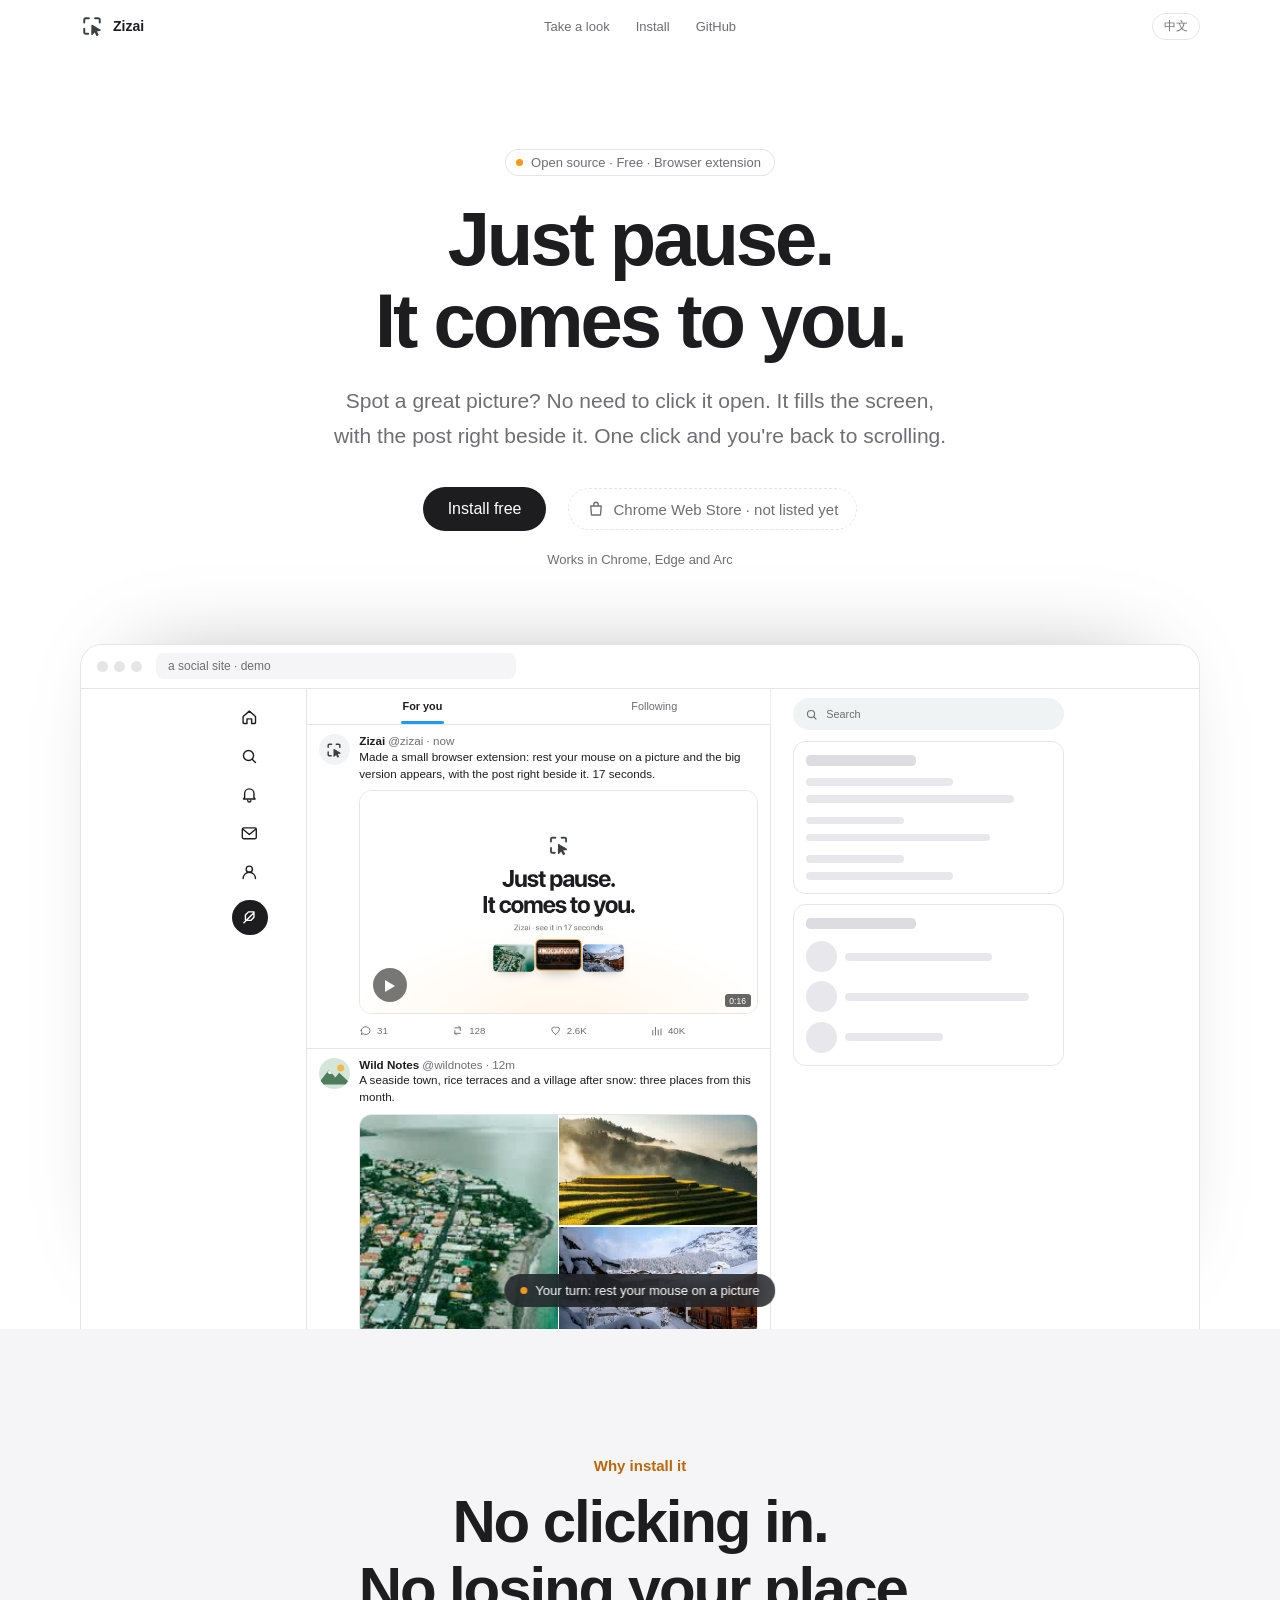
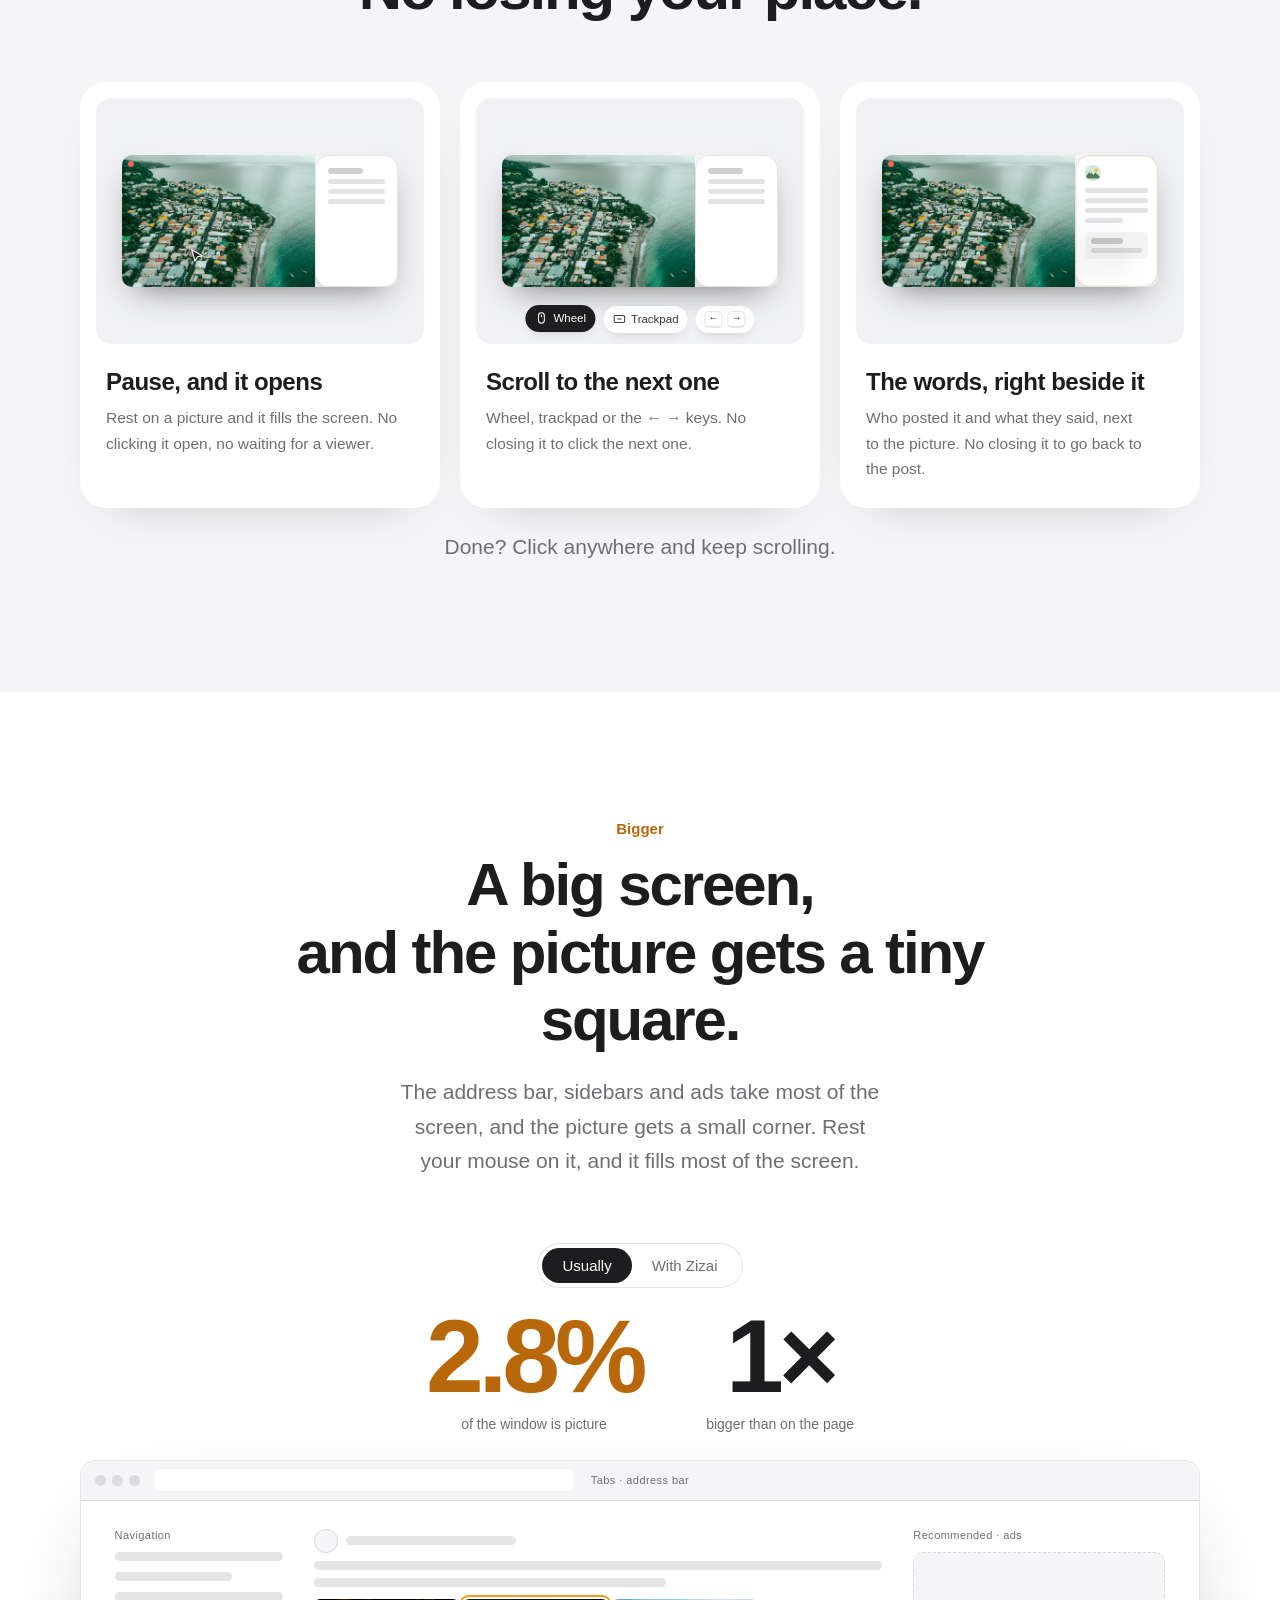
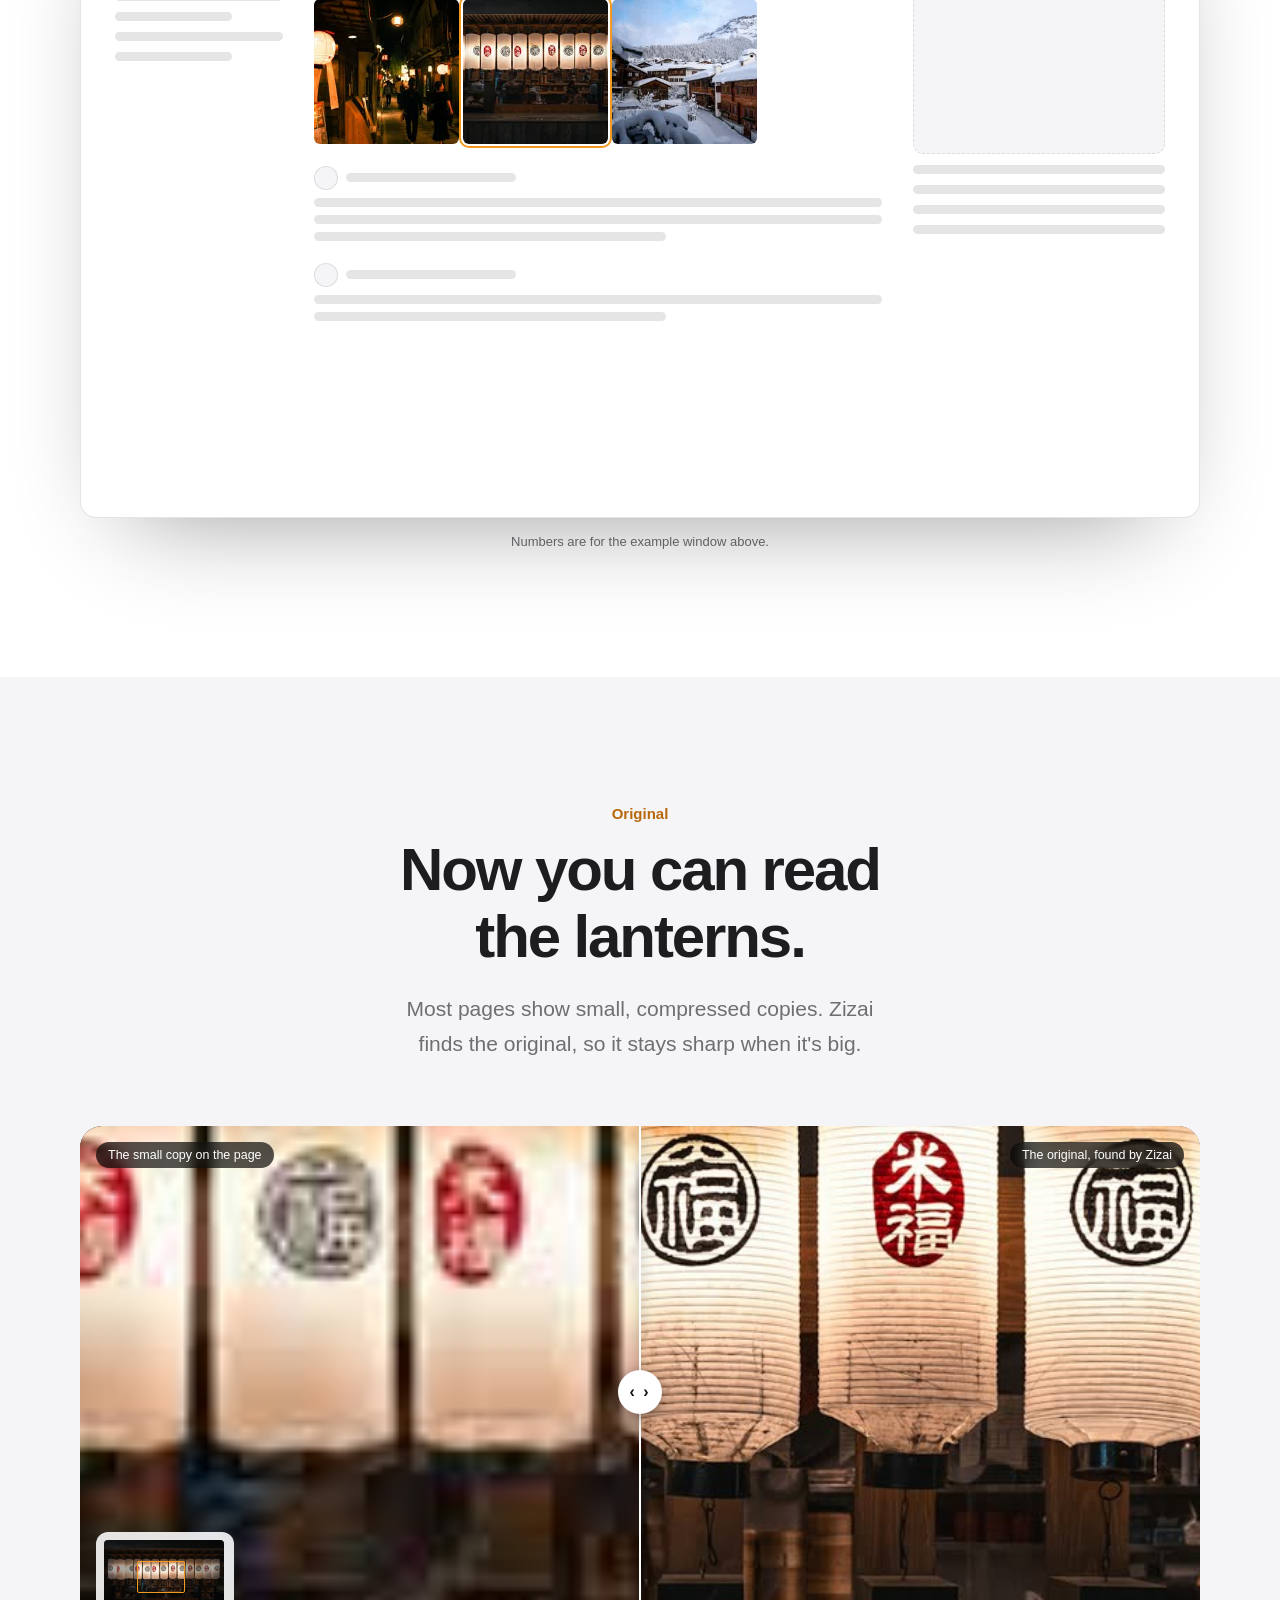
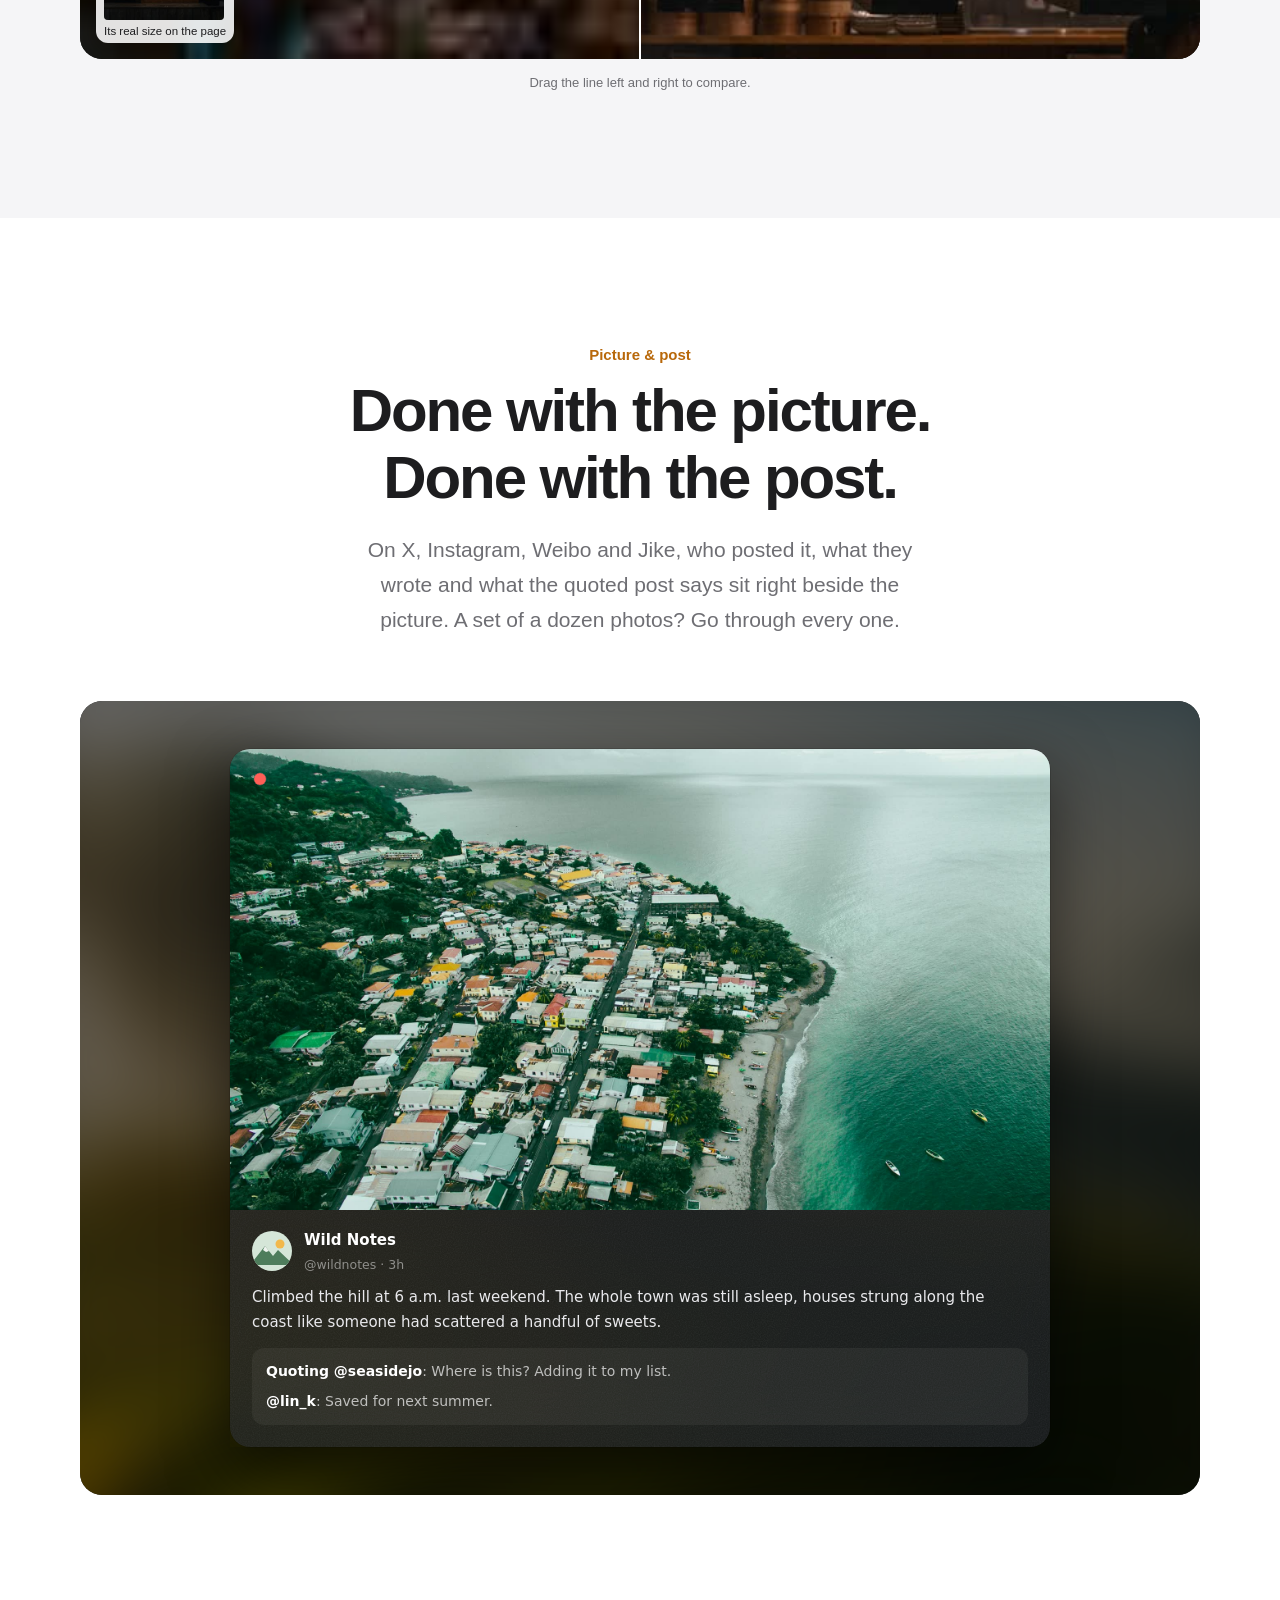
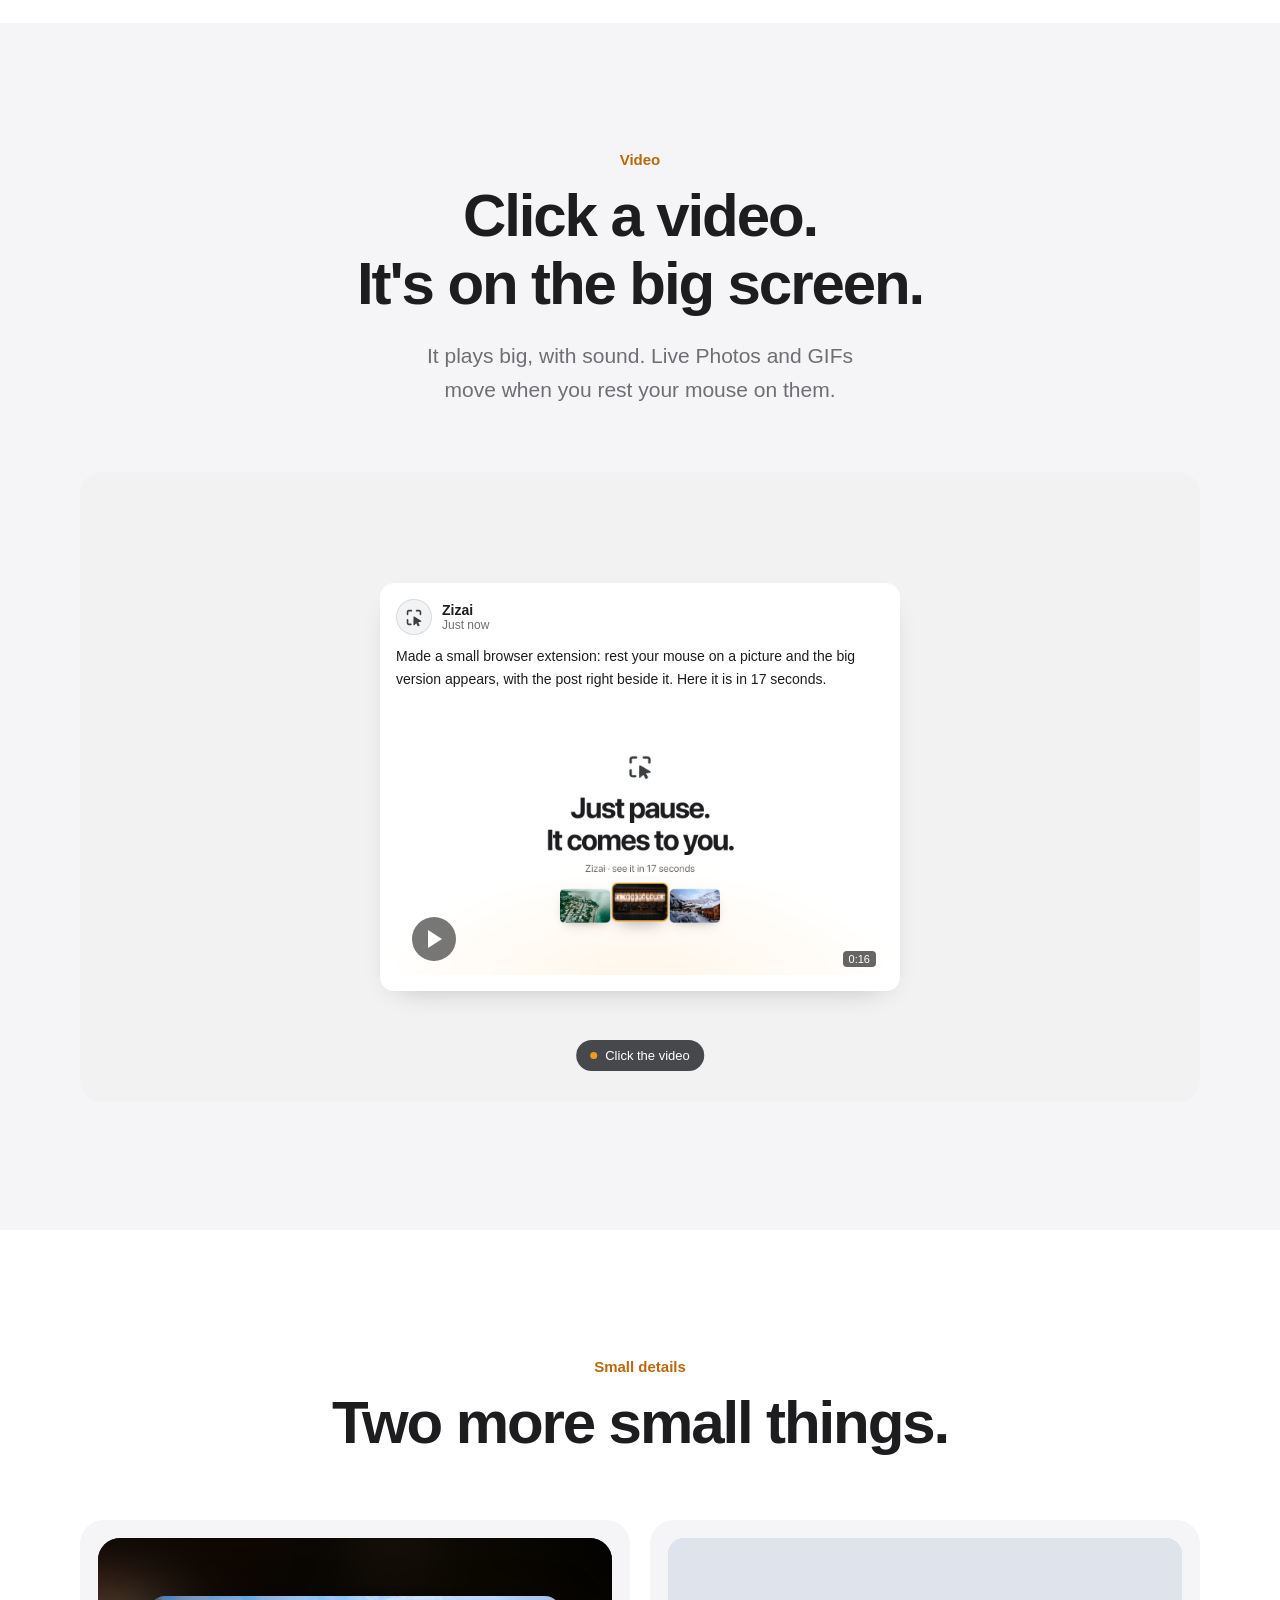
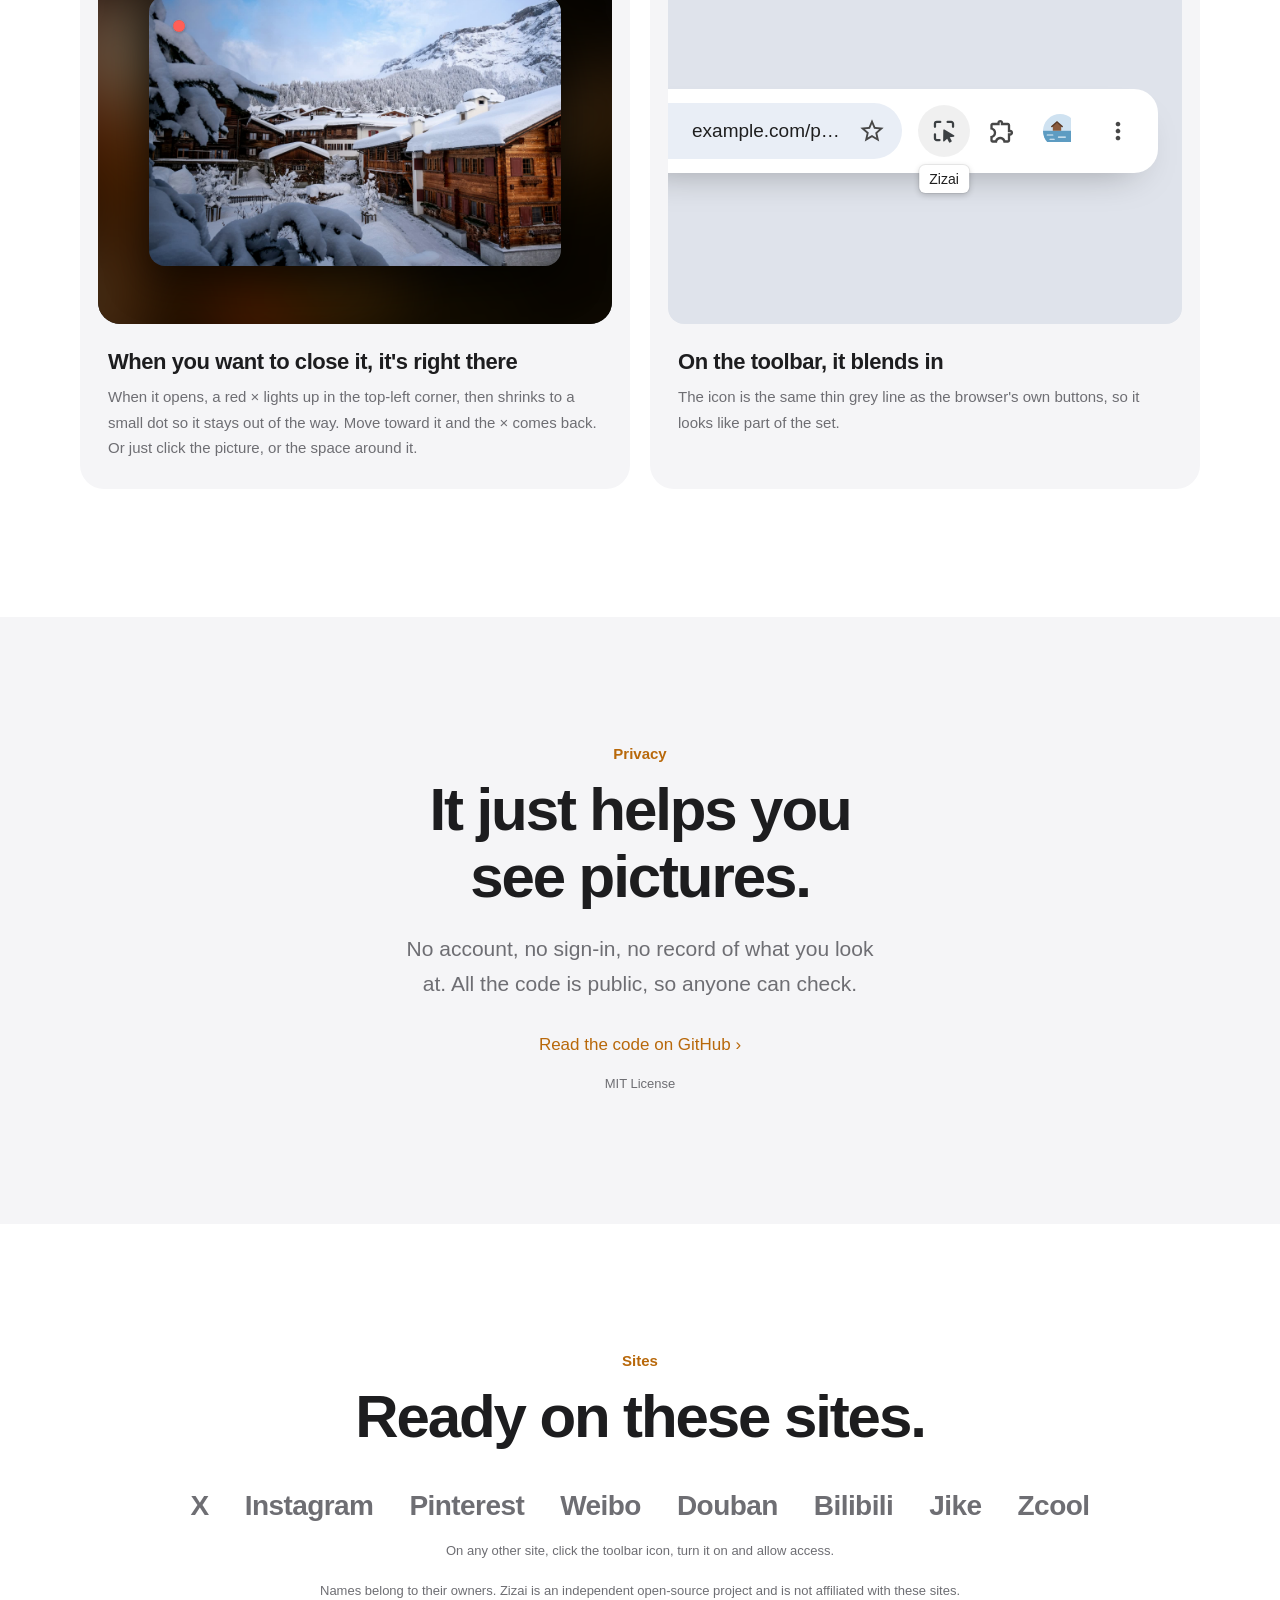
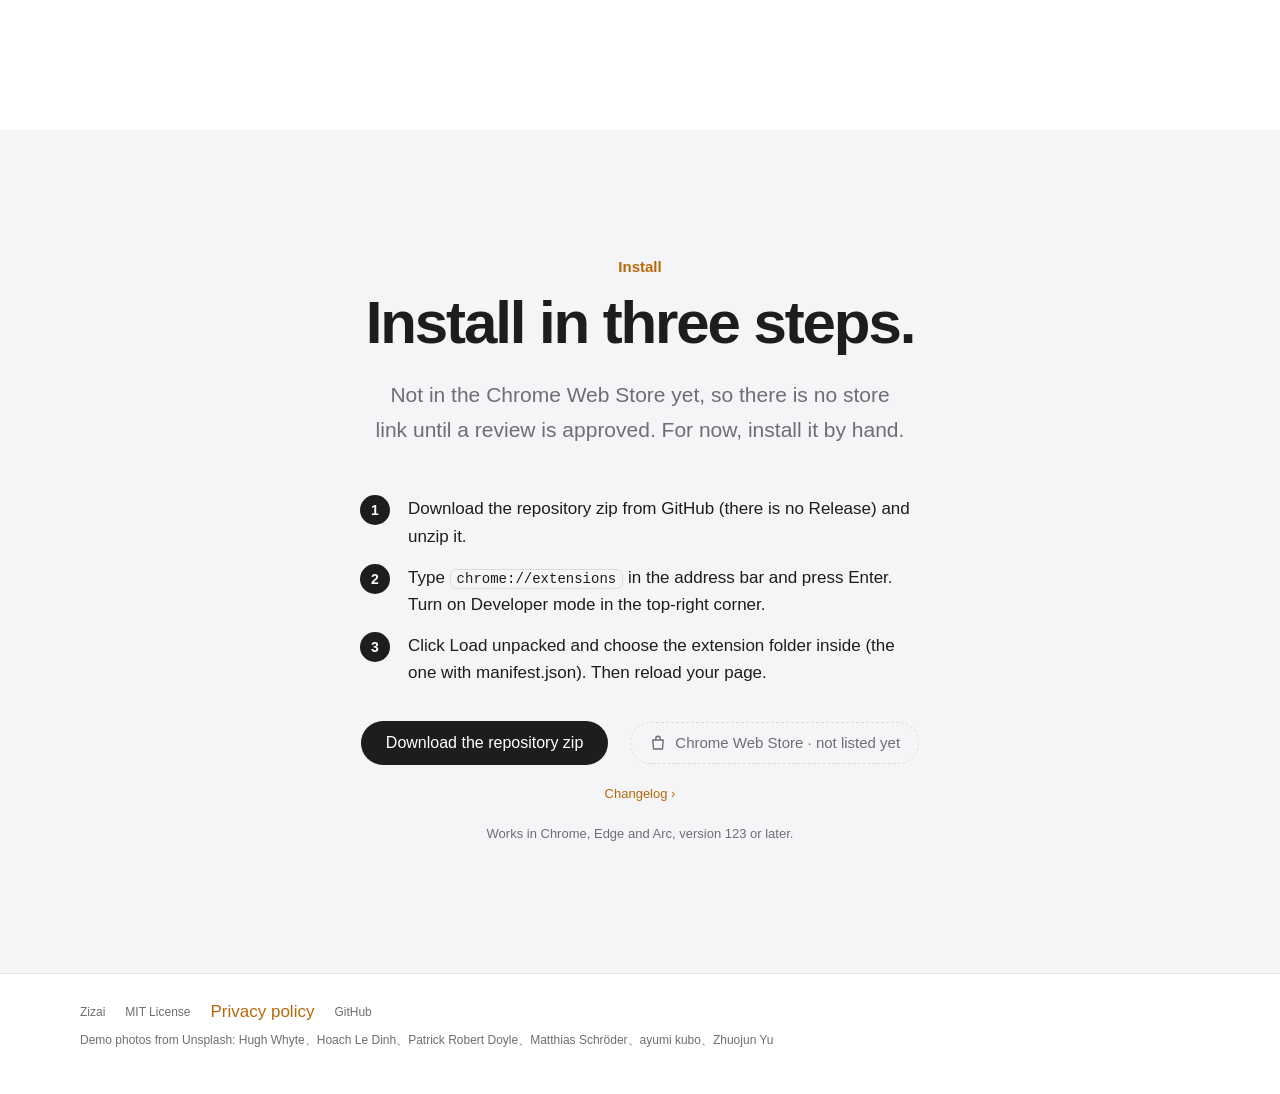
==== docs/index.html @ f808c151 "Import Zizai 1.1.0 and align the public privacy wording. Bring in the reviewed archive, point the si" ====
<!doctype html>
<html lang="zh-CN">
<head>
<meta charset="utf-8">
<meta name="viewport" content="width=device-width, initial-scale=1">
<title>自在浏览 · Zizai</title>
<meta name="description" content="开源、免费的浏览器看图插件。鼠标停在网页图片上，就能看到放大的原图，旁边还有作者和正文。">
<meta property="og:title" content="自在浏览 · Zizai">
<meta property="og:description" content="鼠标一停，精彩就来。开源、免费的浏览器看图插件。">
<meta property="og:image" content="assets/icon-128.png">
<link rel="icon" href="assets/icon-32.png" sizes="32x32">
<link rel="icon" href="assets/mark.svg" type="image/svg+xml" sizes="any">
<link rel="preload" as="image" href="assets/photos/coast.jpg">
<style>
:root {
  color-scheme: light dark;
  --bg: light-dark(#fff, #000);
  --soft: light-dark(#f5f5f7, #101012);
  --ink: light-dark(#1d1d1f, #f5f5f7);
  --muted: light-dark(#6e6e73, #a1a1a6);
  --line: light-dark(#0000001a, #ffffff1f);
  --card: light-dark(#fff, #1c1c1e);
  --amber: #f29a1f;
  --amber-ink: light-dark(#b8680a, #f7b45a);
  --primary: light-dark(#1d1d1f, #f5f5f7);
  --primary-ink: light-dark(#fff, #000);
  /* A faint grain for frosted cards, as in the extension: it keeps dark
     gradients under a blur from breaking into bands. */
  --grain: url("data:image/svg+xml;utf8,<svg xmlns='http://www.w3.org/2000/svg' width='140' height='140'><filter id='g'><feTurbulence type='fractalNoise' baseFrequency='.85' numOctaves='2' stitchTiles='stitch'/><feColorMatrix values='0 0 0 0 1 0 0 0 0 1 0 0 0 0 1 0 0 0 .07 0'/></filter><rect width='100%' height='100%' filter='url(%23g)'/></svg>");
  font-family: -apple-system, BlinkMacSystemFont, "SF Pro Display", "PingFang SC", "Hiragino Sans GB", "Segoe UI", "Microsoft YaHei", sans-serif;
}
* { box-sizing: border-box; }
html { scroll-behavior: smooth; }
body { margin: 0; background: var(--bg); color: var(--ink); -webkit-font-smoothing: antialiased; }
a { color: inherit; }
button { font: inherit; color: inherit; cursor: pointer; }
:focus-visible { outline: 3px solid var(--amber); outline-offset: 3px; border-radius: 8px; }
.wrap { width: min(1120px, calc(100% - 32px)); margin: 0 auto; }

/* Top bar */
.top { position: sticky; top: 0; z-index: 20; background: color-mix(in srgb, var(--bg) 80%, transparent); backdrop-filter: saturate(1.8) blur(20px); border-bottom: 1px solid transparent; transition: border-color .2s; }
.top.scrolled { border-color: var(--line); }
.top .wrap { position: relative; height: 52px; display: flex; align-items: center; gap: 22px; font-size: 13px; }
.brand { display: flex; align-items: center; gap: 9px; font-weight: 600; font-size: 14px; text-decoration: none; margin-right: auto; }
.brand img { display: block; width: 24px; height: 24px; }
.top nav { position: absolute; left: 50%; transform: translateX(-50%); display: flex; gap: 26px; white-space: nowrap; }
.top nav a { text-decoration: none; color: var(--muted); }
.top nav a:hover { color: var(--ink); }
.lang { white-space: nowrap; border: 1px solid var(--line); background: none; border-radius: 100px; padding: 4px 11px; font-size: 12px; color: var(--muted); }
.lang:hover { color: var(--ink); }

/* Sections: one idea each, centred, light, alternating white and grey */
.sec { padding: 128px 0; text-align: center; }
.sec.soft { background: var(--soft); }
.sec.soft .detail { background: var(--bg); }
h1, h2, h3 { margin: 0 auto; font-weight: 700; white-space: pre-line; text-wrap: balance; }
h1 { font-size: clamp(40px, 6.2vw, 76px); line-height: 1.08; letter-spacing: -.04em; }
h2 { font-size: clamp(32px, 4.8vw, 60px); line-height: 1.12; letter-spacing: -.035em; max-width: 15em; }
h3 { font-size: 22px; line-height: 1.3; letter-spacing: -.02em; }
.hang { margin-right: -.5em; }
.eyebrow { margin: 0 0 14px; font-size: 15px; font-weight: 600; color: var(--amber-ink); }
.kicker { display: inline-flex; align-items: center; gap: 8px; margin: 0 0 22px; padding: 5px 13px 5px 10px; border: 1px solid var(--line); border-radius: 100px; font-size: 13px; color: var(--muted); background: var(--bg); }
.kicker::before { content: ""; width: 7px; height: 7px; border-radius: 50%; background: var(--amber); }
.body { font-size: clamp(17px, 1.7vw, 21px); line-height: 1.65; color: var(--muted); max-width: 640px; margin: 22px auto 0; text-wrap: balance; }
.small { font-size: 13px; line-height: 1.7; color: var(--muted); margin: 18px auto 0; max-width: 640px; text-wrap: pretty; }
.visual { margin-top: 64px; text-align: left; }
.sec.hero { padding: 96px 0 0; }
.hint { text-align: center; font-size: 13px; color: var(--muted); margin: 16px 0 0; }

/* Buttons */
.cta { display: flex; flex-wrap: wrap; gap: 14px 22px; justify-content: center; align-items: center; margin-top: 34px; }
.btn { display: inline-flex; align-items: center; gap: 8px; text-decoration: none; border-radius: 100px; padding: 12px 24px; font-size: 16px; font-weight: 500; border: 1px solid var(--line); }
.btn.primary { background: var(--primary); color: var(--primary-ink); border-color: transparent; }
.link { color: var(--amber-ink); text-decoration: none; font-size: 17px; }
.link:hover { text-decoration: underline; }
/* Chrome Web Store: "not listed yet" until STORE_URL is a real listing. */
.store { display: inline-flex; align-items: center; gap: 8px; border-radius: 100px; padding: 11px 18px; font-size: 15px; border: 1px dashed var(--line); color: var(--muted); text-decoration: none; }
.store svg { width: 18px; height: 18px; fill: none; stroke: currentColor; stroke-width: 1.8; stroke-linecap: round; stroke-linejoin: round; }
a.store { border-style: solid; color: var(--ink); }
a.store:hover { background: var(--soft); }

/* ---------- Hero demo: a feed laid out like the reader's usual site ---------- */
.demo { margin-top: 72px; border: 1px solid var(--line); border-radius: 22px 22px 0 0; border-bottom: 0; background: var(--card); box-shadow: 0 -30px 90px -60px #0006; overflow: hidden; text-align: left; }
.bar { height: 44px; display: flex; align-items: center; gap: 14px; padding: 0 16px; border-bottom: 1px solid var(--line); font-size: 12px; color: var(--muted); background: var(--card); }
.dots { display: flex; gap: 6px; }
.dots i { width: 11px; height: 11px; border-radius: 50%; background: var(--line); }
.address { flex: 1; max-width: 360px; height: 26px; border-radius: 8px; background: var(--soft); display: flex; align-items: center; padding: 0 12px; }
.howto { margin-left: auto; display: flex; gap: 14px; align-items: center; white-space: nowrap; }
.howto button { border: 1px solid var(--line); background: var(--soft); border-radius: 100px; padding: 3px 10px; font-size: 11.5px; }
kbd { font: 600 11px/1 ui-monospace, SFMono-Regular, Menlo, monospace; border: 1px solid var(--line); border-bottom-width: 2px; border-radius: 5px; padding: 3px 6px; background: var(--card); color: var(--ink); }
.page { position: relative; height: 640px; overflow: hidden; font-size: 14px; }
/* The feed is laid out at a real desktop width (1440px) and zoomed down
   to fit, so it reads like an actual page rather than a blown-up one. */
.cols { position: absolute; inset: 0; display: grid; justify-content: center; overflow: hidden; zoom: var(--z, 1); }
.ph { display: block; height: 10px; border-radius: 6px; background: light-dark(#e8e8ec, #2a2a2e); }
.ph.h { height: 14px; width: 45%; margin-bottom: 4px; background: light-dark(#dcdce1, #333337); }
.ph.w60 { width: 60%; } .ph.w75 { width: 75%; } .ph.w40 { width: 40%; } .ph.w85 { width: 85%; }
.phbox { display: grid; gap: 12px; }
.ava { flex: none; display: block; border-radius: 50%; overflow: hidden; }
.ava svg { display: block; width: 100%; height: 100%; }
.ownmark { display: grid; place-items: center; width: 100%; height: 100%; background: light-dark(#f1f3f4, #2a2b2e); }
.ownmark img { width: 58%; height: 58%; }
.thumb { position: relative; border: 0; padding: 0; overflow: hidden; display: block; background: var(--soft); cursor: zoom-in; }
.thumb img { width: 100%; height: 100%; object-fit: cover; display: block; }
.thumb.cover::before { content: ""; position: absolute; left: 50%; top: 50%; width: 52px; height: 52px; margin: -26px 0 0 -26px; border-radius: 50%; background: #0008; backdrop-filter: blur(6px); box-shadow: 0 0 0 2px #fff6; }
.thumb.cover::after { content: ""; position: absolute; left: 50%; top: 50%; margin: -9px 0 0 -5px; border-style: solid; border-width: 9px 0 9px 15px; border-color: transparent transparent transparent #fff; }
.thumb.film::before { left: 16px; top: auto; bottom: 14px; margin: 0; width: 44px; height: 44px; }
.thumb.film::after { left: 32px; top: auto; bottom: 27px; margin: 0; border-width: 9px 0 9px 14px; }
.thumb .dur { position: absolute; right: 8px; bottom: 8px; font-size: 11px; color: #fff; background: #0009; border-radius: 4px; padding: 2px 6px; font-variant-numeric: tabular-nums; }
.acts { display: flex; color: var(--muted); font-size: 12.5px; }
.acts span { display: inline-flex; align-items: center; gap: 6px; }
.acts svg { width: 17px; height: 17px; fill: none; stroke: currentColor; stroke-width: 1.7; stroke-linecap: round; stroke-linejoin: round; }

/* Weibo-like (Chinese): grey page, white cards, three columns */
.page.wb { background: light-dark(#f2f2f2, #121214); }
.wb .top-band { position: absolute; top: 0; left: 0; right: 0; height: 52px; z-index: 1; background: var(--card); border-bottom: 1px solid var(--line); display: flex; align-items: center; justify-content: center; gap: 18px; }
.wb .search { width: 300px; height: 32px; border-radius: 100px; background: light-dark(#f2f2f2, #26262a); display: flex; align-items: center; padding: 0 14px; color: var(--muted); font-size: 13px; gap: 8px; }
.wb .search svg, .wb .band-icons svg { width: 16px; height: 16px; fill: none; stroke: currentColor; stroke-width: 1.8; stroke-linecap: round; }
.wb .band-icons { display: flex; gap: 22px; color: var(--muted); }
.wb .band-icons svg { width: 20px; height: 20px; }
.wb .cols { top: 52px; grid-template-columns: 180px 600px 280px; gap: 16px; padding: 16px; align-content: start; }
.wb .card { background: var(--card); border-radius: 10px; }
.wb .nav-list { padding: 8px; align-self: start; position: sticky; top: 0; }
.wb .nav-list a { display: flex; align-items: center; gap: 10px; padding: 9px 10px; border-radius: 8px; text-decoration: none; color: var(--ink); font-size: 14px; }
.wb .nav-list a.on { background: light-dark(#fff3e6, #2c2218); color: #e8710a; font-weight: 600; }
.wb .nav-list svg { width: 18px; height: 18px; fill: none; stroke: currentColor; stroke-width: 1.8; stroke-linecap: round; stroke-linejoin: round; }
.wb .feed { display: grid; gap: 10px; align-content: start; }
.wb .post { padding: 16px 18px 0; }
.wb .who { display: flex; gap: 12px; align-items: center; }
.wb .who .ava { width: 44px; height: 44px; }
.wb .who b { font-size: 14.5px; font-weight: 600; }
.wb .who small { display: block; color: var(--muted); font-size: 12px; margin-top: 3px; }
.wb .text { margin: 10px 0 10px 56px; line-height: 1.7; font-size: 14.5px; }
.wb .grid { margin-left: 56px; display: grid; grid-template-columns: repeat(3, 1fr); gap: 4px; max-width: 360px; }
.wb .grid .thumb { aspect-ratio: 1; border-radius: 4px; }
.wb .grid .thumb.cover { grid-column: 1 / -1; aspect-ratio: 16 / 9; border-radius: 6px; max-width: 480px; }
.wb .grid:has(.cover) { max-width: 480px; }
.wb .acts { margin: 12px -18px 0; border-top: 1px solid var(--line); }
.wb .acts span { flex: 1; justify-content: center; padding: 10px 0; }
.wb .side { padding: 16px; }
.wb .side-col { align-self: start; position: sticky; top: 0; gap: 12px; }
.wb .side h4 { margin: 0 0 10px; font-size: 14px; }
.wb .side ol { margin: 0; padding: 0; list-style: none; display: grid; gap: 11px; font-size: 13px; counter-reset: h; }
.wb .side li { display: flex; gap: 10px; counter-increment: h; }
.wb .side li::before { content: counter(h); width: 16px; color: #e8710a; font-weight: 700; text-align: center; }
.wb .side li:nth-child(n+4)::before { color: var(--muted); }
.wb .side li span { color: var(--muted); margin-left: auto; font-size: 12px; }

/* X-like (English): white page, icon rail, one bordered timeline column */
.page.xx { background: var(--bg); }
.xx .cols { grid-template-columns: 88px 600px 350px; gap: 0 28px; }
.xx .rail { display: grid; gap: 4px; align-content: start; justify-items: center; padding: 14px 0; position: sticky; top: 0; }
.xx .rail span { width: 46px; height: 46px; border-radius: 50%; display: grid; place-items: center; color: var(--ink); }
.xx .rail svg { width: 24px; height: 24px; fill: none; stroke: currentColor; stroke-width: 1.8; stroke-linecap: round; stroke-linejoin: round; }
.xx .rail .post-btn { width: 46px; height: 46px; border-radius: 50%; background: var(--primary); color: var(--primary-ink); margin-top: 8px; }
.xx .timeline { border-left: 1px solid var(--line); border-right: 1px solid var(--line); min-height: 100%; }
.xx .tabs { display: flex; border-bottom: 1px solid var(--line); position: sticky; top: 0; z-index: 1; background: color-mix(in srgb, var(--bg) 85%, transparent); backdrop-filter: blur(12px); }
.xx .tabs span { flex: 1; text-align: center; padding: 15px 0; color: var(--muted); font-weight: 500; }
.xx .tabs span.on { color: var(--ink); font-weight: 700; position: relative; }
.xx .tabs span.on::after { content: ""; position: absolute; left: 50%; bottom: 0; width: 56px; margin-left: -28px; height: 4px; border-radius: 4px; background: #1d9bf0; }
.xx .post { display: grid; grid-template-columns: 40px 1fr; gap: 12px; padding: 12px 16px; border-bottom: 1px solid var(--line); }
.xx .post .ava { width: 40px; height: 40px; }
.xx .line { font-size: 15px; display: flex; gap: 4px; white-space: nowrap; overflow: hidden; }
.xx .line b { font-weight: 700; }
.xx .line span { color: var(--muted); }
.xx .text { margin: 2px 0 10px; font-size: 15px; line-height: 1.45; }
.xx .grid { display: grid; gap: 2px; border-radius: 16px; overflow: hidden; border: 1px solid var(--line); aspect-ratio: 16 / 9; }
.xx .side .card2 { border: 1px solid var(--line); border-radius: 16px; padding: 16px; }
.xx .grid.n2 { grid-template-columns: 1fr 1fr; }
.xx .grid.n3 { grid-template-columns: 1fr 1fr; grid-template-rows: 1fr 1fr; }
.xx .grid.n3 .thumb:first-child { grid-row: 1 / 3; }
.xx .grid .thumb { width: 100%; height: 100%; }
.xx .grid.n1 { display: block; }
.xx .grid.n1 .thumb { height: 100%; }
.xx .acts { justify-content: space-between; max-width: 420px; margin: 12px 0 2px; }
.xx .side { display: grid; gap: 14px; align-content: start; padding: 12px 0; position: sticky; top: 0; }
.xx .xsearch { height: 42px; border-radius: 100px; background: light-dark(#eff3f4, #202327); display: flex; align-items: center; padding: 0 16px; gap: 10px; color: var(--muted); }
.xx .xsearch svg { width: 17px; height: 17px; fill: none; stroke: currentColor; stroke-width: 2; stroke-linecap: round; }
.xx .trend { border: 1px solid var(--line); border-radius: 16px; padding: 12px 16px; }
.xx .trend h4 { margin: 0 0 10px; font-size: 19px; font-weight: 800; }
.xx .trend p { margin: 0 0 12px; font-size: 13px; color: var(--muted); }
.xx .trend p b { display: block; color: var(--ink); font-size: 15px; margin: 2px 0; }

/* The tip, floating over the feed until the first picture opens */
.tip { position: absolute; left: 50%; bottom: 22px; transform: translateX(-50%); z-index: 2; margin: 0; padding: 9px 16px; border-radius: 100px; background: rgba(28,30,36,.8); backdrop-filter: blur(12px); color: #fff; font-size: 13px; display: flex; gap: 8px; align-items: center; transition: opacity .3s; pointer-events: none; white-space: nowrap; }
.tip::before { content: ""; width: 7px; height: 7px; border-radius: 50%; background: var(--amber); animation: pulse 1.6s infinite; }
@keyframes pulse { 50% { opacity: .25; } }

/* ---------- The viewer, matched to the extension ---------- */
.zz { font: 14px/1.45 system-ui, -apple-system, "PingFang SC", sans-serif; color: #fff; }
.zpic { position: relative; display: grid; place-items: center; overflow: hidden; background: #1b1d22; }
.zpic > .backdrop { position: absolute; inset: -48px; width: calc(100% + 96px); height: calc(100% + 96px); object-fit: cover; filter: blur(40px) brightness(.5) saturate(1.15); pointer-events: none; }
.zpic > .main { position: relative; display: block; max-width: 100%; max-height: 100%; }
.zicon { display: grid; width: 16px; height: 16px; }
.zicon svg, .vmute svg { width: 100%; height: 100%; fill: none; stroke: currentColor; stroke-width: 1.8; stroke-linecap: round; stroke-linejoin: round; }
.zicon .cone, .vmute .cone { fill: currentColor; }
.cross { display: none; } .muted .cross { display: inline; } .muted .wave { display: none; }
.vstate { position: absolute; left: 50%; top: 50%; z-index: 1; width: 64px; height: 64px; margin: -32px 0 0 -32px; border-radius: 50%; background: #000000a0; display: grid; place-items: center; pointer-events: none; opacity: 0; transform: scale(.85); transition: opacity .2s, transform .2s; }
.vstate.on { opacity: 1; transform: none; }
.vstate::before { content: ""; border-style: solid; border-width: 13px 0 13px 22px; border-color: transparent transparent transparent #fff; margin-left: 5px; }
.zcap { display: flex; flex-direction: column; overflow: hidden; border-radius: 0 14px 14px 0; background: var(--grain), rgba(30,32,38,.66); backdrop-filter: blur(36px) saturate(1.2); -webkit-backdrop-filter: blur(36px) saturate(1.2); box-shadow: 0 0 0 .5px #00000040; }
.zcap .head { display: flex; gap: 12px; align-items: center; padding: 22px 22px 14px; }
.zcap .ava { width: 38px; height: 38px; }
.zcap .name { font-weight: 650; font-size: 15px; color: #fff; }
.zcap .meta { margin: 0; font-size: 12.5px; line-height: 1.3; color: #ffffff7a; }
.zcap .post-body { margin: 0; padding: 0 22px 20px; font-size: 15px; line-height: 1.72; color: #e9e9ec; user-select: text; }
.full { position: absolute; inset: 0; z-index: 4; background: rgba(10,12,16,.7); backdrop-filter: blur(20px) saturate(1.3); -webkit-backdrop-filter: blur(20px) saturate(1.3); display: none; }
.full.on { display: block; animation: fade .18s; }
@keyframes fade { from { opacity: 0; } }
.zpanel { position: absolute; display: flex; box-shadow: 0 12px 40px #0009; border-radius: 12px; }
.full .zpic { border-radius: 12px 0 0 12px; cursor: zoom-out; }
.full .zpic.video { cursor: pointer; }
.full .zcap { width: 270px; }
.zpager { position: absolute; left: 50%; bottom: 12px; transform: translateX(-50%); display: flex; gap: 6px; padding: 6px; border-radius: 12px; background: rgba(18,20,24,.62); backdrop-filter: blur(12px); border: 1px solid #ffffff14; transition: opacity .3s; z-index: 2; }
.zpager button { position: relative; width: 46px; height: 46px; padding: 0; border: 0; border-radius: 8px; overflow: hidden; opacity: .55; background: none; outline: 2px solid transparent; outline-offset: -2px; }
.zpager button[aria-current=true] { opacity: 1; outline-color: #fff; }
.zpager img { width: 100%; height: 100%; object-fit: cover; display: block; }
.vbar { position: absolute; left: 14px; right: 14px; bottom: 8px; z-index: 2; display: flex; align-items: center; gap: 10px; padding: 8px 0; transition: opacity .3s; }
.vplay, .vmute { flex: none; width: 28px; height: 28px; border: 0; padding: 4px; background: none; color: #fff; display: grid; place-items: center; filter: drop-shadow(0 1px 2px #0009); }
.vplay::before { content: ""; border-style: solid; border-width: 7px 0 7px 12px; border-color: transparent transparent transparent #fff; margin-left: 3px; }
.vplay.playing::before { width: 4px; height: 14px; border: 0; margin: 0 6px 0 0; background: #fff; box-shadow: 7px 0 0 #fff; }
.vtrack { flex: 1; height: 4px; border-radius: 4px; background: #ffffff45; overflow: hidden; cursor: pointer; }
.vbar:hover .vtrack { height: 6px; }
.vfill { height: 100%; width: 0; background: #fff; }
.vtime { flex: none; font-size: 12px; font-variant-numeric: tabular-nums; text-shadow: 0 1px 3px #000a; }
.full.idle .zpager { opacity: 0; }
.hmute { width: auto !important; gap: 6px; display: inline-flex !important; align-items: center; padding: 4px 8px !important; border-radius: 100px !important; font-size: 12.5px; white-space: nowrap; }
.hmute svg { width: 18px; height: 18px; flex: none; }
.hmute.muted { background: #ffffff26 !important; }
.hbar { left: 12px; right: 12px; bottom: 12px; padding: 6px 10px 6px 6px; border-radius: 14px; background: rgba(28,30,36,.58); backdrop-filter: blur(14px); }
.zhelp { position: absolute; top: 16px; right: 16px; display: grid; grid-template-columns: auto 1fr; gap: 8px 14px; align-items: center; padding: 14px 16px; border-radius: 12px; background: #191c23; border: 1px solid #ffffff1a; font-size: 12.5px; z-index: 3; }
.zhelp[hidden] { display: none; }
.zhelp kbd { justify-self: end; background: #ffffff14; color: #fff; border-color: #ffffff26; }

/* The red close dot, exactly as in the extension */
.cdot { position: absolute; left: 12px; top: 12px; z-index: 3; width: 36px; height: 36px; padding: 0; border: 0; background: none; display: grid; place-items: center; }
.cdot .dot { width: 36px; height: 36px; border-radius: 50%; display: grid; place-items: center; background: #ff5f57; color: #fff; box-shadow: inset 0 0 0 .5px #0000002e, 0 0 0 1.5px #ffffff38, 0 3px 10px #00000059; transform: scale(.3333); transition: transform .38s cubic-bezier(.32,.72,0,1); }
.cdot svg { width: 18px; height: 18px; fill: none; stroke: currentColor; stroke-width: 1.9; stroke-linecap: round; opacity: 0; transition: opacity .18s; }
.cdot:is(:hover, :focus-visible) .dot, .cdot.peek .dot { transform: none; }
.cdot:is(:hover, :focus-visible) svg, .cdot.peek svg { opacity: 1; transition-delay: .06s; }
.cdot:active .dot { transform: scale(.92); }
.cdot:focus-visible { outline: none; }

/* ---------- Why install: three tiles, one idea each ---------- */
.tiles { display: grid; grid-template-columns: repeat(3, minmax(0, 1fr)); gap: 20px; margin: 60px auto 16px; text-align: left; }
.tile { margin: 0; background: var(--bg); border-radius: 26px; padding: 16px 16px 26px; box-shadow: 0 20px 50px -36px #0005; }
.tile figcaption { padding: 0 10px; }
.tile h3 { margin: 22px 0 8px; text-align: left; font-size: 24px; white-space: normal; }
.tile p { margin: 0; color: var(--muted); font-size: 15.5px; line-height: 1.65; text-wrap: pretty; }
.tstage { position: relative; aspect-ratio: 4 / 3; border-radius: 16px; overflow: hidden; background: light-dark(#eef0f3, #18181b); display: grid; place-items: center; }
.mpost { width: 72%; padding: 12px; border-radius: 12px; background: var(--card); box-shadow: 0 10px 24px -16px #0005; display: grid; gap: 7px; }
.mwho { display: flex; gap: 8px; align-items: center; }
.mava, .tava { width: 20px; height: 20px; border-radius: 50%; overflow: hidden; flex: none; display: block; }
.mava svg, .tava svg { width: 100%; height: 100%; display: block; }
.mthumbs { display: grid; grid-template-columns: repeat(3, 1fr); gap: 4px; margin-top: 2px; }
.mthumbs img { width: 100%; aspect-ratio: 1; object-fit: cover; border-radius: 5px; display: block; }
/* The viewer inside a tile: the page blurred behind, picture and post */
.tview { position: absolute; inset: 0; display: grid; place-items: center; background: rgba(242,242,245,.66); backdrop-filter: blur(8px); -webkit-backdrop-filter: blur(8px); opacity: 0; pointer-events: none; }
.tview.on { opacity: 1; }
.tpanel { position: relative; display: flex; width: 84%; border-radius: 10px; overflow: hidden; box-shadow: 0 14px 30px -12px #0007; }
.tpanel > img, .tslides { position: relative; width: 70%; aspect-ratio: 16 / 11; overflow: hidden; display: block; flex: none; }
.tpanel > img { object-fit: cover; }
.tslides img { position: absolute; inset: 0; width: 100%; height: 100%; object-fit: cover; }
/* The picture alone sets the panel's height; the card never pushes it. */
.tcard { flex: 1; display: grid; align-content: start; gap: 5px; padding: 10px 8px; background: rgba(255,255,255,.8); contain: size; overflow: hidden; }
.tcard i { display: block; height: 5px; border-radius: 3px; background: #0000001c; }
.tcard i:first-child { width: 62%; height: 6px; background: #00000030; }
.tcard.rich { gap: 5px; padding: 9px 9px; }
.tcard.rich .tava { width: 16px; height: 16px; margin-bottom: 2px; }
.tcard .short { width: 60%; }
.tquote { display: grid; gap: 4px; margin-top: 4px; padding: 6px; border-radius: 5px; background: #0000000a; }
.tdot { position: absolute; left: 6px; top: 6px; width: 6px; height: 6px; border-radius: 50%; background: #ff5f57; }
.tcount { position: absolute; left: 35%; bottom: 6px; transform: translateX(-50%); padding: 2px 7px; border-radius: 100px; background: #000a; color: #fff; font-size: 10px; font-variant-numeric: tabular-nums; }
/* Extras sit on their own layer so the panel stays put in every tile. */
.tkeys { position: absolute; left: 50%; bottom: 4.5%; transform: translateX(-50%); display: flex; gap: 8px; justify-content: center; white-space: nowrap; }
.tk { display: inline-flex; align-items: center; gap: 5px; padding: 5px 9px; border-radius: 100px; background: #ffffffd9; color: #3a3a3c; font-size: 11.5px; box-shadow: 0 4px 12px -6px #0004; transition: background .2s, color .2s, transform .2s; }
.tk b { font-weight: 500; }
.tk svg { width: 14px; height: 14px; fill: none; stroke: currentColor; stroke-width: 1.8; stroke-linecap: round; }
.tk kbd { font-size: 10px; padding: 2px 5px; background: #fff; color: #1d1d1f; }
.tk.on { background: #1d1d1f; color: #fff; transform: translateY(-1px); }
.tk.on kbd { background: #3a3a3c; color: #fff; border-color: #ffffff30; }
.tcard.glow { box-shadow: inset 0 0 0 2px #f29a1f; }
.mring { position: absolute; border-radius: 6px; box-shadow: 0 0 0 2.5px var(--amber); opacity: 0; pointer-events: none; }
.mcur { position: absolute; z-index: 3; width: 18px; height: 18px; left: 0; top: 0; pointer-events: none; }
.mtap { position: absolute; z-index: 2; width: 24px; height: 24px; margin: -12px 0 0 -12px; border-radius: 50%; border: 2px solid #f29a1f; opacity: 0; pointer-events: none; }

/* ---------- Screen share ---------- */
.area-top { display: flex; flex-direction: column; align-items: center; gap: 16px; margin-bottom: 28px; }
.seg { display: inline-flex; padding: 4px; border-radius: 100px; background: var(--bg); border: 1px solid var(--line); }
.seg button { border: 0; background: none; border-radius: 100px; padding: 9px 20px; font-size: 15px; color: var(--muted); }
.seg button[aria-pressed=true] { background: var(--primary); color: var(--primary-ink); }
.meters { display: flex; align-items: flex-end; justify-content: center; gap: clamp(20px, 5vw, 64px); flex-wrap: wrap; }
.meter { text-align: center; }
.meter b { display: block; font-size: clamp(56px, 8.5vw, 104px); font-weight: 700; letter-spacing: -.05em; line-height: 1; color: var(--amber-ink); font-variant-numeric: tabular-nums; }
.meter span { display: block; margin-top: 8px; font-size: 14px; color: var(--muted); }
.meter.times b { color: var(--ink); }
.browser { position: relative; border: 1px solid var(--line); border-radius: 16px; overflow: hidden; background: var(--card); aspect-ratio: 16 / 9.4; box-shadow: 0 40px 100px -50px #0007; }
.bchrome { position: relative; height: 40px; display: flex; align-items: center; gap: 14px; padding: 0 14px; background: var(--soft); border-bottom: 1px solid var(--line); }
.baddr { flex: 1; max-width: 420px; height: 22px; border-radius: 7px; background: var(--card); }
.btag { font-size: 11px; color: var(--muted); letter-spacing: .04em; }
.bchrome .btag { position: absolute; left: 50%; transform: translateX(-50%); }
.bbody { position: absolute; inset: 41px 0 0; display: grid; grid-template-columns: 16% 1fr 24%; gap: 3%; padding: 2.4% 3% 0; }
.bnav, .bside { display: grid; gap: 11px; align-content: start; }
.bnav i, .bside i, .bpost i { display: block; height: 9px; border-radius: 5px; background: var(--line); }
.bnav i:nth-child(odd) { width: 70%; }
.bad { aspect-ratio: 1.25; border-radius: 10px; background: var(--soft); border: 1px dashed var(--line); }
.bfeed { display: grid; gap: 22px; align-content: start; overflow: hidden; }
.bpost { display: grid; gap: 8px; }
.bwho { display: flex; gap: 8px; align-items: center; }
.bwho::before { content: ""; width: 22px; height: 22px; border-radius: 50%; background: var(--soft); border: 1px solid var(--line); flex: none; }
.bwho i { width: 30%; }
.bpost i.short { width: 62%; }
.bthumbs { display: grid; grid-template-columns: repeat(3, 1fr); gap: 4px; margin-top: 4px; width: 78%; }
.bthumbs img { width: 100%; aspect-ratio: 1; object-fit: cover; border-radius: 6px; display: block; }
.bthumbs img.target { outline: 2px solid var(--amber); outline-offset: 2px; cursor: zoom-in; }
.bzz { position: absolute; inset: 41px 0 0; background: rgba(10,12,16,.7); backdrop-filter: blur(16px) saturate(1.3); -webkit-backdrop-filter: blur(16px) saturate(1.3); opacity: 0; pointer-events: none; transition: opacity .25s; cursor: zoom-out; }
.browser.zz-on .bzz { opacity: 1; pointer-events: auto; }
.bpanel { position: absolute; display: flex; border-radius: 12px; overflow: hidden; box-shadow: 0 12px 40px #0009; transform: scale(.96); transition: transform .25s; }
.browser.zz-on .bpanel { transform: none; }
.bpanel img { display: block; object-fit: cover; }
.bcard { background: var(--grain), rgba(30,32,38,.66); backdrop-filter: blur(30px) saturate(1.2); -webkit-backdrop-filter: blur(30px) saturate(1.2); padding: 16px; display: grid; gap: 9px; align-content: start; }
.bcard[hidden] { display: none; }
.bcard i { display: block; height: 8px; border-radius: 4px; background: #ffffff1c; }
.bcard i:first-child { width: 46%; height: 10px; background: #ffffff38; margin-bottom: 4px; }
.bcard i:nth-child(4) { width: 70%; }

/* ---------- Original: before / after, plus the thumbnail's real size ---------- */
.compare { position: relative; border-radius: 22px; overflow: hidden; aspect-ratio: 2.1; background: #111; touch-action: pan-y; user-select: none; }
.compare .layer { position: absolute; inset: 0; background-size: 250% auto; background-position: 46% 44%; background-repeat: no-repeat; }
.compare .small-l { background-image: url("assets/photos/lanterns-s.jpg"); }
.compare .large { background-image: url("assets/photos/lanterns.jpg"); clip-path: inset(0 0 0 var(--cut, 50%)); }
.compare .handle { position: absolute; top: 0; bottom: 0; left: var(--cut, 50%); width: 2px; margin-left: -1px; background: #fff; box-shadow: 0 0 12px #0008; pointer-events: none; }
.compare .handle::after { content: "‹ ›"; position: absolute; top: 50%; left: 50%; width: 44px; height: 44px; margin: -22px 0 0 -22px; border-radius: 50%; background: #fff; color: #111; display: grid; place-items: center; font-size: 16px; font-weight: 700; letter-spacing: 2px; box-shadow: 0 4px 16px #0006; }
.compare .tag { position: absolute; top: 16px; max-width: calc(50% - 24px); overflow: hidden; text-overflow: ellipsis; white-space: nowrap; padding: 6px 12px; border-radius: 100px; background: #000a; color: #fff; font-size: 12.5px; backdrop-filter: blur(8px); pointer-events: none; }
.compare .tag.l { left: 16px; } .compare .tag.r { right: 16px; }
.compare input { position: absolute; inset: 0; width: 100%; height: 100%; margin: 0; opacity: 0; cursor: ew-resize; }
/* The thumbnail at the size the page shows it, with the enlarged part marked. */
.actual { position: absolute; left: 16px; bottom: 16px; margin: 0; padding: 8px 8px 6px; border-radius: 12px; background: rgba(255,255,255,.88); backdrop-filter: blur(10px); box-shadow: 0 8px 24px #0006; pointer-events: none; }
.actual-img { position: relative; display: block; width: 120px; height: 80px; border-radius: 4px; overflow: hidden; }
.actual-img img { width: 100%; height: 100%; object-fit: cover; display: block; }
/* 250% zoom at 46% / 44%: the visible part is 40% of the picture's width. */
.actual .mark { position: absolute; left: 27.6%; top: 26.4%; width: 40%; height: 40%; border: 1.5px solid #f29a1f; border-radius: 2px; box-shadow: 0 0 0 999px #0005; }
.actual figcaption { margin-top: 5px; font-size: 11.5px; color: #1d1d1f; text-align: center; }
.pair { display: grid; grid-template-columns: auto auto 1fr; gap: clamp(16px, 3vw, 36px); align-items: center; }
.pair figure { margin: 0; }
.pair figcaption { margin-top: 12px; font-size: 13px; color: var(--muted); line-height: 1.5; }
.pair figcaption b { display: block; color: var(--ink); font-weight: 600; font-size: 14px; }
.tcard { width: 230px; padding: 12px; border-radius: 14px; background: var(--card); border: 1px solid var(--line); box-shadow: 0 10px 30px -18px #0005; }
.tcard .tline { display: flex; gap: 8px; align-items: center; margin-bottom: 10px; font-size: 12.5px; }
.tcard .tline .ava { width: 24px; height: 24px; }
.tcard img { display: block; width: 180px; height: 120px; object-fit: cover; border-radius: 6px; }
.arrow { width: 44px; height: 44px; border-radius: 50%; display: grid; place-items: center; background: var(--card); border: 1px solid var(--line); color: var(--muted); }
.arrow svg { width: 20px; height: 20px; fill: none; stroke: currentColor; stroke-width: 2; stroke-linecap: round; stroke-linejoin: round; }
.big { border-radius: 20px; overflow: hidden; box-shadow: 0 30px 80px -40px #0008; background: #111; }
.big img { display: block; width: 100%; aspect-ratio: 2000 / 1336; object-fit: cover; }

/* ---------- Picture and post ---------- */
.pstage, .cstage, .vdemo { position: relative; isolation: isolate; overflow: hidden; border-radius: 22px; background: #0e1014; }
.pstage::before, .cstage::before { content: ""; position: absolute; inset: -60px; z-index: -1; background: var(--behind) center / cover; filter: blur(40px) brightness(.42) saturate(1.2); }
.pstage { --behind: url("assets/photos/terraces-s.jpg"); padding: clamp(18px, 4vw, 48px); display: grid; place-items: center; }
.ppanel { position: relative; width: min(820px, 100%); border-radius: 20px; overflow: hidden; box-shadow: 0 20px 60px #0008, 0 0 0 .5px #00000040; }
.ppanel > img { display: block; width: 100%; aspect-ratio: 2000 / 1124; object-fit: cover; }
.pcard { background: var(--grain), rgba(30,32,38,.66); backdrop-filter: blur(36px) saturate(1.2); -webkit-backdrop-filter: blur(36px) saturate(1.2); padding: 18px 22px 22px; font: 15px/1.7 system-ui, -apple-system, "PingFang SC", sans-serif; color: #e9e9ec; }
.pcard .head { display: flex; gap: 12px; align-items: center; margin-bottom: 10px; }
.pcard .ava { width: 40px; height: 40px; }
.pcard .name { font-weight: 650; color: #fff; }
.pcard .meta { margin: 0; font-size: 12.5px; color: #ffffff7a; }
.pcard p { margin: 0; }
.pcard .chain { margin-top: 12px; padding: 12px 14px; border-radius: 12px; background: #ffffff0d; display: grid; gap: 6px; font-size: 14px; color: #ffffffb0; }
.pcard .chain b { color: #fff; font-weight: 600; }

/* ---------- Video: click the cover in a post, it opens and plays ---------- */
.vdemo { aspect-ratio: 16 / 9; background: light-dark(#f2f2f2, #121214); }
.vpage { position: absolute; inset: 0; display: grid; place-items: center; padding: 24px; }
.vpost { width: min(520px, 100%); background: var(--card); border-radius: 14px; padding: 16px; box-shadow: 0 10px 30px -18px #0005; }
.vpost .who { display: flex; gap: 10px; align-items: center; margin-bottom: 10px; font-size: 14px; }
.vpost .who .ava { width: 36px; height: 36px; }
.ava.own { display: grid; place-items: center; background: light-dark(#f1f3f4, #2a2b2e); border: 1px solid var(--line); }
.ava.own img { width: 60%; height: 60%; }
.vpost .who small { display: block; color: var(--muted); font-size: 12px; }
.vpost p { margin: 0 0 10px; font-size: 14px; line-height: 1.6; }
.vpost .thumb { width: 100%; aspect-ratio: 16 / 9; border-radius: 10px; }
.vfull { position: absolute; inset: 0; z-index: 2; background: rgba(10,12,16,.7); backdrop-filter: blur(20px) saturate(1.3); -webkit-backdrop-filter: blur(20px) saturate(1.3); display: grid; place-items: center; opacity: 0; pointer-events: none; transition: opacity .25s; }
.vdemo.open .vfull { opacity: 1; pointer-events: auto; }
.vpanel { position: relative; width: 82%; border-radius: 16px; overflow: hidden; box-shadow: 0 20px 60px #0009; transform: scale(.94); transition: transform .3s cubic-bezier(.32,.72,0,1); }
.vdemo.open .vpanel { transform: none; }
.vpanel video { display: block; width: 100%; aspect-ratio: 16 / 9; object-fit: cover; background: #000; }
.vpanel .vbar { left: 12px; right: 12px; bottom: 12px; padding: 6px 12px 6px 6px; border-radius: 14px; background: rgba(28,30,36,.58); backdrop-filter: blur(14px); -webkit-backdrop-filter: blur(14px); }
.vpanel .cdot { z-index: 3; }
.vpill { position: absolute; right: 16px; top: 16px; display: flex; align-items: center; gap: 7px; padding: 6px 12px; border-radius: 100px; background: #000a; backdrop-filter: blur(10px); color: #fff; font-size: 12.5px; }
.vpill .zicon { width: 16px; height: 16px; }
.vhint { position: absolute; left: 50%; bottom: 18px; transform: translateX(-50%); z-index: 1; padding: 8px 14px; border-radius: 100px; background: rgba(28,30,36,.8); color: #fff; font-size: 13px; display: flex; gap: 8px; align-items: center; white-space: nowrap; pointer-events: none; }
.vhint::before { content: ""; width: 7px; height: 7px; border-radius: 50%; background: var(--amber); animation: pulse 1.6s infinite; }

/* ---------- Details, side by side ---------- */
.details { display: grid; grid-template-columns: minmax(0, 1fr) minmax(0, 1fr); gap: 20px; margin-top: 64px; text-align: left; }
.detail { min-width: 0; background: var(--soft); border-radius: 24px; padding: 18px 18px 28px; display: flex; flex-direction: column; }
.detail .stagebox { border-radius: 16px; overflow: hidden; aspect-ratio: 4 / 3; position: relative; }
.detail h3 { margin: 24px 10px 8px; text-align: left; white-space: normal; }
.detail p { margin: 0 10px; color: var(--muted); font-size: 15px; line-height: 1.7; text-wrap: pretty; }
.cstage { --behind: url("assets/photos/kyoto-s.jpg"); height: 100%; display: grid; place-items: center; }
.cpanel { position: relative; width: 80%; border-radius: 16px; overflow: hidden; box-shadow: 0 12px 40px #0009; transition: opacity .22s, transform .22s; }
.cpanel > img { display: block; width: 100%; aspect-ratio: 2000 / 1316; object-fit: cover; }
.cpanel.gone { opacity: 0; transform: scale(.96); pointer-events: none; }
.creopen { position: absolute; left: 50%; top: 50%; transform: translate(-50%, -50%); border: 1px solid #ffffff2a; background: #ffffff14; color: #fff; border-radius: 100px; padding: 10px 20px; font-size: 15px; }
.creopen[hidden] { display: none; }

/* A close-up of the right end of Chrome's toolbar: the address field
   with its star, then the pinned extension, the extensions button, the
   profile and the menu. Icons follow the outlined style Chrome uses. */
.tbz { position: relative; height: 100%; overflow: hidden; --frame: light-dark(#dfe3eb, #1f1f1f); --tool: light-dark(#fff, #353535); --field: light-dark(#e9eef6, #282828); --glyph: light-dark(#474747, #c7c7c7); background: var(--frame); }
.tbz::before { content: ""; position: absolute; left: 0; right: 0; top: 0; height: 30%; background: linear-gradient(var(--frame), var(--frame)); }
.tbz-bar { position: absolute; left: -48px; right: 24px; top: 50%; transform: translateY(-50%); height: 84px; display: flex; align-items: center; gap: 6px; padding: 0 14px 0 0; background: var(--tool); border-radius: 0 24px 24px 0; box-shadow: 0 18px 40px -24px #0006; }
.tbz-field { flex: 1; min-width: 0; height: 56px; margin-right: 10px; border-radius: 100px; background: var(--field); display: flex; align-items: center; gap: 12px; padding: 0 16px 0 72px; color: var(--glyph); }
.tbz-url { flex: 1; min-width: 0; font-size: 19px; color: light-dark(#1f1f1f, #e3e3e3); white-space: nowrap; overflow: hidden; text-overflow: ellipsis; }
.tbz svg { width: 28px; height: 28px; fill: var(--glyph); flex: none; display: block; }
.tbz-ib { position: relative; flex: none; width: 52px; height: 52px; border-radius: 50%; display: grid; place-items: center; }
.tbz-ib.ours { background: light-dark(#0000000f, #ffffff18); }
.tbz-ib.ours img { width: 28px; height: 28px; display: block; }
.tbz-avatar { width: 34px; height: 34px; border-radius: 50%; overflow: hidden; display: block; }
.tbz-tip { position: absolute; top: 60px; left: 50%; transform: translateX(-50%); padding: 6px 10px; border-radius: 6px; background: light-dark(#fff, #3c3c3c); color: light-dark(#1f1f1f, #e3e3e3); font-size: 14px; white-space: nowrap; box-shadow: 0 2px 6px #0003, 0 0 0 1px #0000000f; }

/* ---------- Sites and install ---------- */
.sites { display: flex; flex-wrap: wrap; justify-content: center; gap: 14px 36px; margin: 40px auto 0; max-width: 900px; font-size: clamp(20px, 2.4vw, 28px); font-weight: 600; letter-spacing: -.02em; color: var(--muted); }
.steps { list-style: none; padding: 0; margin: 48px auto 0; max-width: 560px; display: grid; gap: 14px; text-align: left; }
.steps li { display: grid; grid-template-columns: 34px 1fr; gap: 14px; align-items: start; font-size: 17px; line-height: 1.6; }
.steps b { width: 30px; height: 30px; border-radius: 50%; background: var(--primary); color: var(--primary-ink); display: grid; place-items: center; font-size: 14px; }
code { font: 14px ui-monospace, SFMono-Regular, Menlo, monospace; background: var(--soft); border: 1px solid var(--line); border-radius: 6px; padding: 1px 6px; }

footer { border-top: 1px solid var(--line); padding: 28px 0 44px; font-size: 12px; color: var(--muted); }
footer .wrap { display: flex; flex-wrap: wrap; gap: 8px 20px; align-items: center; }
footer a { text-decoration: none; }
footer a:hover { color: var(--ink); }
.credits { flex-basis: 100%; line-height: 1.7; }

@media (max-width: 980px) {
  .wb .cols { grid-template-columns: 600px; }
  .wb .nav-list, .wb .side-col, .xx .side { display: none; }
  .xx .cols { grid-template-columns: 70px 600px; gap: 0 8px; }
  .address { display: none; }
  .details { grid-template-columns: minmax(0, 1fr); }
  .tiles { grid-template-columns: minmax(0, 1fr); max-width: 480px; }
}
@media (max-width: 640px) {
  .sec { padding: 88px 0; }
  .top nav a:first-child { display: none; }
  .top .wrap { gap: 16px; }
  .hero { padding-top: 56px; }
  .page { height: 560px; }
  .howto span { display: none; }
  .wb .search { width: 180px; }
  .wb .band-icons { display: none; }
  .wb .text, .wb .grid { margin-left: 0; }
  .xx .cols { grid-template-columns: 600px; }
  .xx .rail { display: none; }
  .full .zcap { display: none; }
  .full .zpic { border-radius: 12px; }
  .browser { aspect-ratio: 3 / 4; }
  .bbody { grid-template-columns: 1fr; padding: 5% 6% 0; }
  .bnav, .bside { display: none; }
  .bthumbs { width: 100%; }
  .compare { aspect-ratio: 1.2; }
  .compare .layer { background-size: 420% auto; }
  .actual-img { width: 90px; height: 60px; }
  .vdemo { aspect-ratio: 3 / 4; }
  .vpanel { width: 92%; }
  .pcard { padding: 14px 16px 16px; font-size: 14px; }
  .tbz-bar { height: 64px; left: -60px; right: 12px; }
  .tbz-field { height: 44px; padding-left: 70px; }
  .tbz-url { font-size: 15px; }
  .tbz-ib { width: 40px; height: 40px; }
  .tbz svg, .tbz-ib.ours img { width: 22px; height: 22px; }
  .tbz-avatar { width: 26px; height: 26px; }
  .tbz-tip { top: 48px; font-size: 12px; }
}
@media (hover: none) { .tip { display: none; } }
/* ---------- Demos play themselves when scrolled to, then offer a replay ---------- */
.dcur { position: absolute; z-index: 20; left: 0; top: 0; width: 22px; height: 22px; pointer-events: none; opacity: 0; transition: opacity .25s; filter: drop-shadow(0 2px 4px #0004); }
.dcur.on { opacity: 1; }
.dcur svg { width: 100%; height: 100%; display: block; }
.dtap { position: absolute; z-index: 19; width: 34px; height: 34px; margin: -17px 0 0 -17px; border-radius: 50%; border: 2px solid var(--amber); pointer-events: none; animation: dtap .5s ease-out forwards; }
@keyframes dtap { from { transform: scale(.4); opacity: 1; } to { transform: scale(1.4); opacity: 0; } }
.dkey { position: absolute; z-index: 19; padding: 3px 9px; border-radius: 100px; background: #1d1d1fd9; color: #fff; font-size: 12px; white-space: nowrap; pointer-events: none; animation: dkey .9s ease-out forwards; }
@keyframes dkey { from { opacity: 0; transform: translateY(-4px); } 25% { opacity: 1; transform: none; } 75% { opacity: 1; } to { opacity: 0; transform: translateY(6px); } }
.replay { position: absolute; z-index: 21; right: 16px; bottom: 16px; display: inline-flex; align-items: center; gap: 6px; padding: 8px 14px 8px 11px; border: 0; border-radius: 100px; background: rgba(28,30,36,.78); -webkit-backdrop-filter: blur(12px); backdrop-filter: blur(12px); color: #fff; font-size: 13px; line-height: 1; cursor: pointer; opacity: 0; pointer-events: none; transition: opacity .3s, background .2s; }
.replay.on { opacity: 1; pointer-events: auto; }
.replay:hover { background: rgba(28,30,36,.92); }
.replay svg { width: 15px; height: 15px; fill: none; stroke: currentColor; stroke-width: 2; stroke-linecap: round; stroke-linejoin: round; }

/* Phones have no mouse to rest, so the hover tip gives way to the replay button. */
@media (max-width: 600px) { .tip { display: none; } }

/* Chinese lines break at punctuation, never in the middle of a phrase. */
html:lang(zh-CN) :is(h1, h2, h3, p, li, figcaption) { word-break: keep-all; overflow-wrap: break-word; }
.sec .wrap > :is(p.body, p.small, p.hint), .visual > p.hint { text-wrap: balance; }

@media (prefers-reduced-motion: reduce) { * { transition: none !important; animation: none !important; } html { scroll-behavior: auto; } }
</style>
</head>
<body>
<header class="top" id="top">
  <div class="wrap">
    <a class="brand" href="#">
      <img src="assets/mark.svg" width="24" height="24" alt="">
      <span data-i="name">自在浏览</span>
    </a>
    <nav>
      <a href="#why" data-i="navLook">看看</a>
      <a href="#install" data-i="navInstall">安装</a>
      <a class="repo" href="https://github.com/Jooosephlee/zizai">GitHub</a>
    </nav>
    <button class="lang" id="lang" type="button">EN</button>
  </div>
</header>

<main>
  <!-- 1. Hero -->
  <section class="sec hero">
    <div class="wrap">
      <p class="kicker" data-i="kicker">开源 · 免费 · 浏览器插件</p>
      <h1 data-i="h1">鼠标一停，精彩就来。</h1>
      <p class="body" data-i="lead">刷到好图，不用点开。大图直接铺开，作者和正文就在旁边。看完随手一点，接着刷。</p>
      <div class="cta">
        <a class="btn primary" href="#install" data-i="ctaInstall">免费安装</a>
        <span class="store-slot"></span>
      </div>
      <p class="small" data-i="meta">Chrome、Edge、Arc 都能用</p>

      <div class="demo" aria-label="交互演示" data-i-aria="demoLabel">
        <div class="bar">
          <span class="dots"><i></i><i></i><i></i></span>
          <span class="address" id="demoAddress"></span>
                  </div>
        <div class="page" id="page">
          <div id="feedHost"></div>
          <p class="tip" id="tip" data-i="tipHover">你也试试：鼠标停在图上</p>
          <div class="zz full" id="full" role="dialog" aria-modal="false" aria-label="全页看图" data-i-aria="fullLabel">
            <div class="zpanel" id="panel">
              <button type="button" class="cdot" id="closer" aria-label="关闭" data-i-aria="closeLabel"><i class="dot" aria-hidden="true"><svg viewBox="0 0 24 24"><path d="M6.5 6.5l11 11M17.5 6.5l-11 11"/></svg></i></button>
              <div class="zpic" id="zpic"></div>
              <aside class="zcap">
                <div class="head"><span class="ava" id="sAva"></span><div><div class="name" id="sName"></div><p class="meta" id="sMeta"></p></div></div>
                <p class="post-body" id="sBody"></p>
              </aside>
            </div>
            <div class="zhelp" id="help" hidden></div>
          </div>
        </div>
      </div>
    </div>
  </section>

  <!-- Why install -->
  <section class="sec soft" id="why">
    <div class="wrap">
      <p class="eyebrow" data-i="eWhy">为什么要装</p>
      <h2 data-i="whyTitle">看图不用点，
刷图不打断。</h2>
      <div class="tiles">
        <figure class="tile" id="tileOpen">
          <div class="tstage">
            <div class="mpost"><div class="mwho"><span class="mava" data-avatar="mountain"></span><i class="ph w40"></i></div><i class="ph w85"></i><div class="mthumbs"><img src="assets/photos/coast-s.jpg" alt=""><img src="assets/photos/terraces-s.jpg" alt=""><img src="assets/photos/snow-s.jpg" alt=""></div></div>
            <div class="tview"><div class="tpanel"><img src="assets/photos/coast.jpg" alt=""><span class="tcard"><i></i><i></i><i></i><i></i></span><span class="tdot"></span></div></div>
            <span class="mring"></span><svg class="mcur" viewBox="0 0 24 24"><path d="M5 3l14 8.2-6.2 1.3-3.4 5.7z" fill="#1d1d1f" stroke="#fff" stroke-width="1.6" stroke-linejoin="round"/></svg><span class="mtap"></span>
          </div>
          <figcaption><h3 data-i="t1">停一下，就打开</h3><p data-i="t1p">鼠标停在图上，大图就铺开。不用先点一下，再等它弹出来。</p></figcaption>
        </figure>
        <figure class="tile" id="tileFlip">
          <div class="tstage">
            <div class="mpost"><div class="mwho"><span class="mava" data-avatar="mountain"></span><i class="ph w40"></i></div><i class="ph w85"></i><div class="mthumbs"><img src="assets/photos/coast-s.jpg" alt=""><img src="assets/photos/terraces-s.jpg" alt=""><img src="assets/photos/snow-s.jpg" alt=""></div></div>
            <div class="tview on"><div class="tpanel"><span class="tslides"><img src="assets/photos/coast.jpg" alt=""><img src="assets/photos/terraces.jpg" alt=""><img src="assets/photos/snow.jpg" alt=""></span><span class="tcard"><i></i><i></i><i></i><i></i></span><span class="tdot"></span><span class="tcount">1 / 3</span></div>
              <div class="tkeys"><span class="tk wheel"><svg viewBox="0 0 24 24"><rect x="7" y="3" width="10" height="18" rx="5"/><path d="M12 7v3"/></svg><b data-i="kWheel">滚轮</b></span><span class="tk pad"><svg viewBox="0 0 24 24"><rect x="3" y="6" width="18" height="12" rx="2.5"/><path d="M9 12h6"/></svg><b data-i="kPad">触控板</b></span><span class="tk arrows"><kbd>←</kbd><kbd>→</kbd></span></div>
            </div>
          </div>
          <figcaption><h3 data-i="t2">滚一下，换下一张</h3><p data-i="t2p">滚轮、触控板、← → 键都能翻。不用关掉，再去点下一张。</p></figcaption>
        </figure>
        <figure class="tile" id="tileText">
          <div class="tstage">
            <div class="mpost"><div class="mwho"><span class="mava" data-avatar="mountain"></span><i class="ph w40"></i></div><i class="ph w85"></i><div class="mthumbs"><img src="assets/photos/coast-s.jpg" alt=""><img src="assets/photos/terraces-s.jpg" alt=""><img src="assets/photos/snow-s.jpg" alt=""></div></div>
            <div class="tview on"><div class="tpanel"><img src="assets/photos/coast.jpg" alt=""><span class="tcard rich"><span class="tava" data-avatar="mountain"></span><i></i><i></i><i></i><i class="short"></i><span class="tquote"><i></i><i></i></span></span><span class="tdot"></span></div></div>
          </div>
          <figcaption><h3 data-i="t3">字，就在旁边</h3><p data-i="t3p">谁发的、说了什么，跟图一起看。不用关掉大图，回去找正文。</p></figcaption>
        </figure>
      </div>
      <p class="body" data-i="whyBody">看完随手一点，接着刷。</p>
    </div>
  </section>

  <!-- 2. Screen share -->
  <section class="sec" id="area">
    <div class="wrap">
      <p class="eyebrow" data-i="eArea">更大</p>
      <h2 data-i="arTitle">这么大的屏幕，
图只分到一小格。</h2>
      <p class="body" data-i="arBody">屏幕被地址栏、侧边栏和广告占了大半，图只剩一小块。鼠标停一下，图就放大到大半个屏幕。</p>
      <div class="visual">
        <div class="area-top">
          <div class="seg" role="group" aria-label="对比" data-i-aria="arSeg">
            <button type="button" aria-pressed="true" data-mode="page" data-i="arPage">平时</button>
            <button type="button" aria-pressed="false" data-mode="zz" data-i="arZz">用自在浏览</button>
          </div>
          <div class="meters" aria-live="polite">
            <div class="meter"><b id="arPct">–</b><span data-i="arMeter">图占整个窗口</span></div>
            <div class="meter times"><b id="arTimes">–</b><span data-i="arTimesLabel">比网页上大</span></div>
          </div>
        </div>
        <div class="browser" id="browser">
          <div class="bchrome"><span class="dots"><i></i><i></i><i></i></span><span class="baddr"></span><span class="btag" data-i="arChrome">标签栏 · 地址栏</span></div>
          <div class="bbody">
            <aside class="bnav"><span class="btag" data-i="arNav">导航</span><i></i><i></i><i></i><i></i><i></i><i></i></aside>
            <div class="bfeed">
              <div class="bpost"><div class="bwho"><i></i></div><i></i><i class="short"></i>
                <div class="bthumbs"><img src="assets/photos/kyoto-s.jpg" alt=""><img class="target" id="btarget" src="assets/photos/lanterns-s.jpg" alt=""><img src="assets/photos/snow-s.jpg" alt=""></div>
              </div>
              <div class="bpost"><div class="bwho"><i></i></div><i></i><i></i><i class="short"></i></div>
              <div class="bpost"><div class="bwho"><i></i></div><i></i><i class="short"></i></div>
            </div>
            <aside class="bside"><span class="btag" data-i="arSide">推荐 · 广告</span><div class="bad"></div><i></i><i></i><i></i><i></i></aside>
          </div>
          <div class="bzz" id="bzz">
            <div class="bpanel" id="bpanel"><img id="bimg" src="assets/photos/lanterns-s.jpg" alt=""><div class="bcard" id="bcard"><i></i><i></i><i></i><i></i></div></div>
          </div>
        </div>
        <p class="hint" data-i="arNote">数字按上面这个示例窗口算。</p>
      </div>
    </div>
  </section>

  <!-- 3. Original -->
  <section class="sec soft">
    <div class="wrap">
      <p class="eyebrow" data-i="eOrig">原图</p>
      <h2 data-i="oTitle">灯笼上的字，
现在看得清了。</h2>
      <p class="body" data-i="oBody">网页上放的，大多是压缩过的小图。自在浏览会找来原图，放大了也清楚。</p>
      <div class="visual">
        <div class="compare" id="compare">
          <div class="layer small-l" role="img" aria-label="网页上的小图，放大来看" data-i-aria="cmpSmallLabel"></div>
          <div class="layer large" role="img" aria-label="自在浏览打开的原图" data-i-aria="cmpLargeLabel"></div>
          <div class="handle"></div>
          <span class="tag l" data-i="cmpSmall">网页上的小图</span>
          <span class="tag r" data-i="cmpLarge">自在浏览找来的原图</span>
          <input type="range" min="0" max="100" value="50" aria-label="对比位置" data-i-aria="cmpRange">
          <figure class="actual">
            <span class="actual-img"><img src="assets/photos/lanterns-s.jpg" alt=""><i class="mark"></i></span>
            <figcaption data-i="cmpActual">网页上原本只有这么大</figcaption>
          </figure>
        </div>
        <p class="hint" data-i="cmpHint">左右拖动中间的线，对比一下。</p>
      </div>
    </div>
  </section>

  <!-- 4. Picture and post -->
  <section class="sec">
    <div class="wrap">
      <p class="eyebrow" data-i="ePost">图文</p>
      <h2 data-i="pTitle">图看完了，
帖子也看完了。</h2>
      <p class="body" data-i="pBody">在微博、即刻、X 和 Instagram 上，谁发的、写了什么、转发里说了什么，都在图旁边。一组十几张图，也能一张张翻完。</p>
      <div class="visual">
        <div class="pstage">
          <div class="ppanel" id="ppanel">
            <button type="button" class="cdot" id="pdot" aria-label="关闭" data-i-aria="closeLabel"><i class="dot" aria-hidden="true"><svg viewBox="0 0 24 24"><path d="M6.5 6.5l11 11M17.5 6.5l-11 11"/></svg></i></button>
            <img src="assets/photos/coast.jpg" alt="" loading="lazy">
            <div class="pcard">
              <div class="head"><span class="ava" data-avatar="mountain"></span><div><div class="name" data-i="aName">山野手记</div><p class="meta" data-i="pMeta">@山野手记 · 3 小时前</p></div></div>
              <p data-i="pText">上周末去了海边的小镇，早上六点爬到山顶，整个镇子还没醒。房子沿着海岸一路排过去，像谁随手撒的一把彩色糖果。</p>
              <div class="chain"><span><b data-i="pQ1n">@看海的人</b><span data-i="pQ1">：这是哪里？想去！</span></span><span><b data-i="pQ2n">@小林</b><span data-i="pQ2">：收藏了，明年夏天就去。</span></span></div>
            </div>
          </div>
        </div>
      </div>
    </div>
  </section>

  <!-- 5. Video -->
  <section class="sec soft">
    <div class="wrap">
      <p class="eyebrow" data-i="eVideo">视频</p>
      <h2 data-i="vTitle">视频，点一下就是大屏。</h2>
      <p class="body" data-i="vBody">放大播放，带声音。实况照片和动图，鼠标停上去就会动。</p>
      <div class="visual">
        <div class="vdemo" id="vdemo">
          <div class="vpage">
            <article class="vpost">
              <div class="who"><span class="ava own"><img src="assets/mark.svg" alt=""></span><div><b data-i="vName">自在浏览</b><small data-i="vTime">刚刚</small></div></div>
              <p data-i="vPost">做了一个小插件：鼠标停在网页的图片上，大图就出来了，作者和正文就在旁边。17 秒看懂。</p>
              <button type="button" class="thumb cover film" id="vthumb" aria-label="播放视频" data-i-aria="vPlayLabel"><img id="vposter" src="assets/video/zizai-zh-poster.jpg" alt=""><span class="dur">0:16</span></button>
            </article>
          </div>
          <p class="vhint" id="vhint" data-i="vHint">点一下视频</p>
          <div class="vfull" id="vfull">
            <div class="vpanel zz" id="vpanel">
              <button type="button" class="cdot" id="vclose" aria-label="关闭" data-i-aria="closeLabel"><i class="dot" aria-hidden="true"><svg viewBox="0 0 24 24"><path d="M6.5 6.5l11 11M17.5 6.5l-11 11"/></svg></i></button>
              <video id="vvideo" src="assets/video/zizai-zh.mp4" playsinline preload="metadata"></video>
              <span class="vpill"><span class="zicon" id="vicon"></span><span id="vtext"></span></span>
              <div class="vbar"><button type="button" class="vplay" id="vplay" aria-label="播放 / 暂停"></button><div class="vtrack" id="vtrack"><div class="vfill" id="vfill"></div></div><span class="vtime" id="vtime">0:00 / 0:16</span></div>
            </div>
          </div>
        </div>
      </div>
    </div>
  </section>

  <!-- 6. Details -->
  <section class="sec">
    <div class="wrap">
      <p class="eyebrow" data-i="eDot">小细节</p>
      <h2 data-i="dTitle">还有两个小地方。</h2>
      <div class="details">
        <div class="detail">
          <div class="stagebox">
            <div class="cstage" id="cstage">
              <div class="cpanel" id="cpanel">
                <img src="assets/photos/snow.jpg" alt="" loading="lazy">
                <button type="button" class="cdot" id="cdot" aria-label="关闭" data-i-aria="closeLabel"><i class="dot" aria-hidden="true"><svg viewBox="0 0 24 24"><path d="M6.5 6.5l11 11M17.5 6.5l-11 11"/></svg></i></button>
              </div>
              <button type="button" class="creopen" id="creopen" hidden data-i="dReopen">再打开一次</button>
            </div>
          </div>
          <h3 data-i="d1t">想关的时候，它就在手边</h3>
          <p data-i="d1p">打开时，左上角会亮出一个红色的 ×，然后缩成小红点，不挡着图。鼠标靠过去，它就变回 ×。其实点一下图片，或者旁边的空白处，也能关。</p>
        </div>
        <div class="detail">
          <div class="stagebox">
            <div class="tbz" aria-hidden="true">
              <div class="tbz-bar">
                <span class="tbz-field"><span class="tbz-url">example.com/photos</span><svg viewBox="0 0 24 24"><path d="M22 9.24l-7.19-.62L12 2 9.19 8.63 2 9.24l5.46 4.73L5.82 21 12 17.27 18.18 21l-1.63-7.03L22 9.24zM12 15.4l-3.76 2.27 1-4.28-3.32-2.88 4.38-.38L12 6.1l1.71 4.04 4.38.38-3.32 2.88 1 4.28L12 15.4z"/></svg></span>
                <span class="tbz-ib ours"><img src="assets/mark.svg" alt=""><span class="tbz-tip" data-i="tbTip">自在浏览</span></span>
                <span class="tbz-ib"><svg viewBox="0 0 24 24"><path d="M10.5 4.5c.28 0 .5.22.5.5v2h6v6h2c.28 0 .5.22.5.5s-.22.5-.5.5h-2v6h-2.12c-.68-1.75-2.39-3-4.38-3s-3.7 1.25-4.38 3H4v-2.12c1.75-.68 3-2.39 3-4.38 0-1.99-1.24-3.7-2.99-4.38L4 7h6V5c0-.28.22-.5.5-.5m0-2C9.12 2.5 8 3.62 8 5H4c-1.1 0-1.99.9-1.99 2v3.8h.29c1.49 0 2.7 1.21 2.7 2.7s-1.21 2.7-2.7 2.7H2V20c0 1.1.9 2 2 2h3.8v-.3c0-1.49 1.21-2.7 2.7-2.7s2.7 1.21 2.7 2.7v.3H17c1.1 0 2-.9 2-2v-4c1.38 0 2.5-1.12 2.5-2.5S20.38 11 19 11V7c0-1.1-.9-2-2-2h-4c0-1.38-1.12-2.5-2.5-2.5z"/></svg></span>
                <span class="tbz-ib"><span class="tbz-avatar" data-avatar="lake"></span></span>
                <span class="tbz-ib"><svg viewBox="0 0 24 24"><path d="M12 8c1.1 0 2-.9 2-2s-.9-2-2-2-2 .9-2 2 .9 2 2 2zm0 2c-1.1 0-2 .9-2 2s.9 2 2 2 2-.9 2-2-.9-2-2-2zm0 6c-1.1 0-2 .9-2 2s.9 2 2 2 2-.9 2-2-.9-2-2-2z"/></svg></span>
              </div>
            </div>
          </div>
          <h3 data-i="d2t">放在工具栏上，不扎眼</h3>
          <p data-i="d2p">图标和浏览器自带的按钮一样，是灰色细线条。放在工具栏上，和旁边的按钮像是一套。</p>
        </div>
      </div>
    </div>
  </section>

  <!-- 7. Privacy -->
  <section class="sec soft">
    <div class="wrap">
      <p class="eyebrow" data-i="ePriv">隐私</p>
      <h2 data-i="prTitle">它只管帮你看图。</h2>
      <p class="body" data-i="prBody">不用注册，不用登录，也不记录你看了什么。代码全部公开，谁都能查。</p>
      <div class="cta"><a class="link repo" href="https://github.com/Jooosephlee/zizai"><span data-i="prLink">在 GitHub 上看代码</span> ›</a></div>
      <p class="small" data-i="prSmall">MIT 开源协议</p>
    </div>
  </section>

  <!-- 8. Sites -->
  <section class="sec">
    <div class="wrap">
      <p class="eyebrow" data-i="eSites">网站</p>
      <h2 data-i="sTitle">这些网站，装好就能用。</h2>
      <div class="sites" id="sites"></div>
      <p class="small" data-i="sMore">其他网站，点工具栏上的图标，打开开关，允许访问就行。</p>
      <p class="small" data-i="sNote">以上名称归各自的所有者。自在浏览是独立的开源项目，和这些网站没有关联。</p>
    </div>
  </section>

  <!-- 9. Install -->
  <section class="sec soft" id="install">
    <div class="wrap">
      <p class="eyebrow" data-i="eInst">安装</p>
      <h2 data-i="iTitle">三步装好。</h2>
      <p class="body" data-i="iNote">还没上架 Chrome 应用商店，审核通过之前这里不会放商店链接。现在可以先手动装。</p>
      <ol class="steps">
        <li><b>1</b><span data-i="i1">在 GitHub 下载仓库压缩包（没有 Release），解压。</span></li>
        <li><b>2</b><span><span data-i="i2a">在地址栏输入</span> <code>chrome://extensions</code><span data-i="i2b">，回车。右上角有个⁠「开发者模式」，把它打开。</span></span></li>
        <li><b>3</b><span data-i="i3">点⁠「加载已解压的扩展程序」，选解压后的 extension 文件夹（里面有 manifest.json）。装好后，刷新一下网页。</span></li>
      </ol>
      <div class="cta">
        <a class="btn primary repo-release" href="https://github.com/Jooosephlee/zizai/archive/refs/heads/main.zip" data-i="iGo">下载仓库压缩包</a>
        <span class="store-slot"></span>
      </div>
      <p class="small"><a class="link repo-log" href="https://github.com/Jooosephlee/zizai/blob/main/CHANGELOG.md" style="font-size:13px"><span data-i="iLog">更新记录</span> ›</a></p>
      <p class="small" data-i="iSmall">Chrome、Edge、Arc 都能用，版本 123 以上。</p>
    </div>
  </section>
</main>

<footer>
  <div class="wrap">
    <span data-i="name">自在浏览</span>
    <span data-i="fLicense">MIT 开源</span>
    <a class="link" href="privacy.html" data-i="fPrivacy">隐私政策</a>
    <a class="repo" href="https://github.com/Jooosephlee/zizai">GitHub</a>
    <span class="credits"><span data-i="fPhotos">演示照片来自 Unsplash：</span>Hugh Whyte、Hoach Le Dinh、Patrick Robert Doyle、Matthias Schröder、ayumi kubo、Zhuojun Yu</span>
  </div>
</footer>

<script>
(() => {
  // GitHub 仓库地址只在这里改一处。
  const REPO = "https://github.com/Jooosephlee/zizai";
  // 审核通过并有了真实商品地址之后再填。留空时按钮只显示「尚未上架」，不是链接。
  const STORE_URL = "";

  for (const a of document.querySelectorAll("a.repo")) a.href = REPO;
  for (const a of document.querySelectorAll("a.repo-log")) a.href = REPO + "/blob/main/CHANGELOG.md";
  for (const a of document.querySelectorAll("a.repo-release")) a.href = REPO + "/archive/refs/heads/main.zip";

  const compare = document.getElementById("compare");
  compare.querySelector("input").addEventListener("input", event => compare.style.setProperty("--cut", event.target.value + "%"));

  // ---- Avatars: small drawings that fit each made-up account ----
  const AVATARS = {
    // A hiker's notes: hills and a low sun.
    mountain: '<svg viewBox="0 0 40 40"><rect width="40" height="40" fill="#d5e6d8"/><circle cx="28" cy="13" r="4.5" fill="#f2b84b"/><path d="M-2 34 13 15l8 10 5-6 16 15z" fill="#4e7d5c"/><path d="M13 15l4 5-3 1-3-2z" fill="#eef4ef"/></svg>',
    // Lakeside: a cabin on still water.
    lake: '<svg viewBox="0 0 40 40"><rect width="40" height="40" fill="#cfe2f1"/><rect y="24" width="40" height="16" fill="#5d9cc2"/><path d="M14 24v-7l6-5 6 5v7z" fill="#8a5a3c"/><path d="M12.5 18 20 11.5 27.5 18" fill="none" stroke="#5b3a26" stroke-width="2" stroke-linecap="round"/><path d="M6 30h8M22 33h10M10 36h6" stroke="#e4f1f9" stroke-width="1.6" stroke-linecap="round"/></svg>',
    // Kyoto by night: a paper lantern.
    own: '<span class="ownmark"><img src="assets/mark.svg" alt=""></span>',
    lantern: '<svg viewBox="0 0 40 40"><rect width="40" height="40" fill="#2b2433"/><circle cx="20" cy="21" r="13" fill="#e0533f" opacity=".18"/><rect x="15" y="9" width="10" height="3" rx="1" fill="#3a2a1f"/><rect x="15" y="29" width="10" height="3" rx="1" fill="#3a2a1f"/><ellipse cx="20" cy="20.5" rx="9" ry="9.5" fill="#e0533f"/><path d="M14 16.5h12M13 20.5h14M14 24.5h12" stroke="#f6a08f" stroke-width="1"/></svg>'
  };
  function paintAvatars(root = document) {
    for (const el of root.querySelectorAll("[data-avatar]")) el.innerHTML = AVATARS[el.dataset.avatar] || "";
  }

  // ---- Copy ----
  const en = {
    name: "Zizai", navLook: "Take a look", navInstall: "Install",
    kicker: "Open source · Free · Browser extension",
    h1: "Just pause.\nIt comes to you.",
    lead: "Spot a great picture? No need to click it open. It fills the screen, with the post right beside it. One click and you're back to scrolling.",
    ctaInstall: "Install free", meta: "Works in Chrome, Edge and Arc",
    demoLabel: "Interactive demo", howHover: "Example page",
    tipHover: "Your turn: rest your mouse on a picture",
    fullLabel: "Full view", closeLabel: "Close",
    eWhy: "Why install it", whyTitle: "No clicking in.\nNo losing your place.",
    t1: "Pause, and it opens", t1p: "Rest on a picture and it fills the screen. No clicking it open, no waiting for a viewer.",
    t2: "Scroll to the next one", t2p: "Wheel, trackpad or the ← → keys. No closing it to click the next one.",
    t3: "The words, right beside it", t3p: "Who posted it and what they said, next to the picture. No closing it to go back to the post.",
    kWheel: "Wheel", kPad: "Trackpad",
    wBefore: "Before", b1: "Click it open", b2: "Look", b3: "Find the close button", b4: "Close", b5: "Find your place again",
    wNow: "With Zizai", n1: "Pause", n2: "Look", n3: "Click anywhere, keep scrolling",
    whyBody: "Done? Click anywhere and keep scrolling.",
    eArea: "Bigger", eOrig: "Original", ePost: "Picture & post", eVideo: "Video", eDot: "Small details", ePriv: "Privacy", eSites: "Sites", eInst: "Install",
    arTitle: "A big screen,\nand the picture gets a tiny square.",
    arBody: "The address bar, sidebars and ads take most of the screen, and the picture gets a small corner. Rest your mouse on it, and it fills most of the screen.",
    arSeg: "Compare", arPage: "Usually", arZz: "With Zizai", arMeter: "of the window is picture", arTimesLabel: "bigger than on the page",
    arChrome: "Tabs · address bar", arNav: "Navigation", arSide: "Recommended · ads",
    arNote: "Numbers are for the example window above.",
    oTitle: "Now you can read\nthe lanterns.",
    oBody: "Most pages show small, compressed copies. Zizai finds the original, so it stays sharp when it's big.",
    cmpSmallLabel: "The page's small copy, enlarged", cmpLargeLabel: "The original opened by Zizai", cmpSmall: "The small copy on the page", cmpLarge: "The original, found by Zizai", cmpRange: "Comparison position",
    cmpActual: "Its real size on the page", cmpHint: "Drag the line left and right to compare.",
    pTitle: "Done with the picture.\nDone with the post.",
    pBody: "On X, Instagram, Weibo and Jike, who posted it, what they wrote and what the quoted post says sit right beside the picture. A set of a dozen photos? Go through every one.",
    pMeta: "@wildnotes · 3h",
    pText: "Climbed the hill at 6 a.m. last weekend. The whole town was still asleep, houses strung along the coast like someone had scattered a handful of sweets.",
    pQ1n: "Quoting @seasidejo", pQ1: ": Where is this? Adding it to my list.", pQ2n: "@lin_k", pQ2: ": Saved for next summer.",
    vTitle: "Click a video.\nIt's on the big screen.", vBody: "It plays big, with sound. Live Photos and GIFs move when you rest your mouse on them.",
    vName: "Zizai", vTime: "Just now", vPost: "Made a small browser extension: rest your mouse on a picture and the big version appears, with the post right beside it. Here it is in 17 seconds.",
    vHint: "Click the video", vPlayLabel: "Play video", vSound: "Sound on", vMuted: "Click for sound",
    dTitle: "Two more small things.",
    d1t: "When you want to close it, it's right there",
    d1p: "When it opens, a red × lights up in the top-left corner, then shrinks to a small dot so it stays out of the way. Move toward it and the × comes back. Or just click the picture, or the space around it.",
    dReopen: "Open again",
    d2t: "On the toolbar, it blends in",
    d2p: "The icon is the same thin grey line as the browser's own buttons, so it looks like part of the set.",
    tbTip: "Zizai", replay: "Replay", playDemo: "Play demo",
    prTitle: "It just helps you\nsee pictures.", prBody: "No account, no sign-in, no record of what you look at. All the code is public, so anyone can check.",
    prLink: "Read the code on GitHub", prSmall: "MIT License",
    sTitle: "Ready on these sites.", sMore: "On any other site, click the toolbar icon, turn it on and allow access.",
    sNote: "Names belong to their owners. Zizai is an independent open-source project and is not affiliated with these sites.",
    iTitle: "Install in three steps.", iNote: "Not in the Chrome Web Store yet, so there is no store link until a review is approved. For now, install it by hand.",
    i1: "Download the repository zip from GitHub (there is no Release) and unzip it.", i2a: "Type", i2b: " in the address bar and press Enter. Turn on Developer mode in the top-right corner.",
    i3: "Click Load unpacked and choose the extension folder inside (the one with manifest.json). Then reload your page.",
    iGo: "Download the repository zip", iLog: "Changelog", iSmall: "Works in Chrome, Edge and Arc, version 123 or later.",
    fLicense: "MIT License", fPrivacy: "Privacy policy", fPhotos: "Demo photos from Unsplash: ",
    storeSoon: "Chrome Web Store · not listed yet", storeGo: "Get it on the Chrome Web Store",
    // Shared with the demo posts
    aName: "Wild Notes", bName: "Lakeside", bTime: "1h", bBody: "The lake is this shade of green in the morning, and the cabin stands right on the water.",
    cName: "Kyoto by Night"
  };
  const SITES = {
    zh: ["微博", "即刻", "X", "Instagram", "Pinterest", "豆瓣", "B 站", "站酷"],
    en: ["X", "Instagram", "Pinterest", "Weibo", "Douban", "Bilibili", "Jike", "Zcool"]
  };
  // The hero feed: the same three posts, written for each language's site.
  const POSTS = {
    zh: [
      { avatar: "own", name: "自在浏览", handle: "@自在浏览", time: "刚刚", from: "来自 微博视频", body: "做了一个小插件：鼠标停在网页的图片上，大图就出来了，作者和正文就在旁边。17 秒看懂。", counts: ["128", "305", "2.6万"] },
      { avatar: "mountain", name: "山野手记", handle: "@山野手记", time: "12分钟前", from: "来自 iPhone", body: "海边小镇、梯田和雪后的村子，这个月走过的三个地方。", counts: ["86", "214", "1.2万"] },
      { avatar: "lantern", name: "夜行京都", handle: "@夜行京都", time: "昨天 21:40", from: "来自 相册", body: "晚上的小巷，灯笼上的字要凑近才看得清。", counts: ["58", "176", "8843"] }
    ],
    en: [
      { avatar: "own", name: "Zizai", handle: "@zizai", time: "now", body: "Made a small browser extension: rest your mouse on a picture and the big version appears, with the post right beside it. 17 seconds.", counts: ["31", "128", "2.6K", "40K"] },
      { avatar: "mountain", name: "Wild Notes", handle: "@wildnotes", time: "12m", body: "A seaside town, rice terraces and a village after snow: three places from this month.", counts: ["24", "86", "1.2K", "18K"] },
      { avatar: "lantern", name: "Kyoto by Night", handle: "@kyotonight", time: "Nov 16", body: "Lanes at night. You have to lean in to read the lanterns.", counts: ["15", "52", "980", "11K"] }
    ]
  };
  const ITEMS = [
    [{ n: "film", r: 16 / 9, video: true, dur: "0:16" }],
    [{ n: "coast", r: 2000 / 1124 }, { n: "terraces", r: 2000 / 1334 }, { n: "snow", r: 2000 / 1316 }],
    [{ n: "kyoto", r: 2000 / 1334 }, { n: "lanterns", r: 2000 / 1336 }]
  ];

  const zh = { replay: "重播", playDemo: "播放演示", vSound: "声音已打开", vMuted: "点一下开声音", storeSoon: "Chrome 应用商店 · 尚未上架", storeGo: "在 Chrome 应用商店安装" };
  for (const node of document.querySelectorAll("[data-i]")) zh[node.dataset.i] ??= node.textContent;
  for (const node of document.querySelectorAll("[data-i-aria]")) zh[node.dataset.iAria] ??= node.getAttribute("aria-label");
  let lang = "zh";
  const t = key => (lang === "en" ? en : zh)[key] ?? zh[key];
  const $ = id => document.getElementById(id);

  const ICON = {
    home: '<svg viewBox="0 0 24 24"><path d="M4 11 12 4l8 7v8a1 1 0 0 1-1 1h-4v-6H9v6H5a1 1 0 0 1-1-1z"/></svg>',
    hot: '<svg viewBox="0 0 24 24"><path d="M12 3c1 3.5 5 5.5 5 10a5 5 0 0 1-10 0c0-2.5 1.5-3.5 2-5 .8 1.5 1.5 2 2.5 2C11 7 11 5 12 3z"/></svg>',
    video: '<svg viewBox="0 0 24 24"><rect x="3" y="6" width="13" height="12" rx="2"/><path d="m16 10 5-3v10l-5-3"/></svg>',
    bell: '<svg viewBox="0 0 24 24"><path d="M6 16V11a6 6 0 0 1 12 0v5l1.5 2h-15zM10 20a2 2 0 0 0 4 0"/></svg>',
    mail: '<svg viewBox="0 0 24 24"><rect x="3" y="5" width="18" height="14" rx="2"/><path d="m3.5 6.5 8.5 7 8.5-7"/></svg>',
    user: '<svg viewBox="0 0 24 24"><circle cx="12" cy="8" r="4"/><path d="M4 20a8 8 0 0 1 16 0"/></svg>',
    search: '<svg viewBox="0 0 24 24"><circle cx="11" cy="11" r="6.5"/><path d="m16 16 4 4"/></svg>',
    feather: '<svg viewBox="0 0 24 24"><path d="M5 19 17 7M8 16h6l4-4V5h-7l-4 4v6z"/></svg>',
    repost: '<svg viewBox="0 0 24 24"><path d="M7 7h10l-3-3M17 17H7l3 3M17 7v5M7 17v-5"/></svg>',
    reply: '<svg viewBox="0 0 24 24"><path d="M4 12a8 7 0 1 1 3.5 5.8L4 19l1.2-3.4A6.6 6.6 0 0 1 4 12z"/></svg>',
    heart: '<svg viewBox="0 0 24 24"><path d="M12 19s-7-4.3-7-9.5A4 4 0 0 1 12 7a4 4 0 0 1 7 2.5C19 14.7 12 19 12 19z"/></svg>',
    views: '<svg viewBox="0 0 24 24"><path d="M5 20V12M10 20V6M15 20v-9M20 20V9"/></svg>'
  };

  // ---- Hero feed: Weibo-like in Chinese, X-like in English ----
  function thumbs(p) {
    return ITEMS[p].map((item, i) =>
      `<button type="button" class="thumb${item.video ? " cover" : ""}${item.n === "film" ? " film" : ""}" data-post="${p}" data-index="${i}"><img src="${small(item.n)}" alt="">${item.video ? `<span class="dur">${item.dur}</span>` : ""}</button>`).join("");
  }
  function feedZh() {
    const posts = POSTS.zh.map((post, p) => `
      <article class="card post">
        <div class="who"><span class="ava" data-avatar="${post.avatar}"></span><div><b>${post.name}</b><small>${post.time} ${post.from}</small></div></div>
        <p class="text">${post.body}</p>
        <div class="grid">${thumbs(p)}</div>
        <div class="acts"><span>${ICON.repost}${post.counts[0]}</span><span>${ICON.reply}${post.counts[1]}</span><span>${ICON.heart}${post.counts[2]}</span></div>
      </article>`).join("");
    return `<div class="top-band"><span class="search">${ICON.search}搜索</span><span class="band-icons">${ICON.home}${ICON.video}${ICON.bell}${ICON.mail}</span></div>
      <div class="cols">
        <nav class="card nav-list"><a class="on">${ICON.home}首页</a><a>${ICON.hot}热门</a><a>${ICON.video}视频</a><a>${ICON.bell}消息</a><a>${ICON.user}我</a></nav>
        <div class="feed">${posts}</div>
        <aside class="phbox side-col">
          <div class="card side phbox"><i class="ph h"></i><i class="ph w85"></i><i class="ph w60"></i><i class="ph w75"></i><i class="ph w40"></i><i class="ph w85"></i><i class="ph w60"></i></div>
          <div class="card side phbox"><i class="ph h"></i><div style="display:flex;gap:10px;align-items:center"><i class="ph" style="width:36px;height:36px;border-radius:50%"></i><i class="ph w60"></i></div><div style="display:flex;gap:10px;align-items:center"><i class="ph" style="width:36px;height:36px;border-radius:50%"></i><i class="ph w75"></i></div><div style="display:flex;gap:10px;align-items:center"><i class="ph" style="width:36px;height:36px;border-radius:50%"></i><i class="ph w40"></i></div></div>
          <div class="card side phbox"><i class="ph h"></i><i class="ph" style="height:120px;border-radius:8px"></i><i class="ph w75"></i></div>
        </aside>
      </div>`;
  }
  function feedEn() {
    const posts = POSTS.en.map((post, p) => `
      <article class="post">
        <span class="ava" data-avatar="${post.avatar}"></span>
        <div>
          <div class="line"><b>${post.name}</b><span>${post.handle} · ${post.time}</span></div>
          <p class="text">${post.body}</p>
          <div class="grid n${ITEMS[p].length}">${thumbs(p)}</div>
          <div class="acts"><span>${ICON.reply}${post.counts[0]}</span><span>${ICON.repost}${post.counts[1]}</span><span>${ICON.heart}${post.counts[2]}</span><span>${ICON.views}${post.counts[3]}</span></div>
        </div>
      </article>`).join("");
    return `<div class="cols">
        <nav class="rail"><span>${ICON.home}</span><span>${ICON.search}</span><span>${ICON.bell}</span><span>${ICON.mail}</span><span>${ICON.user}</span><span class="post-btn">${ICON.feather}</span></nav>
        <div class="timeline"><div class="tabs"><span class="on">For you</span><span>Following</span></div>${posts}</div>
        <aside class="side"><div class="xsearch">${ICON.search}Search</div>
          <div class="card2 phbox"><i class="ph h"></i><i class="ph w60"></i><i class="ph w85"></i><i class="ph w40" style="margin-top:6px"></i><i class="ph w75"></i><i class="ph w40" style="margin-top:6px"></i><i class="ph w60"></i></div>
          <div class="card2 phbox"><i class="ph h"></i><div style="display:flex;gap:10px;align-items:center"><i class="ph" style="width:40px;height:40px;border-radius:50%"></i><i class="ph w60"></i></div><div style="display:flex;gap:10px;align-items:center"><i class="ph" style="width:40px;height:40px;border-radius:50%"></i><i class="ph w75"></i></div><div style="display:flex;gap:10px;align-items:center"><i class="ph" style="width:40px;height:40px;border-radius:50%"></i><i class="ph w40"></i></div></div>
        </aside>
      </div>`;
  }

  const clock = s => `${Math.floor(s / 60)}:${String(Math.floor(s % 60)).padStart(2, "0")}`;
  const page = $("page"), full = $("full"), panel = $("panel");
  const view = { post: 0, index: 0, mode: null, sound: true };
  let hoverTimer = 0, idleTimer = 0, media = null, ticker = 0;
  const big = name => name === "film" ? `assets/video/zizai-${lang}-poster.jpg` : `assets/photos/${name}.jpg`;
  const small = name => name === "film" ? `assets/video/zizai-${lang}-poster.jpg` : `assets/photos/${name}-s.jpg`;
  const filmSrc = () => `assets/video/zizai-${lang}.mp4`;
  const narrow = () => page.clientWidth < 640;

  // Desktop: the page at 1440px, zoomed to fit. Narrower: only the middle
  // column shows, so fit that instead of shrinking it to nothing.
  function fitFeed() {
    const w = page.clientWidth, base = w < 700 ? 640 : w < 1000 ? 820 : 1440;
    page.style.setProperty("--z", Math.min(1, w / base).toFixed(3));
  }
  addEventListener("resize", fitFeed);
  let scrolledAt = 0, movedAt = 0;
  addEventListener("scroll", () => { scrolledAt = Date.now(); clearTimeout(hoverTimer); }, { passive: true });
  addEventListener("pointermove", () => { movedAt = Date.now(); }, { passive: true });
  const restful = () => Date.now() - scrolledAt > 400 && Date.now() - movedAt < 600;
  function renderFeed() {
    fitFeed();
    page.classList.toggle("wb", lang === "zh");
    page.classList.toggle("xx", lang === "en");
    $("demoAddress").textContent = lang === "en" ? "a social site · demo" : "一个社交网站 · 示例";
    $("feedHost").innerHTML = lang === "en" ? feedEn() : feedZh();
    paintAvatars($("feedHost"));
    for (const button of page.querySelectorAll(".thumb")) {
      const isVideo = button.classList.contains("cover");
      const open = () => { view.post = +button.dataset.post; view.index = +button.dataset.index; view.sound = true; openFull(); };
      const hoverOpen = () => { if (restful()) open(); };
      // Like the extension's default: rest on a picture, the full view opens.
      button.addEventListener("pointerenter", event => {
        if (event.pointerType === "touch" || isVideo || view.mode || heroD?.busy) return;
        clearTimeout(hoverTimer);
        hoverTimer = setTimeout(hoverOpen, 320);
      });
      button.addEventListener("pointerleave", () => clearTimeout(hoverTimer));
      button.addEventListener("click", () => { clearTimeout(hoverTimer); open(); });
    }
  }

  const SPEAKER = '<svg viewBox="0 0 24 24" aria-hidden="true"><path class="cone" d="M4 9h4l5-4v14l-5-4H4z"/><path class="wave" d="M16.5 9a4 4 0 0 1 0 6M19 6.5a7.5 7.5 0 0 1 0 11"/><path class="cross" d="M16.5 9.5l5 5M21.5 9.5l-5 5"/></svg>';
  function peek(button) {
    button.classList.add("peek");
    clearTimeout(button.peekTimer);
    button.peekTimer = setTimeout(() => button.classList.remove("peek"), 1400);
  }

  function caption() {
    const post = POSTS[lang][view.post];
    $("sAva").innerHTML = AVATARS[post.avatar];
    $("sName").textContent = post.name;
    $("sMeta").textContent = post.handle + " · " + post.time;
    $("sBody").textContent = post.body;
  }

  function picture(box, item, fit) {
    stopMedia();
    const backdrop = new Image();
    backdrop.className = "backdrop"; backdrop.alt = ""; backdrop.src = small(item.n);
    let main;
    if (item.video) {
      main = document.createElement("video");
      Object.assign(main, { src: filmSrc(), poster: small(item.n), playsInline: true });
      media = main;
    } else {
      main = new Image();
      main.alt = ""; main.src = small(item.n);
      const original = new Image();
      original.src = big(item.n);
      original.decode().then(() => { if (main.isConnected) main.src = original.src; }).catch(() => {});
    }
    main.className = "main";
    main.style.width = fit[0] + "px"; main.style.height = fit[1] + "px"; main.style.objectFit = "contain";
    const extras = [];
    if (item.video) {
      const state = document.createElement("span"); state.className = "vstate"; state.id = "vstate"; extras.push(state);
      const bar = document.createElement("div");
      bar.className = "vbar hbar"; bar.id = "hbar";
      bar.innerHTML = `<button type="button" class="vplay" aria-label="播放 / 暂停"></button><div class="vtrack"><div class="vfill"></div></div><span class="vtime">0:00 / 0:16</span><button type="button" class="vmute hmute" aria-label="声音">${SPEAKER}<span class="mlabel"></span></button>`;
      bar.addEventListener("click", event => event.stopPropagation());
      bar.querySelector(".vplay").addEventListener("click", togglePlay);
      bar.querySelector(".vmute").addEventListener("click", () => { if (media) { media.muted = !media.muted; syncVideo(); } });
      bar.querySelector(".vtrack").addEventListener("pointerdown", event => {
        const box = event.currentTarget.getBoundingClientRect();
        if (media?.duration) media.currentTime = (event.clientX - box.left) / box.width * media.duration;
      });
      extras.push(bar);
    }
    box.classList.toggle("video", Boolean(item.video));
    box.replaceChildren(backdrop, main, ...extras);
    if (media) {
      for (const type of ["play", "pause", "ended", "volumechange"]) media.addEventListener(type, syncVideo);
      // Starts muted so nobody is startled; the speaker turns sound on.
      media.muted = true;
      media.play().catch(() => {});
      ticker = setInterval(syncVideo, 200);
    }
    syncVideo();
  }
  function syncVideo() {
    if (!media) return;
    $("vstate")?.classList.toggle("on", media.paused);
    const bar = $("hbar");
    if (!bar) return;
    bar.querySelector(".vplay").classList.toggle("playing", !media.paused);
    bar.querySelector(".vmute").classList.toggle("muted", media.muted);
    bar.querySelector(".mlabel").textContent = media.muted ? t("vMuted") : "";
    const d = media.duration || 16.8;
    bar.querySelector(".vfill").style.width = (media.currentTime / d * 100) + "%";
    bar.querySelector(".vtime").textContent = clock(media.currentTime) + " / " + clock(d);
  }
  function stopMedia() { clearInterval(ticker); if (media) media.pause(); media = null; }
  function togglePlay() { if (!media) return; media.paused ? media.play().catch(() => {}) : media.pause(); }

  // Full view: one fixed frame per set, sized so the set shows largest.
  function layout() {
    const items = ITEMS[view.post];
    const card = narrow() ? 0 : 270;
    const areaW = page.clientWidth - 56 - card, areaH = page.clientHeight - 56;
    const fit = (r, w, h) => w / h > r ? [h * r, h] : [w, w / r];
    let best = null;
    for (const { r: frame } of items) {
      const [fw, fh] = fit(frame, areaW, areaH);
      const score = items.reduce((sum, { r }) => { const [w, h] = fit(r, fw, fh); return sum + w * h; }, 0);
      if (!best || score > best.score) best = { score, w: fw, h: fh };
    }
    $("zpic").style.width = best.w + "px"; $("zpic").style.height = best.h + "px";
    panel.style.left = (page.clientWidth - best.w - card) / 2 + "px";
    panel.style.top = (page.clientHeight - best.h) / 2 + "px";
    return best;
  }
  function showFull() {
    const items = ITEMS[view.post], item = items[view.index];
    const frame = layout();
    const fit = frame.w / frame.h > item.r ? [frame.h * item.r, frame.h] : [frame.w, frame.w / item.r];
    picture($("zpic"), item, fit);
    if (items.length > 1) {
      const pager = document.createElement("div");
      pager.className = "zpager";
      pager.append(...items.map((it, i) => {
        const b = document.createElement("button");
        b.type = "button"; b.innerHTML = `<img src="${small(it.n)}" alt="">`;
        b.setAttribute("aria-current", String(i === view.index));
        b.addEventListener("click", event => { event.stopPropagation(); view.index = i; showFull(); wake(); });
        return b;
      }));
      $("zpic").append(pager);
    }
  }
  function wake() {
    full.classList.remove("idle");
    clearTimeout(idleTimer);
    idleTimer = setTimeout(() => { if ($("help").hidden && !full.querySelector(".zpager:hover")) full.classList.add("idle"); else wake(); }, 2000);
  }
  function openFull() {
    clearTimeout(hoverTimer);
    view.mode = "full";
    caption();
    showFull();
    full.classList.add("on");
    $("tip").style.opacity = 0;
    peek($("closer"));
    wake();
  }
  function closeFull() { full.classList.remove("on"); $("help").hidden = true; stopMedia(); view.mode = null; }
  const step = delta => {
    const n = ITEMS[view.post].length;
    if (n < 2) return;
    view.index = (view.index + delta + n) % n;
    showFull(); wake();
  };
  function renderHelp() {
    const rows = lang === "en"
      ? [["F", "Full view / close"], ["← →", "Previous / next"], ["Space", "Play / pause"], ["Esc", "Close"]]
      : [["F", "全页 / 关闭"], ["← →", "上一张 / 下一张"], ["空格", "播放 / 暂停"], ["Esc", "关闭"]];
    $("help").replaceChildren(...rows.flatMap(([k, label]) => { const kbd = document.createElement("kbd"); kbd.textContent = k; const s = document.createElement("span"); s.textContent = label; return [kbd, s]; }));
  }
  $("closer").addEventListener("click", closeFull);
  $("zpic").addEventListener("click", event => {
    if (event.target.closest(".zpager")) return;
    if (media) togglePlay(); else closeFull();
  });
  full.addEventListener("click", event => { if (event.target === full) closeFull(); });
  full.addEventListener("pointermove", wake);
  let wheelAt = 0;
  full.addEventListener("wheel", event => {
    if (ITEMS[view.post].length < 2 || !event.target.closest("#zpic")) return;
    event.preventDefault();
    const now = Date.now();
    if (now - wheelAt < 280 || Math.abs(event.deltaY) < 4) return;
    wheelAt = now; step(event.deltaY > 0 ? 1 : -1);
  }, { passive: false });
  // Scrolling the page past the demo closes it.
  new IntersectionObserver(([entry]) => { if (!entry.isIntersecting && view.mode) closeFull(); }, { threshold: .25 }).observe(page);
  addEventListener("resize", () => { if (view.mode === "full") showFull(); });

  let demoVisible = false;
  new IntersectionObserver(([entry]) => { demoVisible = entry.isIntersecting; }, { threshold: .4 }).observe(page);
  addEventListener("keydown", event => {
    if (!demoVisible || event.metaKey || event.ctrlKey || event.altKey || /input|textarea/i.test(event.target.tagName)) return;
    const k = event.key;
    if (k === "f" || k === "F") { view.mode ? closeFull() : openFull(); }
    else if (k === "Escape" && view.mode) closeFull();
    else if (k === "ArrowRight" && view.mode) step(1);
    else if (k === "ArrowLeft" && view.mode) step(-1);
    else if (k === " " && media) togglePlay();
    else if (k === "?" && view.mode) { $("help").hidden = !$("help").hidden; wake(); }
    else return;
    event.preventDefault();
  });

  // ---- Why install: each tile loops its one idea while it is in view ----
  const pr = (t, a, b) => Math.min(1, Math.max(0, (t - a) / (b - a)));
  const easeIO = x => x < .5 ? 2 * x * x : 1 - Math.pow(-2 * x + 2, 2) / 2;
  const TILES = {
    // Rest on the picture: a ring while the pointer waits, then it opens.
    tileOpen: { loop: 3.6, draw(el, t) {
      const box = el.querySelector(".tstage").getBoundingClientRect();
      const th = el.querySelector(".mthumbs img").getBoundingClientRect();
      const tx = th.left - box.left + th.width * .5, ty = th.top - box.top + th.height * .55;
      const m = easeIO(pr(t, .2, .9));
      const cx = box.width * .85 + (tx - box.width * .85) * m, cy = box.height * .9 + (ty - box.height * .9) * m;
      const ring = el.querySelector(".mring");
      Object.assign(ring.style, { left: th.left - box.left + "px", top: th.top - box.top + "px", width: th.width + "px", height: th.height + "px" });
      ring.style.opacity = pr(t, .95, 1.4) * (1 - pr(t, 1.4, 1.5));
      const open = pr(t, 1.4, 1.65) * (1 - pr(t, 3.0, 3.2));
      const view = el.querySelector(".tview");
      view.style.opacity = open;
      view.querySelector(".tpanel").style.transform = `scale(${.9 + .1 * open})`;
      const cur = el.querySelector(".mcur");
      cur.style.transform = `translate(${cx}px, ${cy}px)`;
      cur.style.opacity = 1 - pr(t, 3.3, 3.5);
      // a click to close at the end
      const tap = el.querySelector(".mtap"), since = t - 2.95;
      tap.style.left = cx + 3 + "px"; tap.style.top = cy + 3 + "px";
      tap.style.opacity = since > 0 && since < .35 ? 1 - since / .35 : 0;
      tap.style.transform = `scale(${.6 + Math.max(0, since) * 2})`;
    } },
    // Turn through the set with the wheel, the trackpad or the keys.
    tileFlip: { loop: 4.2, draw(el, t) {
      const step = Math.floor(t / 1.4) % 3, k = pr(t % 1.4, 1.0, 1.35);
      const slides = el.querySelectorAll(".tslides img");
      slides.forEach((img, i) => {
        const pos = i - step - (i === (step + 1) % 3 ? 0 : 0);
        let x = i === step ? -k * 100 : i === (step + 1) % 3 ? (1 - k) * 100 : 100;
        img.style.transform = `translateX(${x}%)`;
        img.style.zIndex = i === step || i === (step + 1) % 3 ? 1 : 0;
      });
      const shown = k > .5 ? (step + 1) % 3 : step;
      el.querySelector(".tcount").textContent = `${shown + 1} / 3`;
      const which = ["wheel", "pad", "arrows"][step];
      for (const key of el.querySelectorAll(".tk")) key.classList.toggle("on", key.classList.contains(which) && t % 1.4 > .55);
    } },
    // The post sits beside the picture; it lights up as the eye goes there.
    tileText: { loop: 3.2, draw(el, t) {
      const glow = pr(t, .6, 1.0) * (1 - pr(t, 2.4, 2.9));
      const card = el.querySelector(".tcard");
      card.style.boxShadow = `inset 0 0 0 ${2 * glow}px rgba(242,154,31,${glow})`;
      card.style.background = `rgba(255,255,255,${.8 + .15 * glow})`;
    } }
  };
  const tileState = {};
  function tileTick(now) {
    let any = false;
    for (const [id, tile] of Object.entries(TILES)) {
      const st = tileState[id];
      if (!st?.on) continue;
      any = true;
      tile.draw($(id), ((now - st.start) / 1000) % tile.loop);
    }
    if (any) tileState.frame = requestAnimationFrame(tileTick);
  }
  const reduced = matchMedia("(prefers-reduced-motion: reduce)").matches;
  for (const id of Object.keys(TILES)) {
    TILES[id].draw($(id), id === "tileOpen" ? 2 : 0.7);
    if (reduced) continue;
    new IntersectionObserver(([entry]) => {
      tileState[id] = { on: entry.isIntersecting, start: performance.now() };
      cancelAnimationFrame(tileState.frame);
      tileState.frame = requestAnimationFrame(tileTick);
    }, { threshold: .4 }).observe($(id));
  }

  // ---- Screen share: share of the window, and how many times bigger ----
  const browser = $("browser"), bzz = $("bzz"), bpanel = $("bpanel"), bimg = $("bimg"), bcard = $("bcard");
  const BIG_RATIO = 2000 / 1336;
  let areaMode = "page", shownPct = 0, shownTimes = 1, countFrame = 0;
  function areaLayout() {
    const W = bzz.clientWidth, H = bzz.clientHeight;
    const margin = Math.max(14, W * .04);
    const card = W < 560 ? 0 : Math.round(W * .24);
    let w = W - margin * 2 - card, h = H - margin * 2;
    if (w / h > BIG_RATIO) w = h * BIG_RATIO; else h = w / BIG_RATIO;
    Object.assign(bimg.style, { width: w + "px", height: h + "px" });
    bcard.hidden = !card;
    bcard.style.width = card + "px";
    bpanel.style.left = (W - w - card) / 2 + "px";
    bpanel.style.top = (H - h) / 2 + "px";
  }
  function shares() {
    const whole = browser.getBoundingClientRect(), all = whole.width * whole.height;
    const a = $("btarget").getBoundingClientRect(), b = bimg.getBoundingClientRect();
    // bimg keeps its size while hidden (it only scales by .96), so measure without the scale.
    const scale = areaMode === "zz" ? 1 : 1 / .96;
    const smallArea = a.width * a.height, bigArea = b.width * b.height * scale * scale;
    return { page: smallArea / all * 100, zz: bigArea / all * 100, times: bigArea / smallArea };
  }
  const pctText = n => (n < 10 ? n.toFixed(1) : Math.round(n)) + "%";
  const timesText = n => (n < 1.05 ? "1" : Math.round(n)) + (lang === "en" ? "×" : " 倍");
  function countTo() {
    cancelAnimationFrame(countFrame);
    const s = shares();
    const targetPct = areaMode === "zz" ? s.zz : s.page, targetTimes = areaMode === "zz" ? s.times : 1;
    const paint = () => { $("arPct").textContent = pctText(shownPct); $("arTimes").textContent = timesText(shownTimes); };
    if (document.hidden) { shownPct = targetPct; shownTimes = targetTimes; paint(); return; }
    const fromPct = shownPct, fromTimes = shownTimes, start = performance.now();
    const tick = now => {
      const k = Math.min(1, (now - start) / 560), e = 1 - Math.pow(1 - k, 3);
      shownPct = fromPct + (targetPct - fromPct) * e;
      shownTimes = fromTimes + (targetTimes - fromTimes) * e;
      paint();
      if (k < 1) countFrame = requestAnimationFrame(tick);
    };
    countFrame = requestAnimationFrame(tick);
  }
  function setArea(mode) {
    areaMode = mode;
    browser.classList.toggle("zz-on", mode === "zz");
    for (const b of document.querySelectorAll(".seg button")) b.setAttribute("aria-pressed", String(b.dataset.mode === mode));
    areaLayout();
    countTo();
  }
  for (const b of document.querySelectorAll(".seg button")) b.addEventListener("click", () => setArea(b.dataset.mode));
  $("btarget").addEventListener("pointerenter", event => { if (event.pointerType !== "touch" && restful()) setArea("zz"); });
  $("btarget").addEventListener("click", () => setArea("zz"));
  bzz.addEventListener("click", () => setArea("page"));
  const bigLanterns = new Image();
  bigLanterns.src = big("lanterns");
  bigLanterns.decode().then(() => { bimg.src = bigLanterns.src; }).catch(() => {});
  addEventListener("resize", () => { areaLayout(); const s = shares(); shownPct = areaMode === "zz" ? s.zz : s.page; shownTimes = areaMode === "zz" ? s.times : 1; $("arPct").textContent = pctText(shownPct); $("arTimes").textContent = timesText(shownTimes); });
  areaLayout();
  if (document.readyState === "complete") countTo();
  else addEventListener("load", countTo, { once: true });

  // ---- Video: click the cover, it opens and plays with sound ----
  const vdemo = $("vdemo"), vvideo = $("vvideo");
  function syncVideoDemo() {
    $("vicon").innerHTML = SPEAKER;
    $("vicon").classList.toggle("muted", vvideo.muted);
    $("vtext").textContent = t(vvideo.muted ? "vMuted" : "vSound");
    $("vplay").classList.toggle("playing", !vvideo.paused);
    const d = vvideo.duration || 16.8;
    $("vfill").style.width = (vvideo.currentTime / d * 100) + "%";
    $("vtime").textContent = clock(vvideo.currentTime) + " / " + clock(d);
  }
  let vTicker = 0;
  function openVideo() {
    vdemo.classList.add("open");
    $("vhint").style.opacity = 0;
    peek($("vclose"));
    vvideo.currentTime = 0;
    vvideo.muted = true;
    vvideo.play().catch(() => {});
    clearInterval(vTicker);
    vTicker = setInterval(syncVideoDemo, 200);
    syncVideoDemo();
  }
  function closeVideo() { vdemo.classList.remove("open"); vvideo.pause(); clearInterval(vTicker); $("vhint").style.opacity = 1; if (videoD?.played) videoD.showReplay(); }
  $("vthumb").addEventListener("click", openVideo);
  vvideo.addEventListener("ended", syncVideoDemo);
  $("vclose").addEventListener("click", event => { event.stopPropagation(); closeVideo(); });
  $("vfull").addEventListener("click", event => { if (event.target === $("vfull")) closeVideo(); });
  vvideo.addEventListener("click", () => { vvideo.paused ? vvideo.play() : vvideo.pause(); syncVideoDemo(); });
  $("vplay").addEventListener("click", () => { vvideo.paused ? vvideo.play() : vvideo.pause(); syncVideoDemo(); });
  $("vtrack").addEventListener("pointerdown", event => {
    const box = event.currentTarget.getBoundingClientRect();
    if (vvideo.duration) vvideo.currentTime = (event.clientX - box.left) / box.width * vvideo.duration;
  });
  document.querySelector(".vpill").addEventListener("click", () => { vvideo.muted = !vvideo.muted; syncVideoDemo(); });
  new IntersectionObserver(([entry]) => { if (!entry.isIntersecting && vdemo.classList.contains("open")) closeVideo(); }, { threshold: .2 }).observe(vdemo);

  // ---- The red dot ----
  const cpanel = $("cpanel"), cdot = $("cdot");
  cdot.addEventListener("click", () => { cdot.classList.remove("peek"); cpanel.classList.add("gone"); $("creopen").hidden = false; });
  $("creopen").addEventListener("click", () => { cpanel.classList.remove("gone"); $("creopen").hidden = true; dotD.play(); });
  let postSeen = false;
  new IntersectionObserver(([entry]) => { if (entry.isIntersecting && !postSeen) peek($("pdot")); postSeen = entry.isIntersecting; }, { threshold: .5 }).observe($("ppanel"));

  // ---- Demos play themselves when scrolled to (like Apple's pages), ----
  // ---- then leave a replay button. A click or scroll inside hands over. ----
  const motionOK = !matchMedia("(prefers-reduced-motion: reduce)").matches;
  const REPLAY_ICON = '<svg viewBox="0 0 24 24" aria-hidden="true"><path d="M4.5 12a7.5 7.5 0 1 0 2.2-5.3"/><path d="M4.5 4.5v4h4"/></svg>';
  const CURSOR = '<svg viewBox="0 0 24 24"><path d="M5 3l14 8.2-6.2 1.3-3.4 5.7z" fill="#1d1d1f" stroke="#fff" stroke-width="1.6" stroke-linejoin="round"/></svg>';
  const DIRECTORS = [];
  function director(host, run, { threshold = .55, delay = 500, replay: withReplay = true, reset, hold } = {}) {
    if (getComputedStyle(host).position === "static") host.style.position = "relative";
    const cur = Object.assign(document.createElement("span"), { className: "dcur", innerHTML: CURSOR });
    const btn = Object.assign(document.createElement("button"), { type: "button", className: "replay" });
    host.append(cur);
    if (withReplay) host.append(btn);
    const d = { cur, token: 0, played: false, busy: false, visible: false, x: 0, y: 0 };
    const alive = tk => tk === d.token;
    d.label = () => { btn.innerHTML = REPLAY_ICON + `<span>${t(d.played || motionOK ? "replay" : "playDemo")}</span>`; };
    d.showReplay = () => { if (withReplay && !hold?.()) { d.label(); btn.classList.add("on"); } };
    d.wait = (ms, tk) => new Promise((ok, no) => setTimeout(() => alive(tk) ? ok() : no("stop"), ms));
    d.place = (x, y) => { cur.style.transition = "opacity .25s"; cur.style.transform = `translate(${x}px, ${y}px)`; cur.classList.add("on"); d.x = x; d.y = y; };
    d.move = (x, y, ms, tk) => { cur.style.transition = `transform ${ms}ms cubic-bezier(.45,0,.2,1), opacity .25s`; cur.style.transform = `translate(${x}px, ${y}px)`; cur.classList.add("on"); d.x = x; d.y = y; return d.wait(ms, tk); };
    d.hide = () => cur.classList.remove("on");
    d.tap = () => { const r = Object.assign(document.createElement("span"), { className: "dtap" }); r.style.left = d.x + 4 + "px"; r.style.top = d.y + 4 + "px"; host.append(r); setTimeout(() => r.remove(), 600); };
    d.say = text => { const r = Object.assign(document.createElement("span"), { className: "dkey", textContent: text }); r.style.left = d.x + 20 + "px"; r.style.top = d.y + 18 + "px"; host.append(r); setTimeout(() => r.remove(), 950); };
    d.at = (el, fx = .5, fy = .5) => { const h = host.getBoundingClientRect(), r = el.getBoundingClientRect(); return [r.left - h.left + r.width * fx, r.top - h.top + r.height * fy]; };
    d.tween = (from, to, ms, tk, fn) => new Promise((ok, no) => {
      const start = performance.now();
      const frame = now => {
        if (!alive(tk)) return no("stop");
        const k = Math.min(1, (now - start) / ms), e = k < .5 ? 2 * k * k : 1 - Math.pow(-2 * k + 2, 2) / 2;
        fn(from + (to - from) * e);
        k < 1 ? requestAnimationFrame(frame) : ok();
      };
      requestAnimationFrame(frame);
    });
    d.stop = () => { d.token++; d.busy = false; d.hide(); };
    d.play = async () => {
      const tk = ++d.token;
      d.busy = true; btn.classList.remove("on");
      try { await run(d, tk); } catch (e) { if (e !== "stop") console.error(e); return; }
      if (!alive(tk)) return;
      d.busy = false; d.played = true; d.hide(); d.showReplay();
    };
    btn.addEventListener("click", event => { event.stopPropagation(); d.play(); });
    for (const type of ["pointerdown", "wheel"]) host.addEventListener(type, event => {
      if (!d.busy || btn.contains(event.target)) return;
      d.stop(); d.played = true; d.showReplay();
    }, { passive: true, capture: true });
    new IntersectionObserver(([entry]) => {
      d.visible = entry.isIntersecting;
      if (d.visible && !d.played && !d.busy) {
        if (motionOK) setTimeout(() => { if (d.visible && !d.played && !d.busy) d.play(); }, delay);
        else d.showReplay();
      }
      if (!d.visible && d.busy) { d.stop(); reset?.(); }
    }, { threshold }).observe(host);
    d.label();
    DIRECTORS.push(d);
    return d;
  }

  // Hero: rest on a picture, it opens, scroll through the set, read the post, click to close.
  const heroD = director(page, async (d, tk) => {
    closeFull();
    $("tip").style.opacity = 0;
    const box = page.getBoundingClientRect();
    const thumb = [...page.querySelectorAll(".thumb:not(.cover)")].find(b => { const r = b.getBoundingClientRect(); return r.width && r.top > box.top + 20 && r.bottom < box.bottom - 20 && r.left > box.left && r.right < box.right; });
    if (!thumb) return;
    d.place(page.clientWidth * .82, page.clientHeight * .9);
    await d.wait(350, tk);
    const [tx, ty] = d.at(thumb, .5, .55);
    await d.move(tx, ty, 1100, tk);
    await d.wait(650, tk);
    view.post = +thumb.dataset.post; view.index = +thumb.dataset.index; view.sound = true;
    openFull();
    await d.wait(1300, tk);
    const [px, py] = d.at($("zpic"), .6, .62);
    await d.move(px, py, 650, tk);
    if (ITEMS[view.post].length > 1) for (let i = 0; i < 2; i++) { d.say(t("kWheel")); step(1); await d.wait(1250, tk); }
    const cap = page.querySelector(".zcap");
    if (cap && cap.getBoundingClientRect().width > 40) {
      const [cx, cy] = d.at(cap, .45, .3);
      await d.move(cx, cy, 700, tk);
      await d.wait(1300, tk);
      await d.move(px, py, 650, tk);
    }
    await d.wait(250, tk);
    d.tap(); closeFull();
    await d.wait(500, tk);
    $("tip").style.opacity = 1;
  }, { threshold: .4, delay: 900, reset: () => { closeFull(); $("tip").style.opacity = 1; } });

  // Screen share: from "usually" to the picture opened, numbers counting up.
  director(browser, async (d, tk) => {
    setArea("page");
    d.place(browser.clientWidth * .86, browser.clientHeight * .9);
    await d.wait(600, tk);
    const [x, y] = d.at($("btarget"), .5, .55);
    await d.move(x, y, 1000, tk);
    await d.wait(600, tk);
    setArea("zz");
    await d.wait(500, tk);
    d.hide();
    await d.wait(1200, tk);
  }, { delay: 300 });

  // Original: the line sweeps across once.
  const cmpInput = compare.querySelector("input");
  const setCut = v => { cmpInput.value = v; compare.style.setProperty("--cut", v + "%"); };
  director(compare, async (d, tk) => {
    let at = +cmpInput.value;
    for (const [to, ms, rest] of [[80, 900, 500], [20, 1300, 500], [50, 800, 0]]) {
      await d.tween(at, to, ms, tk, setCut); at = to;
      if (rest) await d.wait(rest, tk);
    }
  }, { delay: 400 });

  // Video: click the cover, it plays in the big view, closes at the end.
  const videoD = director(vdemo, async (d, tk) => {
    if (vdemo.classList.contains("open")) closeVideo();
    d.place(vdemo.clientWidth * .84, vdemo.clientHeight * .88);
    await d.wait(400, tk);
    const [x, y] = d.at($("vthumb"), .5, .5);
    await d.move(x, y, 1000, tk);
    await d.wait(300, tk);
    d.tap(); d.hide();
    openVideo();
    await new Promise((ok, no) => {
      const done = () => { clearInterval(watch); vvideo.removeEventListener("ended", done); ok(); };
      const watch = setInterval(() => { if (tk !== d.token) { clearInterval(watch); vvideo.removeEventListener("ended", done); no("stop"); } }, 200);
      vvideo.addEventListener("ended", done);
    });
    await d.wait(500, tk);
    closeVideo();
  }, { threshold: .5, reset: () => closeVideo(), hold: () => vdemo.classList.contains("open") });

  // Red dot: the × says hello, shrinks; the pointer comes back, clicks it, it closes.
  const cstage = $("cstage");
  const dotD = director(cstage.parentElement, async (d, tk) => {
    cpanel.classList.remove("gone"); $("creopen").hidden = true;
    d.hide();
    await d.wait(200, tk);
    peek(cdot);
    await d.wait(2000, tk);
    const host = cstage.parentElement;
    d.place(host.clientWidth * .8, host.clientHeight * .85);
    await d.wait(300, tk);
    const [x, y] = d.at(cdot, .5, .5);
    await d.move(x + 2, y + 2, 1100, tk);
    cdot.classList.add("peek");
    await d.wait(800, tk);
    d.tap();
    cdot.classList.remove("peek");
    cpanel.classList.add("gone");
    d.hide();
    await d.wait(400, tk);
    $("creopen").hidden = false;
  }, { threshold: .6, delay: 200, replay: false });

  // ---- Store button: not a link until a real listing URL exists ----
  function renderStore() {
    const bag = '<svg viewBox="0 0 24 24"><path d="M5 8h14l-1 12H6zM9 8V6a3 3 0 0 1 6 0v2"/></svg>';
    for (const slot of document.querySelectorAll(".store-slot")) {
      slot.innerHTML = STORE_URL
        ? `<a class="store" href="${STORE_URL}">${bag}<span>${t("storeGo")}</span></a>`
        : `<span class="store" aria-disabled="true">${bag}<span>${t("storeSoon")}</span></span>`;
    }
  }

  // Wrap a full-width mark that ends a headline's line so it can hang.
  function hangPunctuation() {
    for (const h of document.querySelectorAll(".sec h1[data-i], .sec h2[data-i], .sec > .wrap > p.body[data-i], .sec > .wrap > p.small[data-i], .sec p.hint[data-i], .eyebrow[data-i]")) {
      const lines = h.textContent.split("\n");
      h.replaceChildren(...lines.flatMap((line, i) => {
        const parts = [];
        const m = line.match(/^(.*?)([。，！？、])$/s);
        if (m) {
          parts.push(document.createTextNode(m[1]));
          parts.push(Object.assign(document.createElement("span"), { className: "hang", textContent: m[2] }));
        } else parts.push(document.createTextNode(line));
        if (i < lines.length - 1) parts.push(document.createTextNode("\n"));
        return parts;
      }));
    }
  }
  function setLang(next) {
    lang = next;
    closeFull();
    document.documentElement.lang = next === "en" ? "en" : "zh-CN";
    for (const node of document.querySelectorAll("[data-i]")) node.textContent = t(node.dataset.i);
    hangPunctuation();
    for (const node of document.querySelectorAll("[data-i-aria]")) node.setAttribute("aria-label", t(node.dataset.iAria));
    $("lang").textContent = next === "en" ? "中文" : "EN";
    document.title = next === "en" ? "Zizai · Just pause. It comes to you." : "自在浏览 · Zizai";
    $("sites").replaceChildren(...SITES[next].map(name => Object.assign(document.createElement("span"), { textContent: name })));
    renderFeed();
    renderHelp();
    renderStore();
    if (!vvideo.src.endsWith(`zizai-${next}.mp4`)) { vvideo.src = `assets/video/zizai-${next}.mp4`; $("vposter").src = `assets/video/zizai-${next}-poster.jpg`; }
    syncVideoDemo();
    countTo();
    for (const d of DIRECTORS) d.label();
    try { localStorage.setItem("zizai-lang", next); } catch {}
  }
  $("lang").addEventListener("click", () => setLang(lang === "en" ? "zh" : "en"));
  addEventListener("scroll", () => $("top").classList.toggle("scrolled", scrollY > 8), { passive: true });

  paintAvatars();
  let saved = null;
  try { saved = localStorage.getItem("zizai-lang"); } catch {}
  setLang(saved === "en" || (!saved && !/^zh/i.test(navigator.language)) ? "en" : "zh");
})();
</script>
</body>
</html>
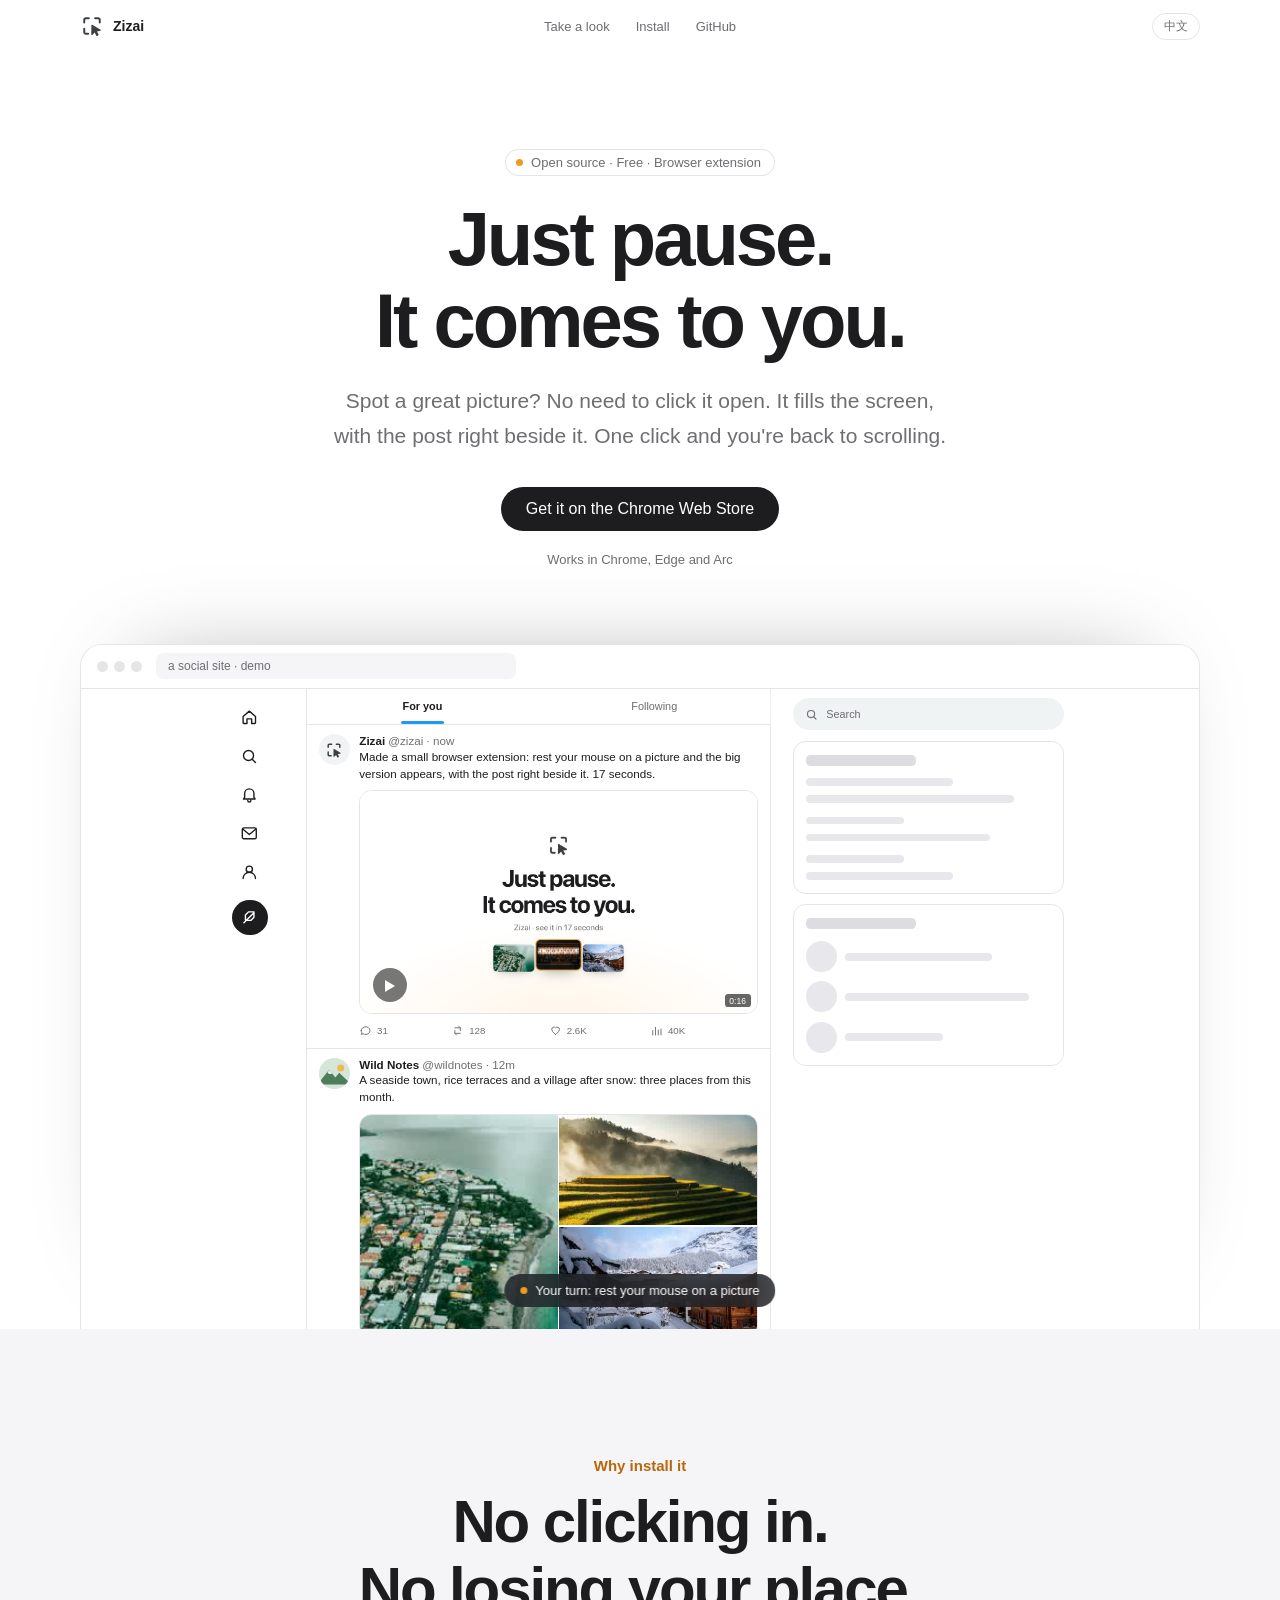
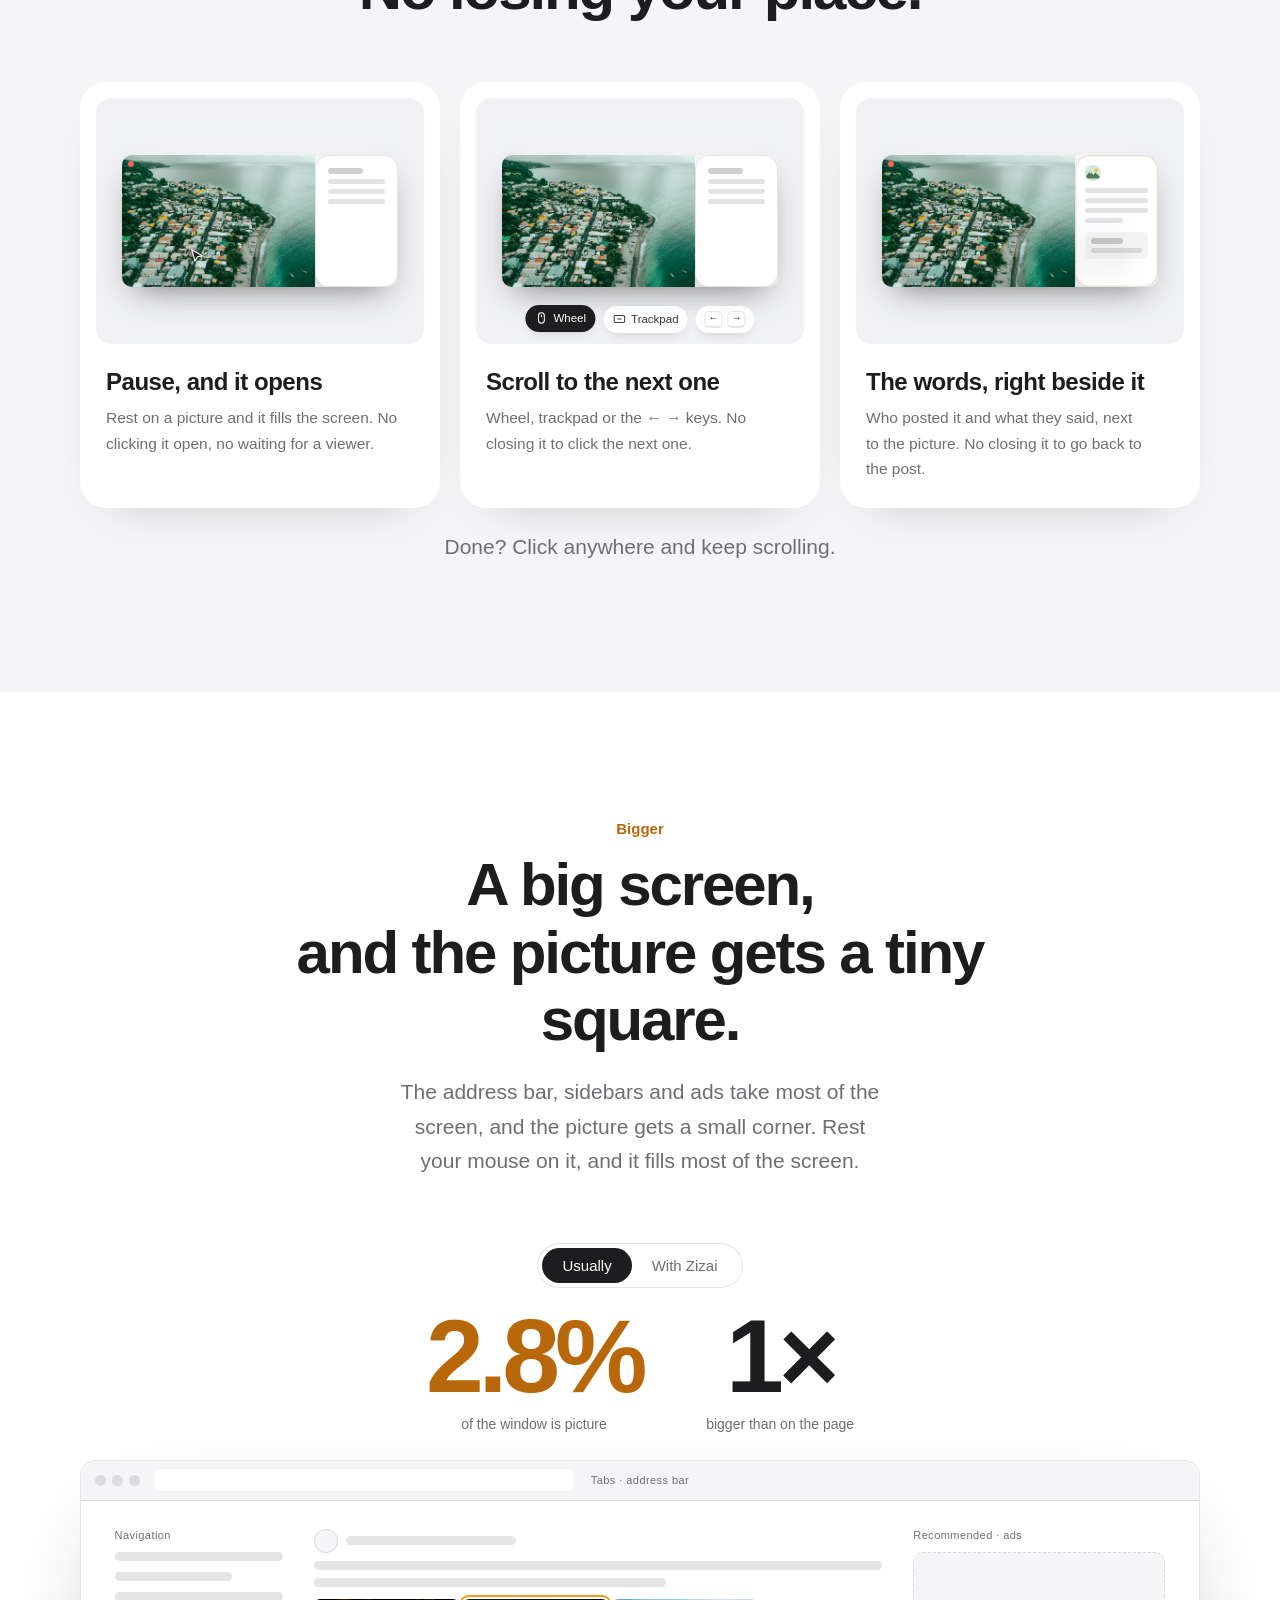
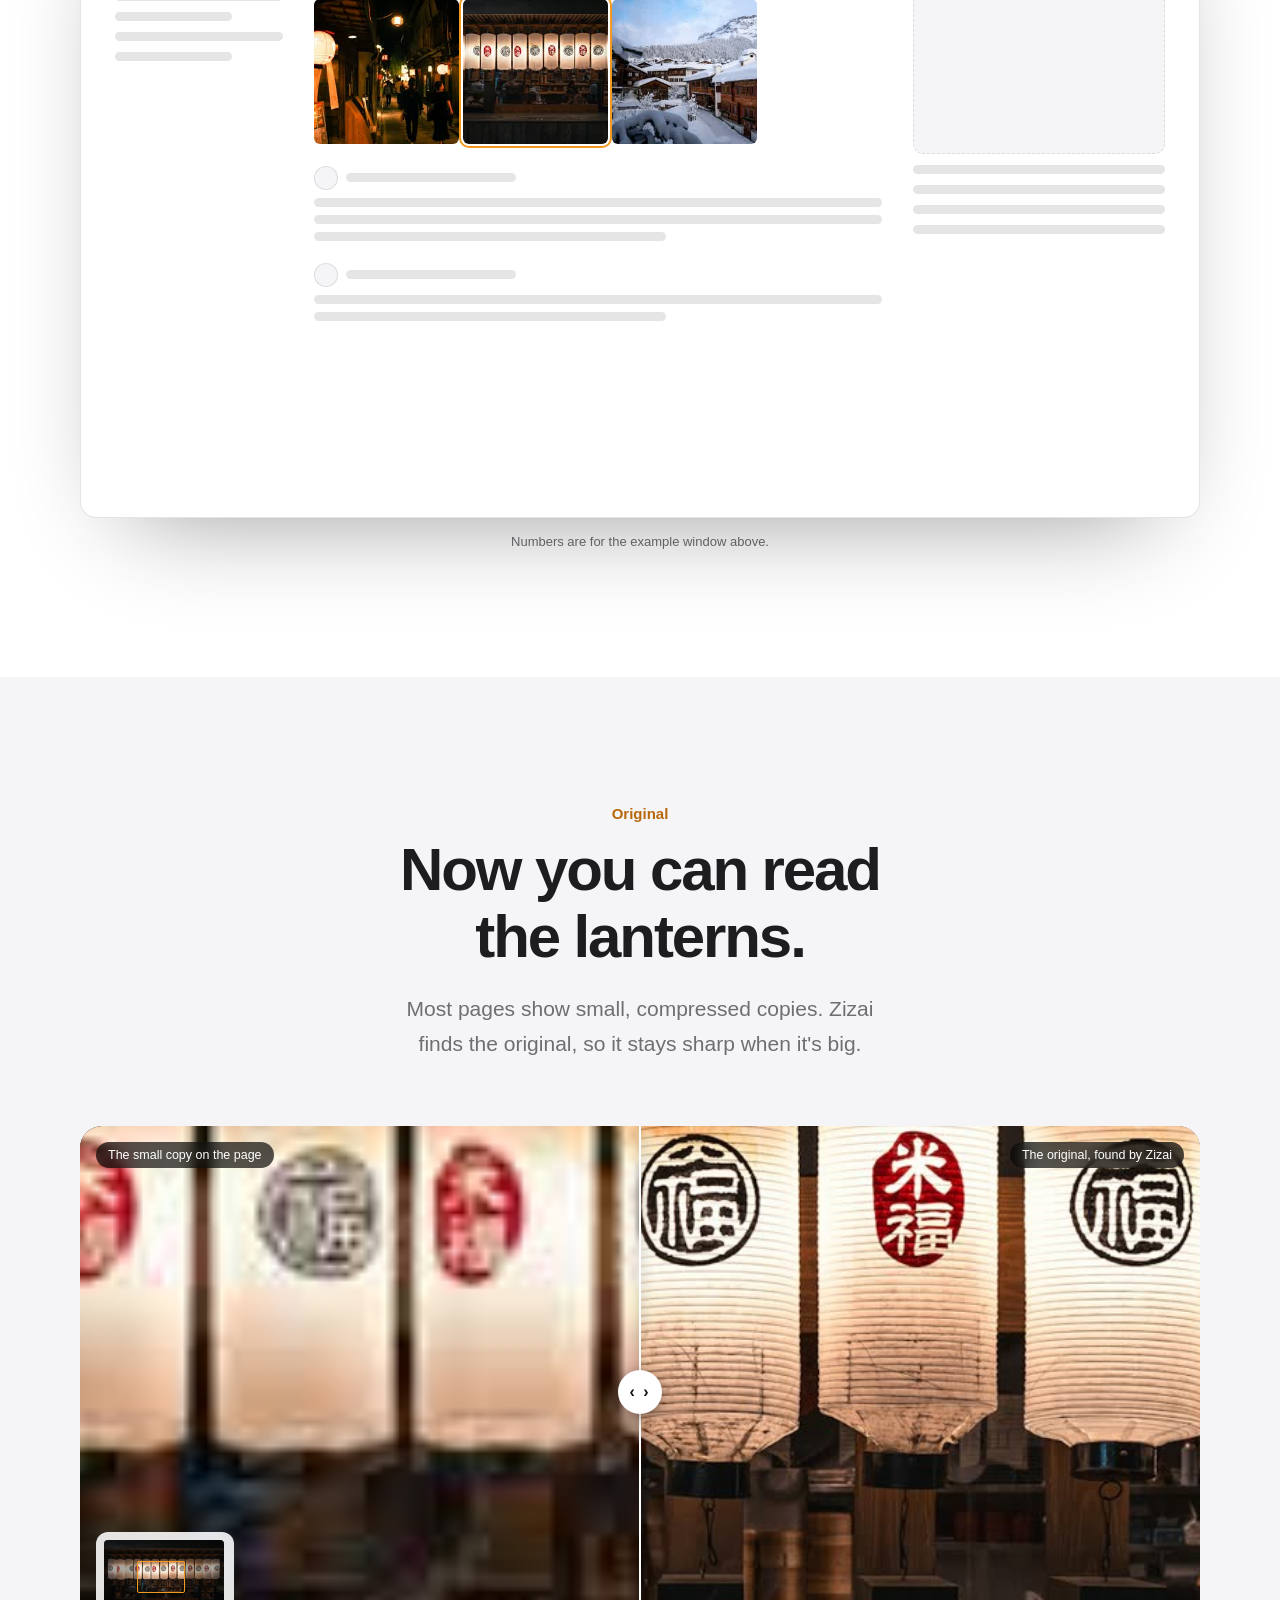
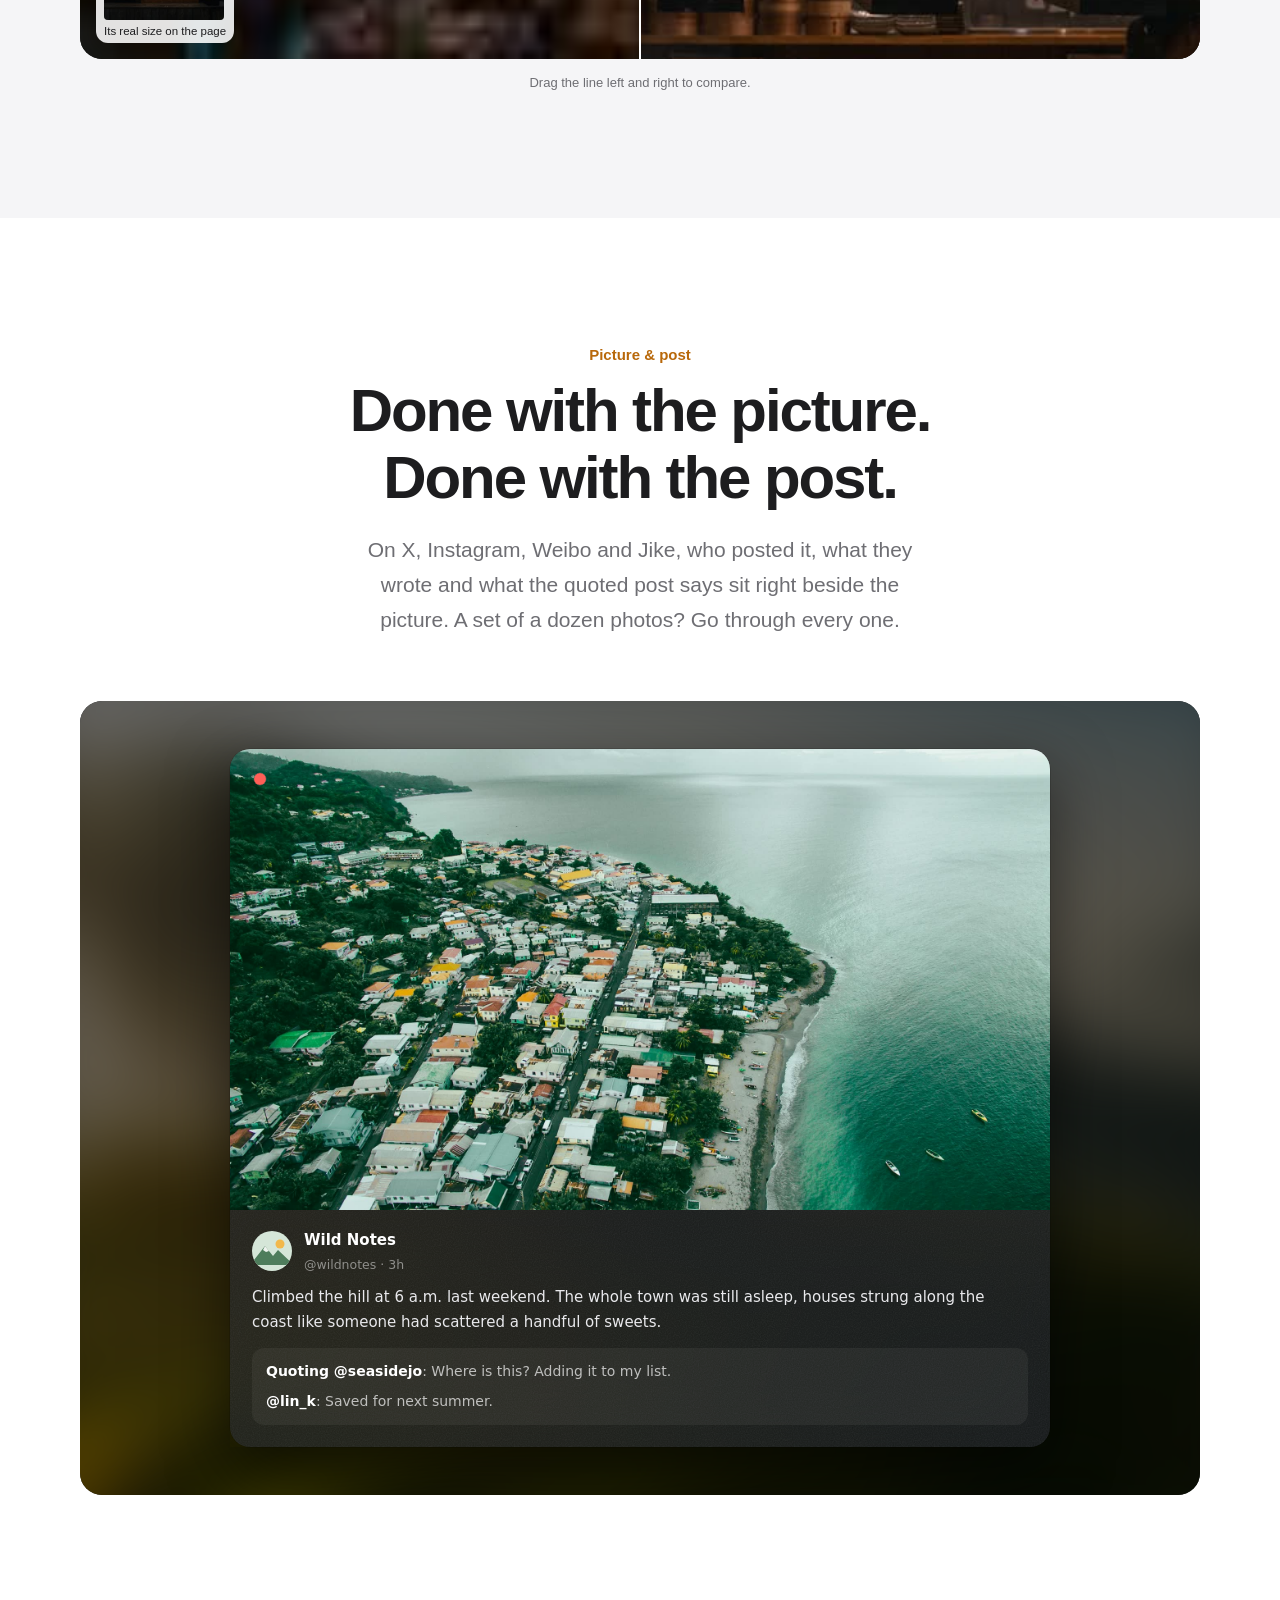
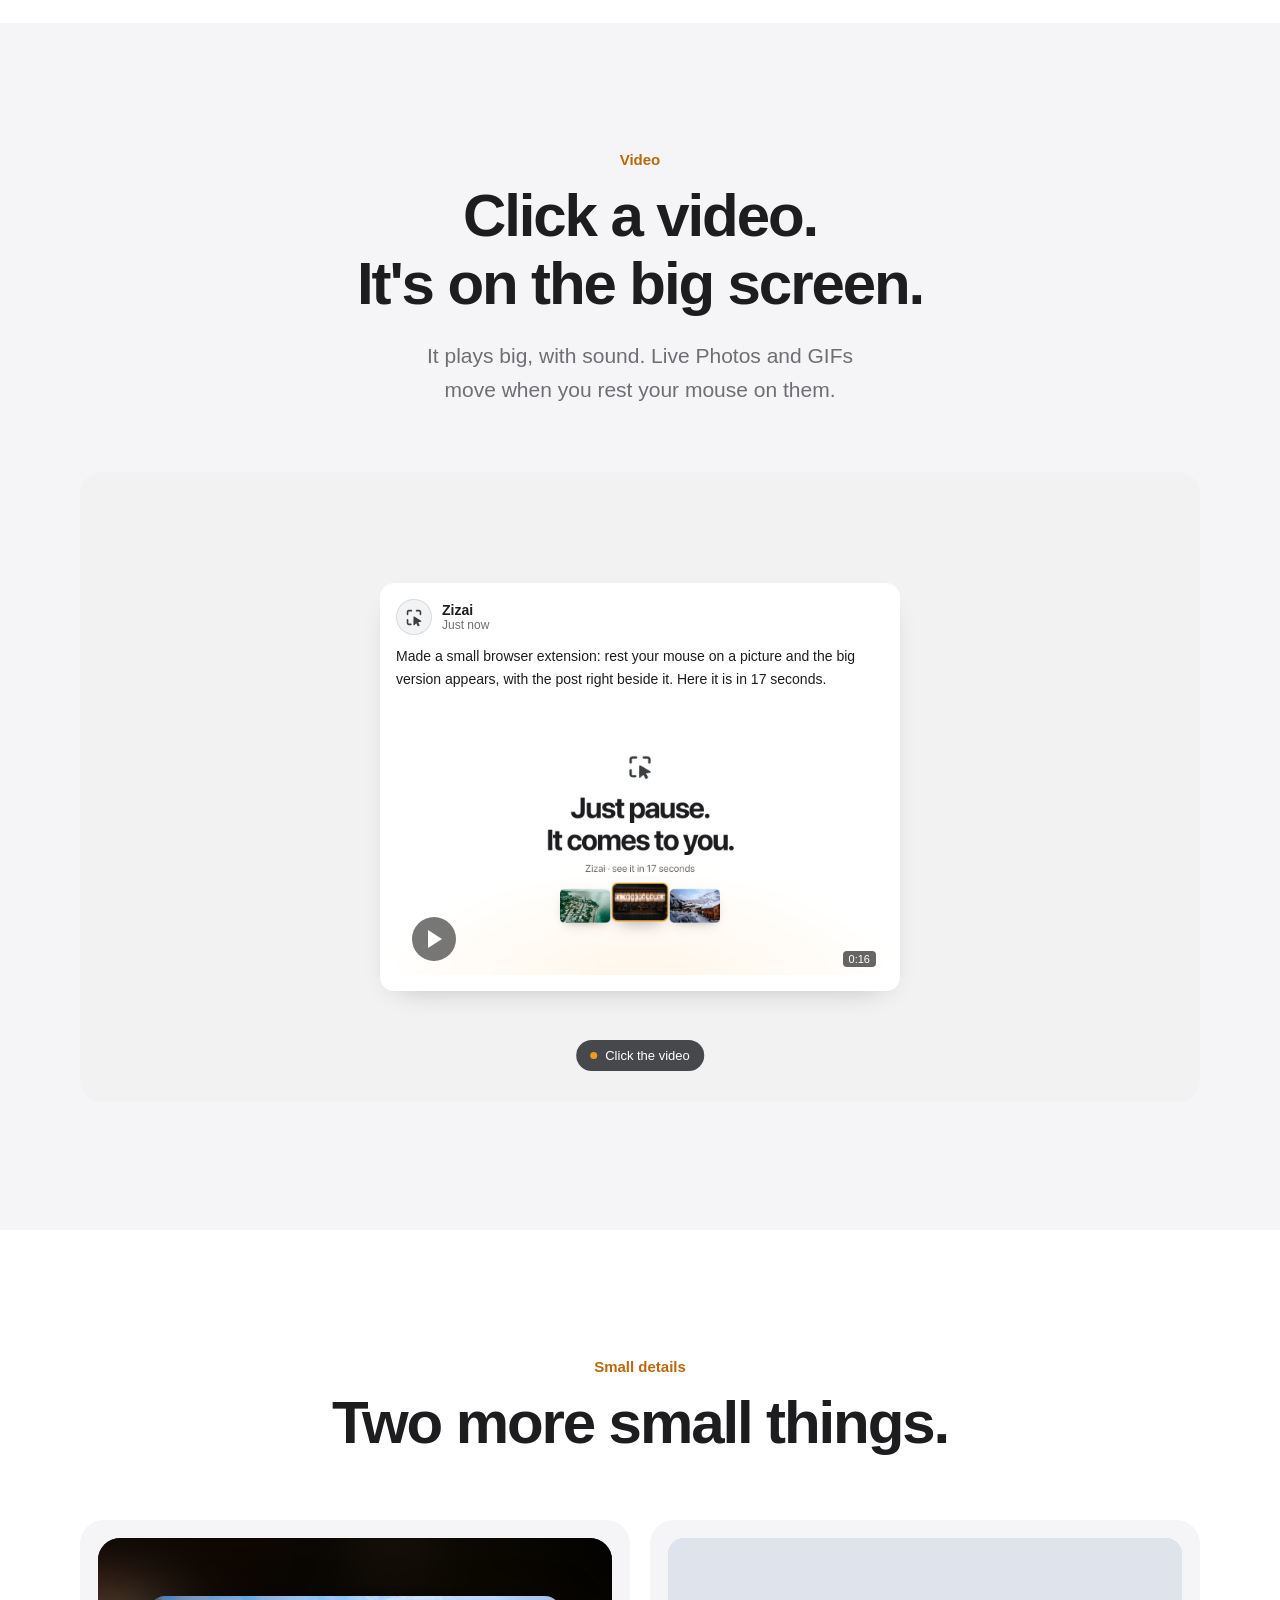
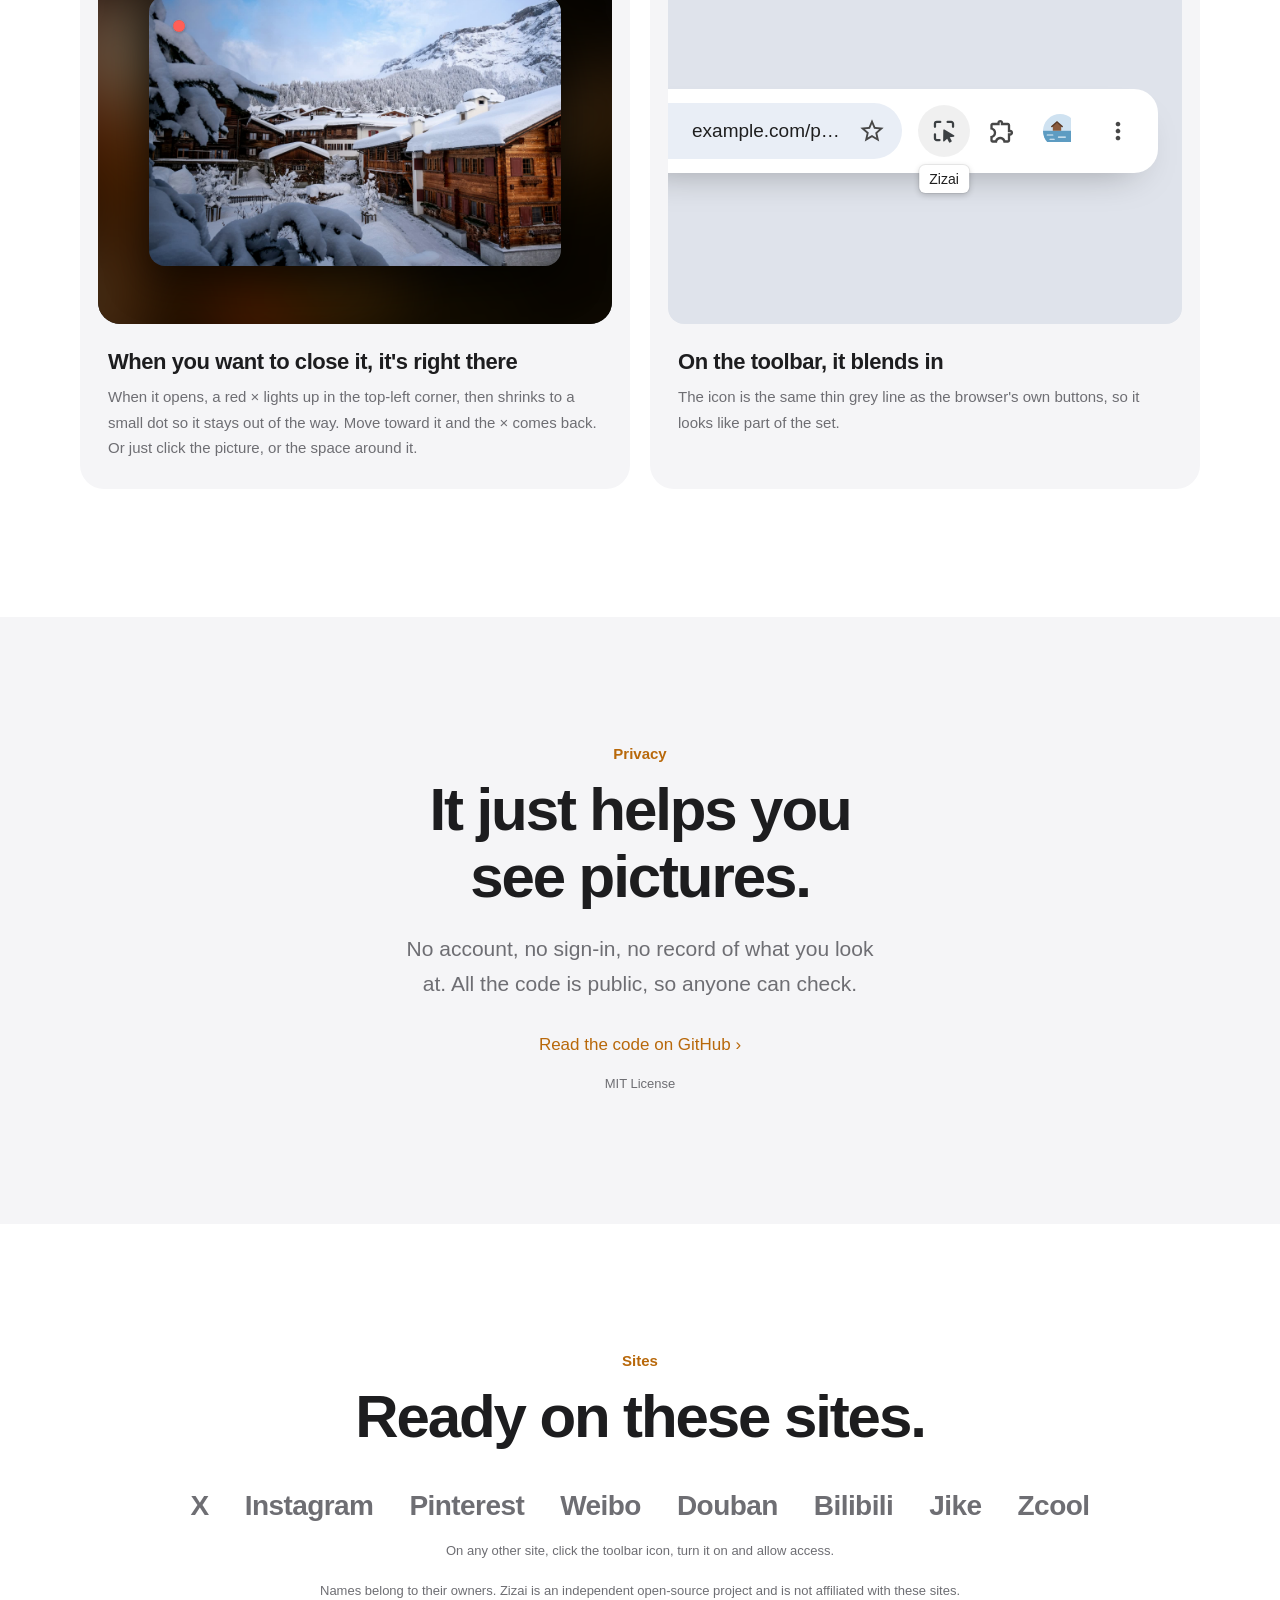
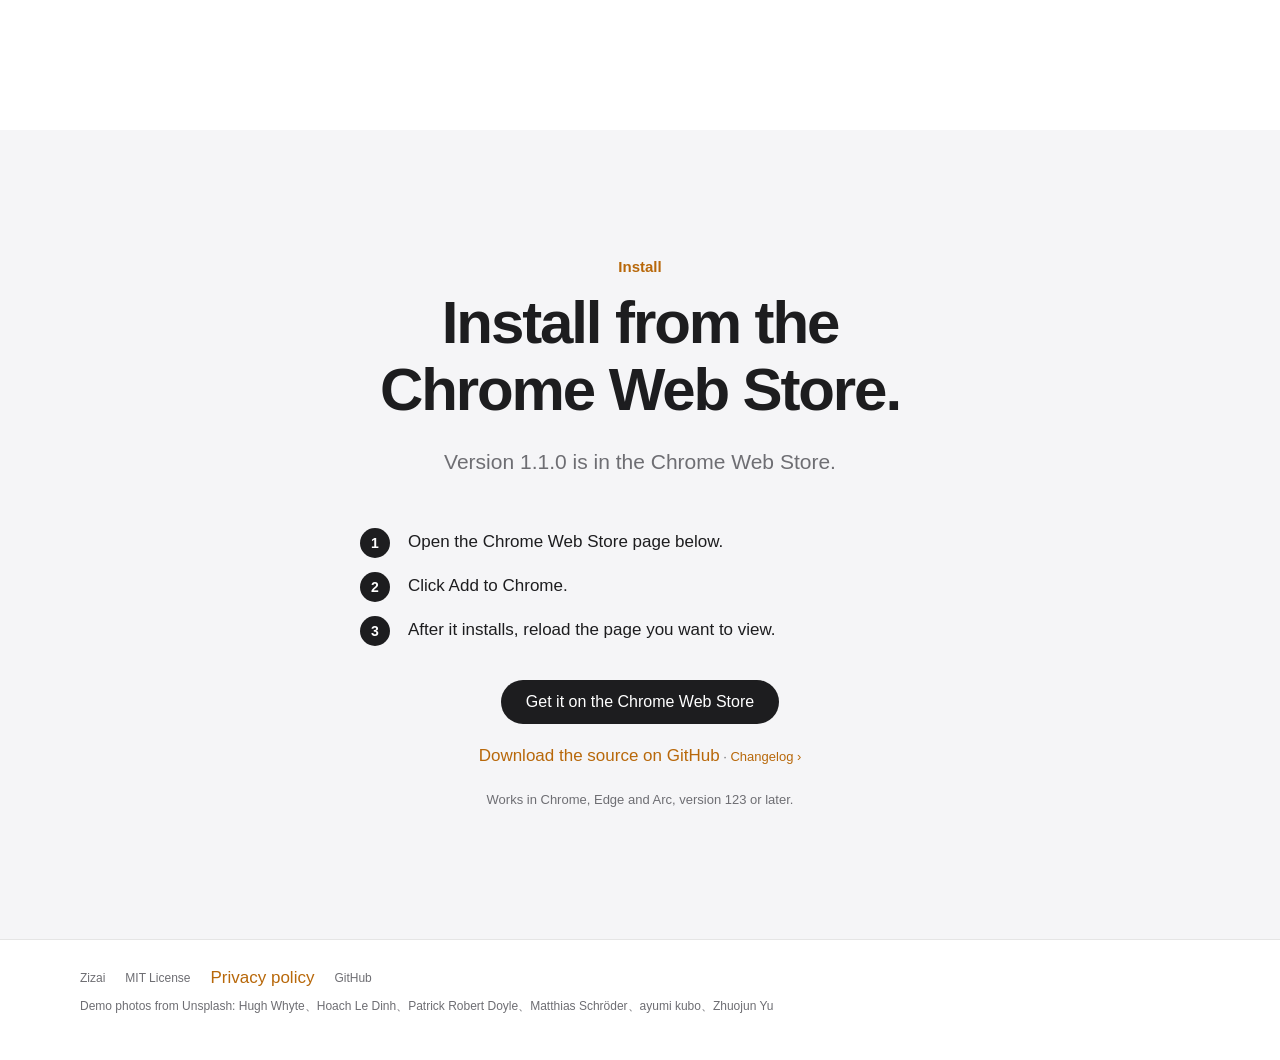
==== commit 0a4e42e7: "Point the website install buttons at the published Chrome Web Store listing. Use the live item for b" ====
--- a/docs/index.html
+++ b/docs/index.html
@@ -73,7 +73,7 @@
 .btn.primary { background: var(--primary); color: var(--primary-ink); border-color: transparent; }
 .link { color: var(--amber-ink); text-decoration: none; font-size: 17px; }
 .link:hover { text-decoration: underline; }
-/* Chrome Web Store: "not listed yet" until STORE_URL is a real listing. */
+/* Chrome Web Store listing. The primary install buttons use this style. */
 .store { display: inline-flex; align-items: center; gap: 8px; border-radius: 100px; padding: 11px 18px; font-size: 15px; border: 1px dashed var(--line); color: var(--muted); text-decoration: none; }
 .store svg { width: 18px; height: 18px; fill: none; stroke: currentColor; stroke-width: 1.8; stroke-linecap: round; stroke-linejoin: round; }
 a.store { border-style: solid; color: var(--ink); }
@@ -521,8 +521,7 @@
       <h1 data-i="h1">鼠标一停，精彩就来。</h1>
       <p class="body" data-i="lead">刷到好图，不用点开。大图直接铺开，作者和正文就在旁边。看完随手一点，接着刷。</p>
       <div class="cta">
-        <a class="btn primary" href="#install" data-i="ctaInstall">免费安装</a>
-        <span class="store-slot"></span>
+        <a class="btn primary store-main" href="https://chromewebstore.google.com/detail/zizai/gicgnhlpofjobdoloefejjeaicijcbie?hl=zh-CN" data-i="ctaInstall">在 Chrome 应用商店安装</a>
       </div>
       <p class="small" data-i="meta">Chrome、Edge、Arc 都能用</p>
 
@@ -767,18 +766,17 @@
   <section class="sec soft" id="install">
     <div class="wrap">
       <p class="eyebrow" data-i="eInst">安装</p>
-      <h2 data-i="iTitle">三步装好。</h2>
-      <p class="body" data-i="iNote">还没上架 Chrome 应用商店，审核通过之前这里不会放商店链接。现在可以先手动装。</p>
+      <h2 data-i="iTitle">从应用商店安装。</h2>
+      <p class="body" data-i="iNote">1.1.0 已在 Chrome 应用商店上架。</p>
       <ol class="steps">
-        <li><b>1</b><span data-i="i1">在 GitHub 下载仓库压缩包（没有 Release），解压。</span></li>
-        <li><b>2</b><span><span data-i="i2a">在地址栏输入</span> <code>chrome://extensions</code><span data-i="i2b">，回车。右上角有个⁠「开发者模式」，把它打开。</span></span></li>
-        <li><b>3</b><span data-i="i3">点⁠「加载已解压的扩展程序」，选解压后的 extension 文件夹（里面有 manifest.json）。装好后，刷新一下网页。</span></li>
+        <li><b>1</b><span data-i="i1">打开下面的 Chrome 应用商店页面。</span></li>
+        <li><b>2</b><span data-i="i2">点「添加至 Chrome」。</span></li>
+        <li><b>3</b><span data-i="i3">装好后，刷新要看图的网页。</span></li>
       </ol>
       <div class="cta">
-        <a class="btn primary repo-release" href="https://github.com/Jooosephlee/zizai/archive/refs/heads/main.zip" data-i="iGo">下载仓库压缩包</a>
-        <span class="store-slot"></span>
+        <a class="btn primary store-main" href="https://chromewebstore.google.com/detail/zizai/gicgnhlpofjobdoloefejjeaicijcbie?hl=zh-CN" data-i="iGo">在 Chrome 应用商店安装</a>
       </div>
-      <p class="small"><a class="link repo-log" href="https://github.com/Jooosephlee/zizai/blob/main/CHANGELOG.md" style="font-size:13px"><span data-i="iLog">更新记录</span> ›</a></p>
+      <p class="small"><a class="link repo-release" href="https://github.com/Jooosephlee/zizai/archive/refs/heads/main.zip"><span data-i="iSrc">从 GitHub 下载源码</span></a> · <a class="link repo-log" href="https://github.com/Jooosephlee/zizai/blob/main/CHANGELOG.md" style="font-size:13px"><span data-i="iLog">更新记录</span> ›</a></p>
       <p class="small" data-i="iSmall">Chrome、Edge、Arc 都能用，版本 123 以上。</p>
     </div>
   </section>
@@ -798,8 +796,9 @@
 (() => {
   // GitHub 仓库地址只在这里改一处。
   const REPO = "https://github.com/Jooosephlee/zizai";
-  // 审核通过并有了真实商品地址之后再填。留空时按钮只显示「尚未上架」，不是链接。
-  const STORE_URL = "";
+  // Chrome 应用商店商品 ID 固定。中文 hl=zh-CN，英文 hl=en。
+  const STORE_ITEM = "gicgnhlpofjobdoloefejjeaicijcbie";
+  const storeUrl = () => "https://chromewebstore.google.com/detail/zizai/" + STORE_ITEM + "?hl=" + (lang === "en" ? "en" : "zh-CN");
 
   for (const a of document.querySelectorAll("a.repo")) a.href = REPO;
   for (const a of document.querySelectorAll("a.repo-log")) a.href = REPO + "/blob/main/CHANGELOG.md";
@@ -828,7 +827,7 @@
     kicker: "Open source · Free · Browser extension",
     h1: "Just pause.\nIt comes to you.",
     lead: "Spot a great picture? No need to click it open. It fills the screen, with the post right beside it. One click and you're back to scrolling.",
-    ctaInstall: "Install free", meta: "Works in Chrome, Edge and Arc",
+    ctaInstall: "Get it on the Chrome Web Store", meta: "Works in Chrome, Edge and Arc",
     demoLabel: "Interactive demo", howHover: "Example page",
     tipHover: "Your turn: rest your mouse on a picture",
     fullLabel: "Full view", closeLabel: "Close",
@@ -869,12 +868,12 @@
     prLink: "Read the code on GitHub", prSmall: "MIT License",
     sTitle: "Ready on these sites.", sMore: "On any other site, click the toolbar icon, turn it on and allow access.",
     sNote: "Names belong to their owners. Zizai is an independent open-source project and is not affiliated with these sites.",
-    iTitle: "Install in three steps.", iNote: "Not in the Chrome Web Store yet, so there is no store link until a review is approved. For now, install it by hand.",
-    i1: "Download the repository zip from GitHub (there is no Release) and unzip it.", i2a: "Type", i2b: " in the address bar and press Enter. Turn on Developer mode in the top-right corner.",
-    i3: "Click Load unpacked and choose the extension folder inside (the one with manifest.json). Then reload your page.",
-    iGo: "Download the repository zip", iLog: "Changelog", iSmall: "Works in Chrome, Edge and Arc, version 123 or later.",
+    iTitle: "Install from the Chrome Web Store.", iNote: "Version 1.1.0 is in the Chrome Web Store.",
+    i1: "Open the Chrome Web Store page below.",
+    i2: "Click Add to Chrome.",
+    i3: "After it installs, reload the page you want to view.",
+    iGo: "Get it on the Chrome Web Store", iSrc: "Download the source on GitHub", iLog: "Changelog", iSmall: "Works in Chrome, Edge and Arc, version 123 or later.",
     fLicense: "MIT License", fPrivacy: "Privacy policy", fPhotos: "Demo photos from Unsplash: ",
-    storeSoon: "Chrome Web Store · not listed yet", storeGo: "Get it on the Chrome Web Store",
     // Shared with the demo posts
     aName: "Wild Notes", bName: "Lakeside", bTime: "1h", bBody: "The lake is this shade of green in the morning, and the cabin stands right on the water.",
     cName: "Kyoto by Night"
@@ -902,7 +901,7 @@
     [{ n: "kyoto", r: 2000 / 1334 }, { n: "lanterns", r: 2000 / 1336 }]
   ];
 
-  const zh = { replay: "重播", playDemo: "播放演示", vSound: "声音已打开", vMuted: "点一下开声音", storeSoon: "Chrome 应用商店 · 尚未上架", storeGo: "在 Chrome 应用商店安装" };
+  const zh = { replay: "重播", playDemo: "播放演示", vSound: "声音已打开", vMuted: "点一下开声音" };
   for (const node of document.querySelectorAll("[data-i]")) zh[node.dataset.i] ??= node.textContent;
   for (const node of document.querySelectorAll("[data-i-aria]")) zh[node.dataset.iAria] ??= node.getAttribute("aria-label");
   let lang = "zh";
@@ -1516,14 +1515,9 @@
     $("creopen").hidden = false;
   }, { threshold: .6, delay: 200, replay: false });
 
-  // ---- Store button: not a link until a real listing URL exists ----
   function renderStore() {
-    const bag = '<svg viewBox="0 0 24 24"><path d="M5 8h14l-1 12H6zM9 8V6a3 3 0 0 1 6 0v2"/></svg>';
-    for (const slot of document.querySelectorAll(".store-slot")) {
-      slot.innerHTML = STORE_URL
-        ? `<a class="store" href="${STORE_URL}">${bag}<span>${t("storeGo")}</span></a>`
-        : `<span class="store" aria-disabled="true">${bag}<span>${t("storeSoon")}</span></span>`;
-    }
+    const url = storeUrl();
+    for (const link of document.querySelectorAll("a.store-main")) link.href = url;
   }
 
   // Wrap a full-width mark that ends a headline's line so it can hang.
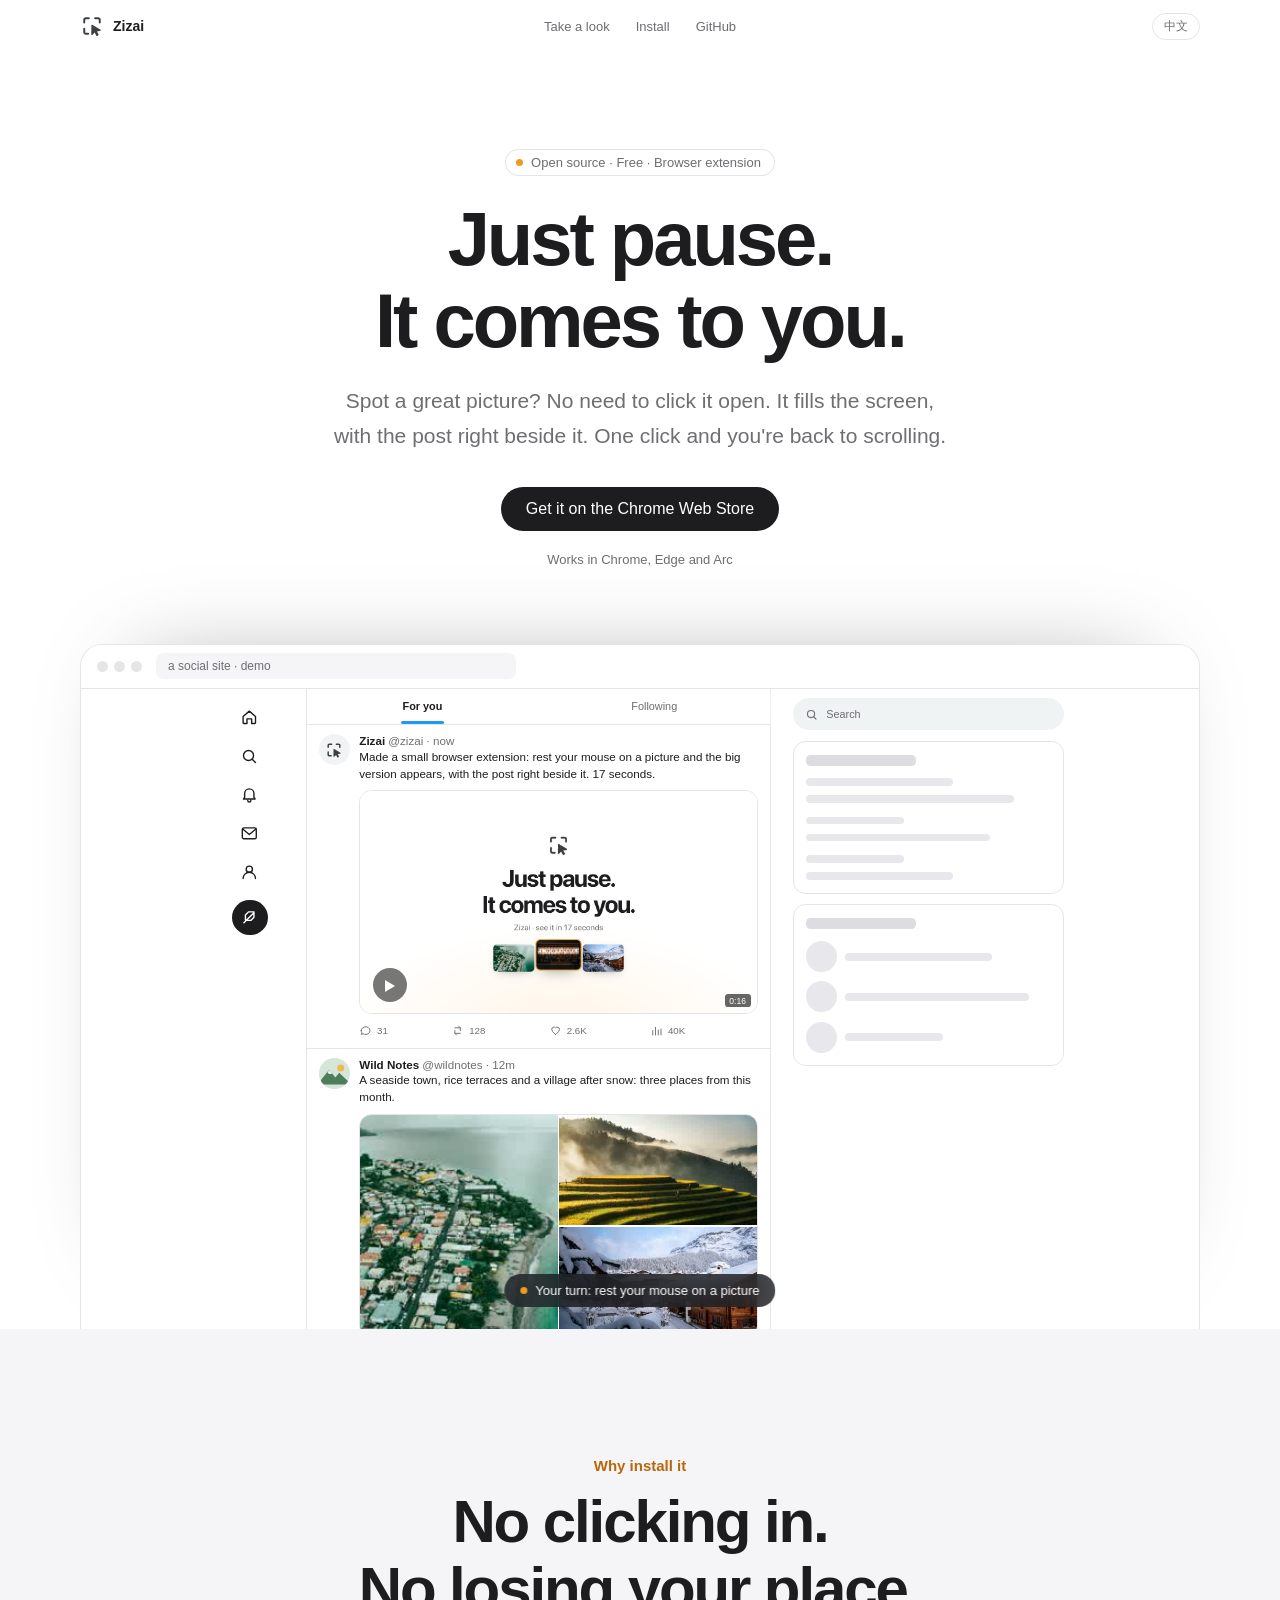
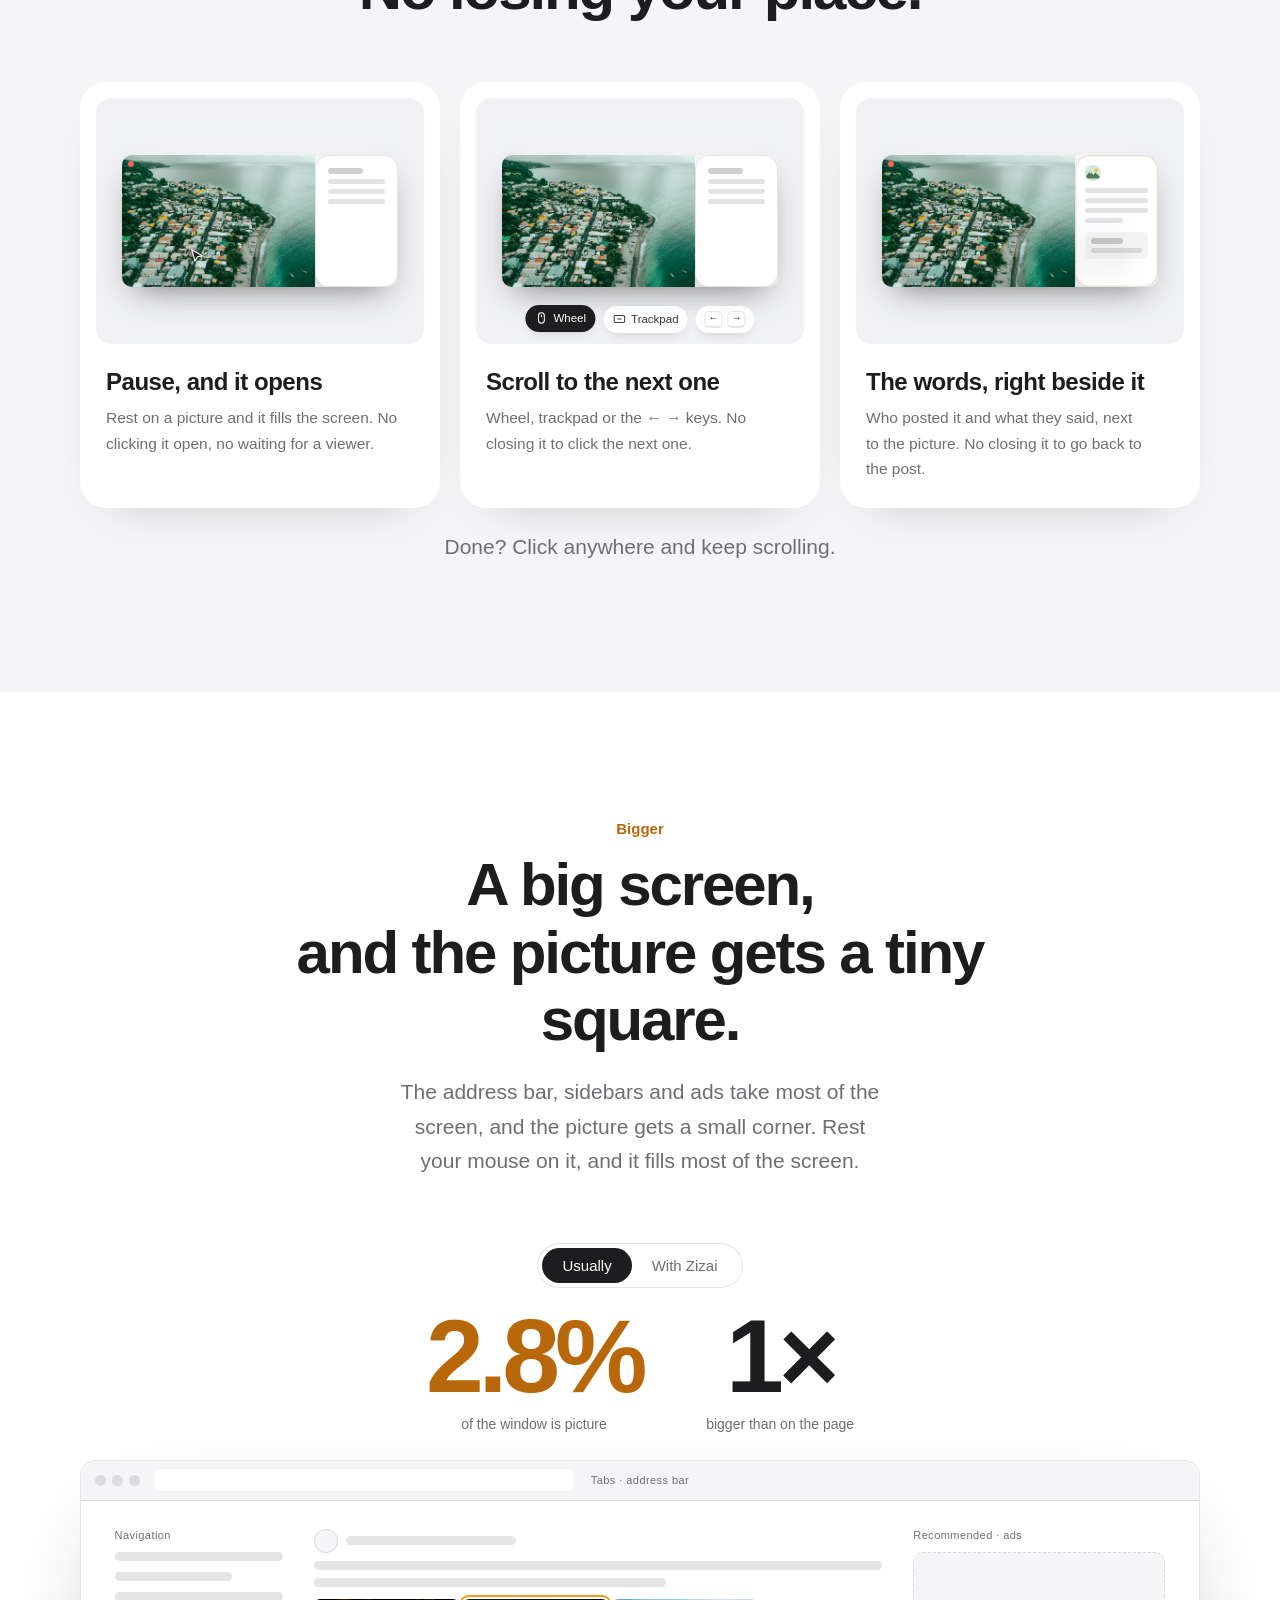
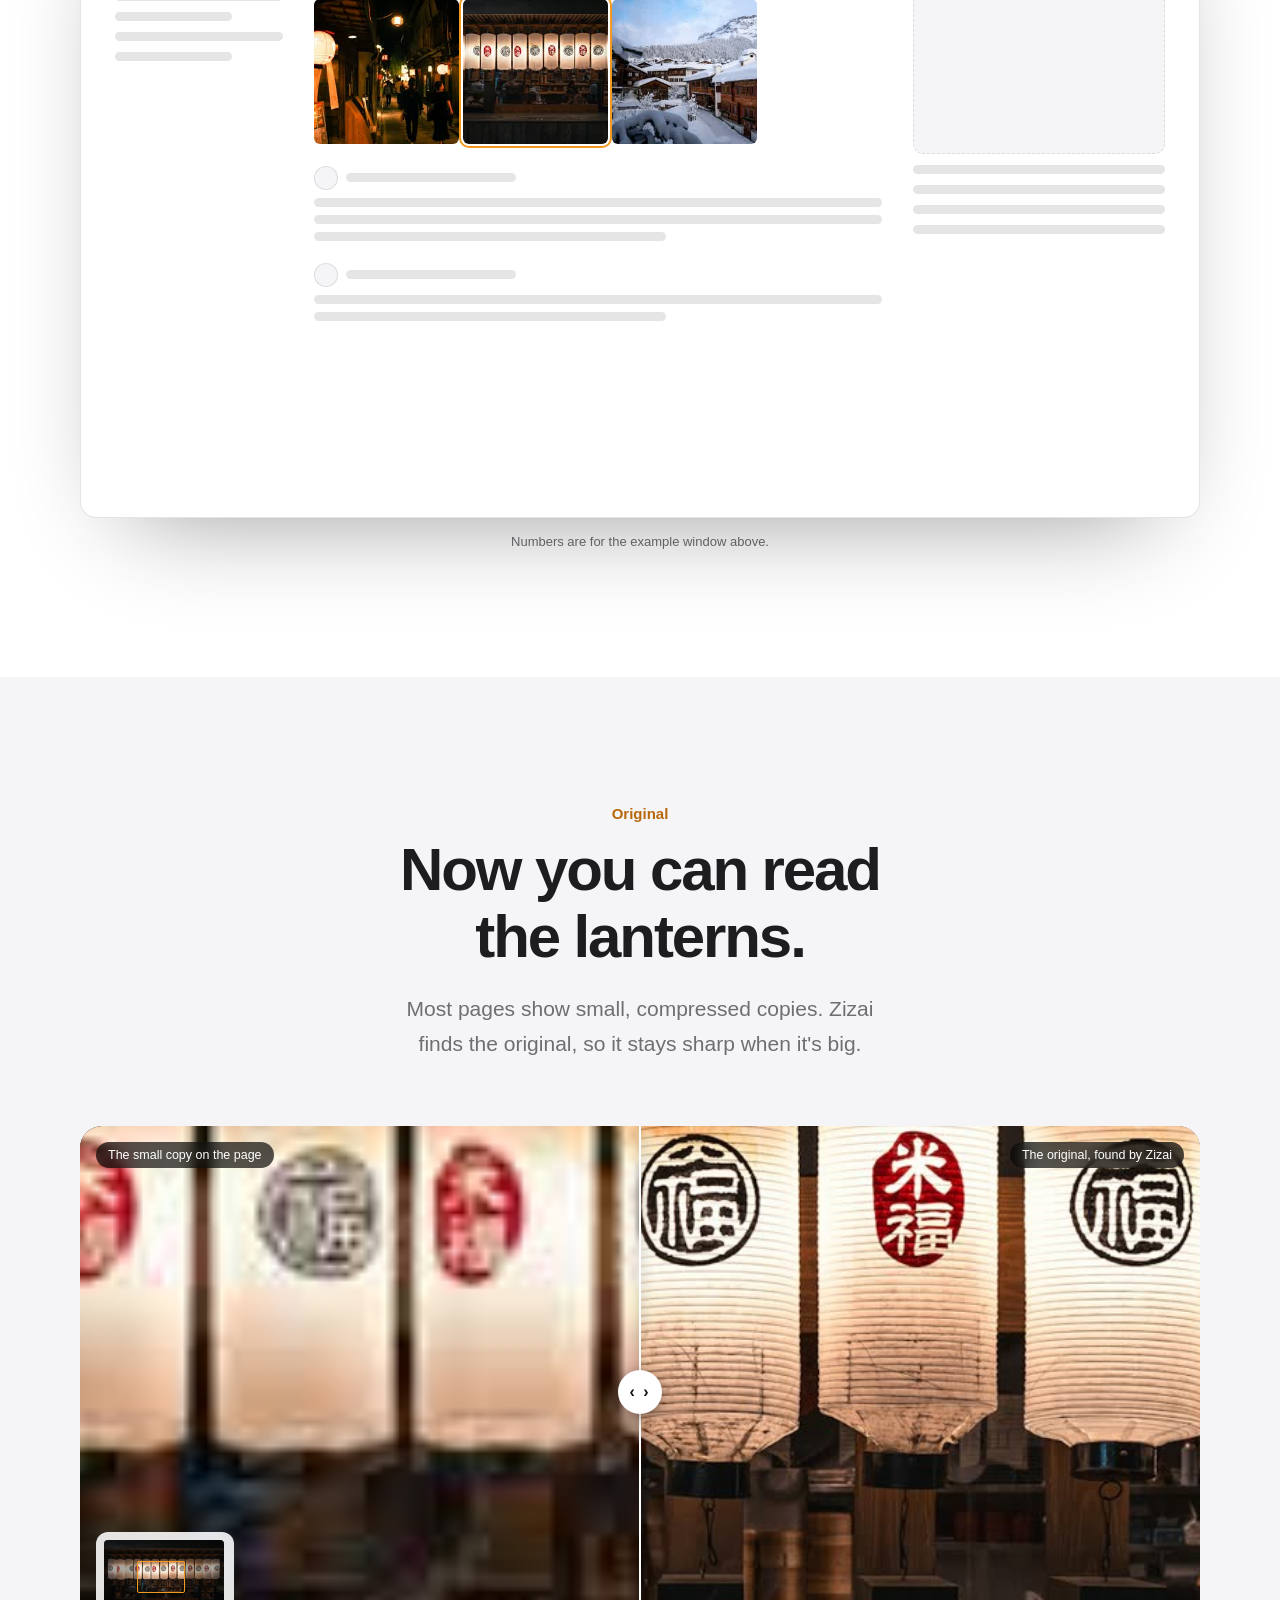
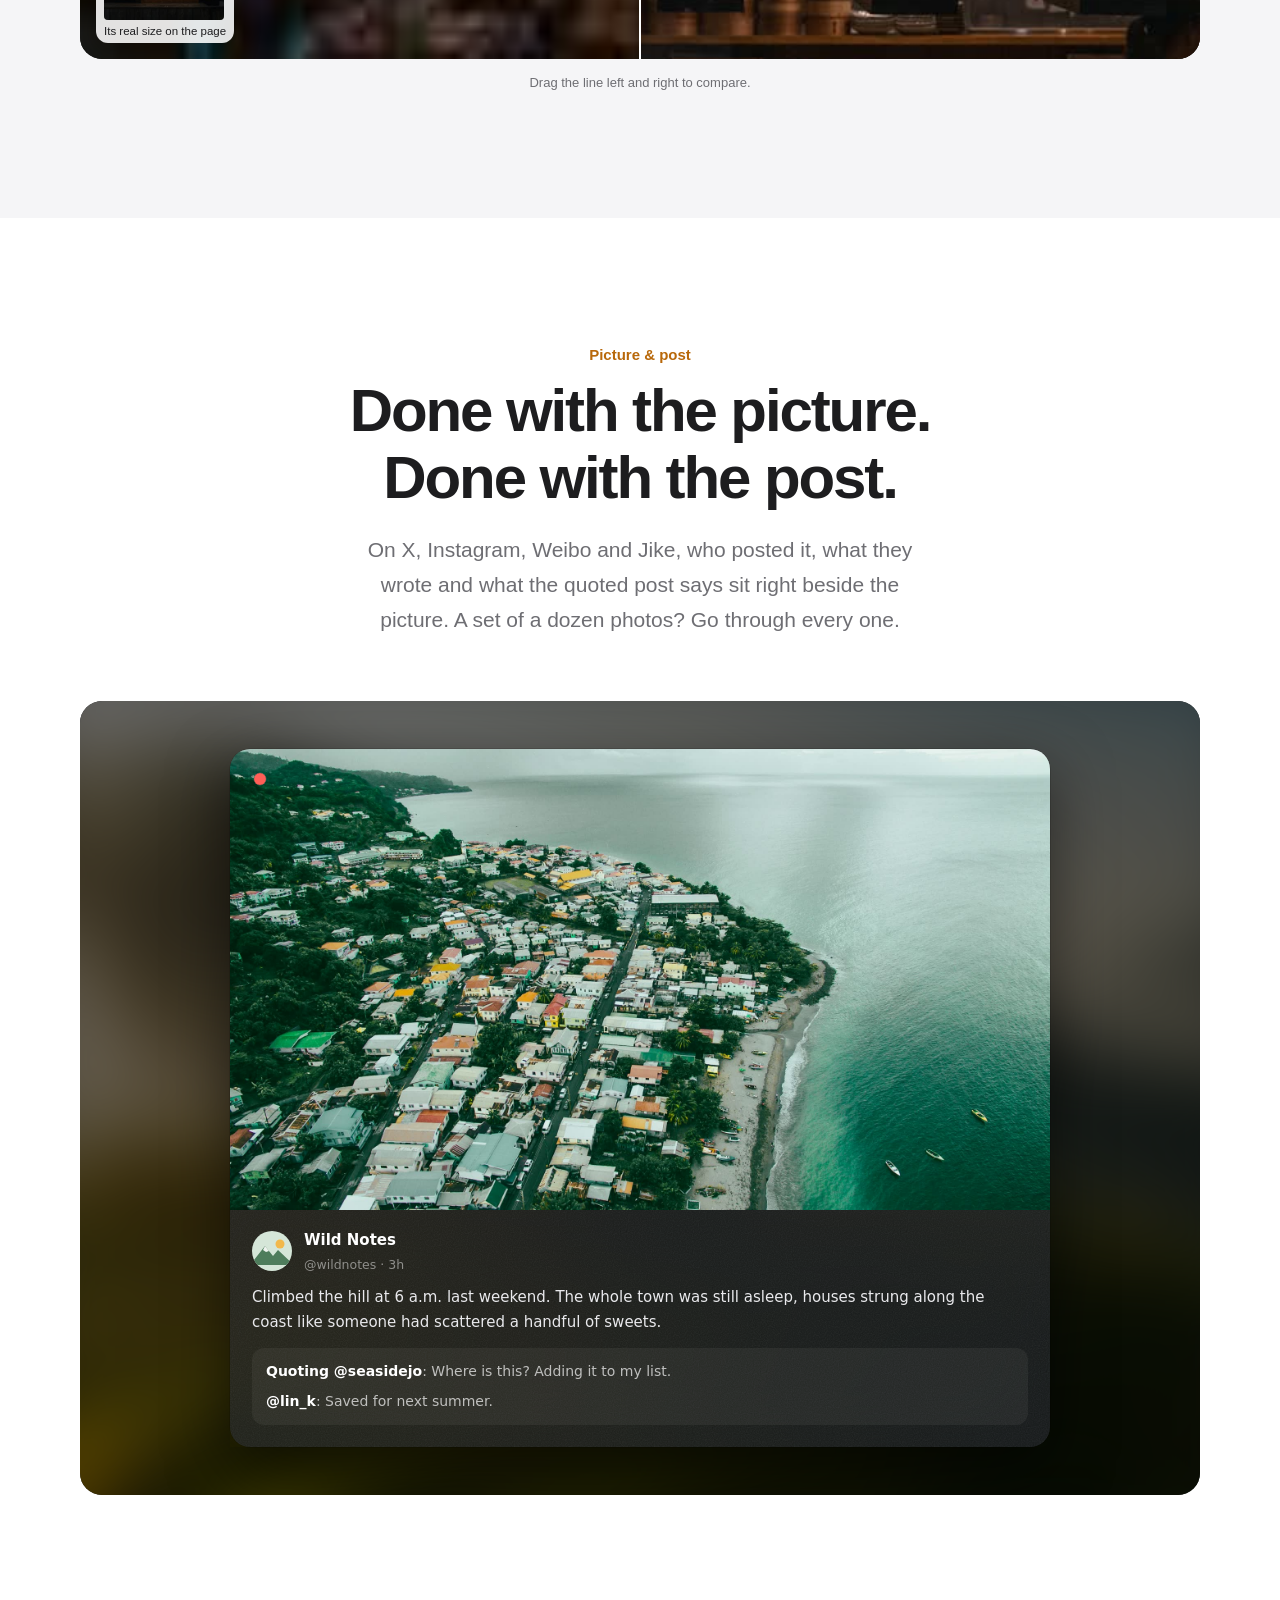
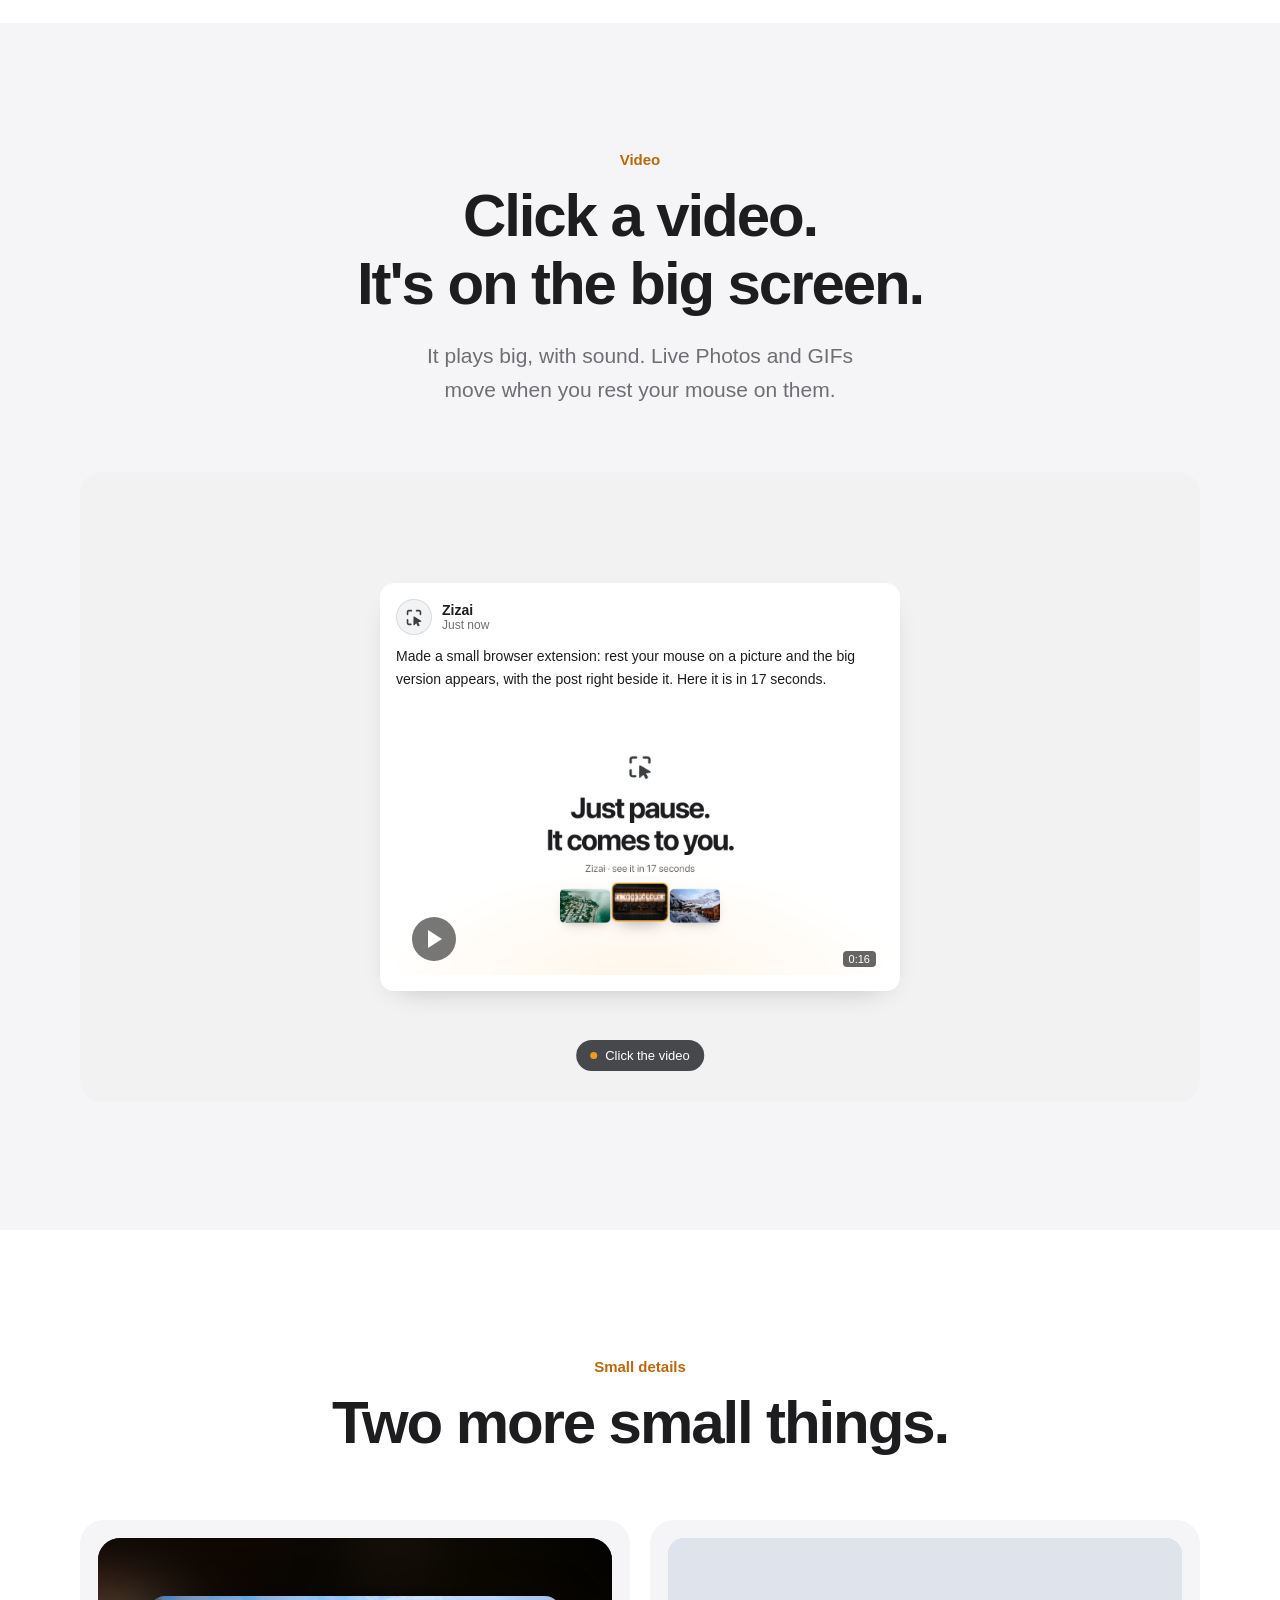
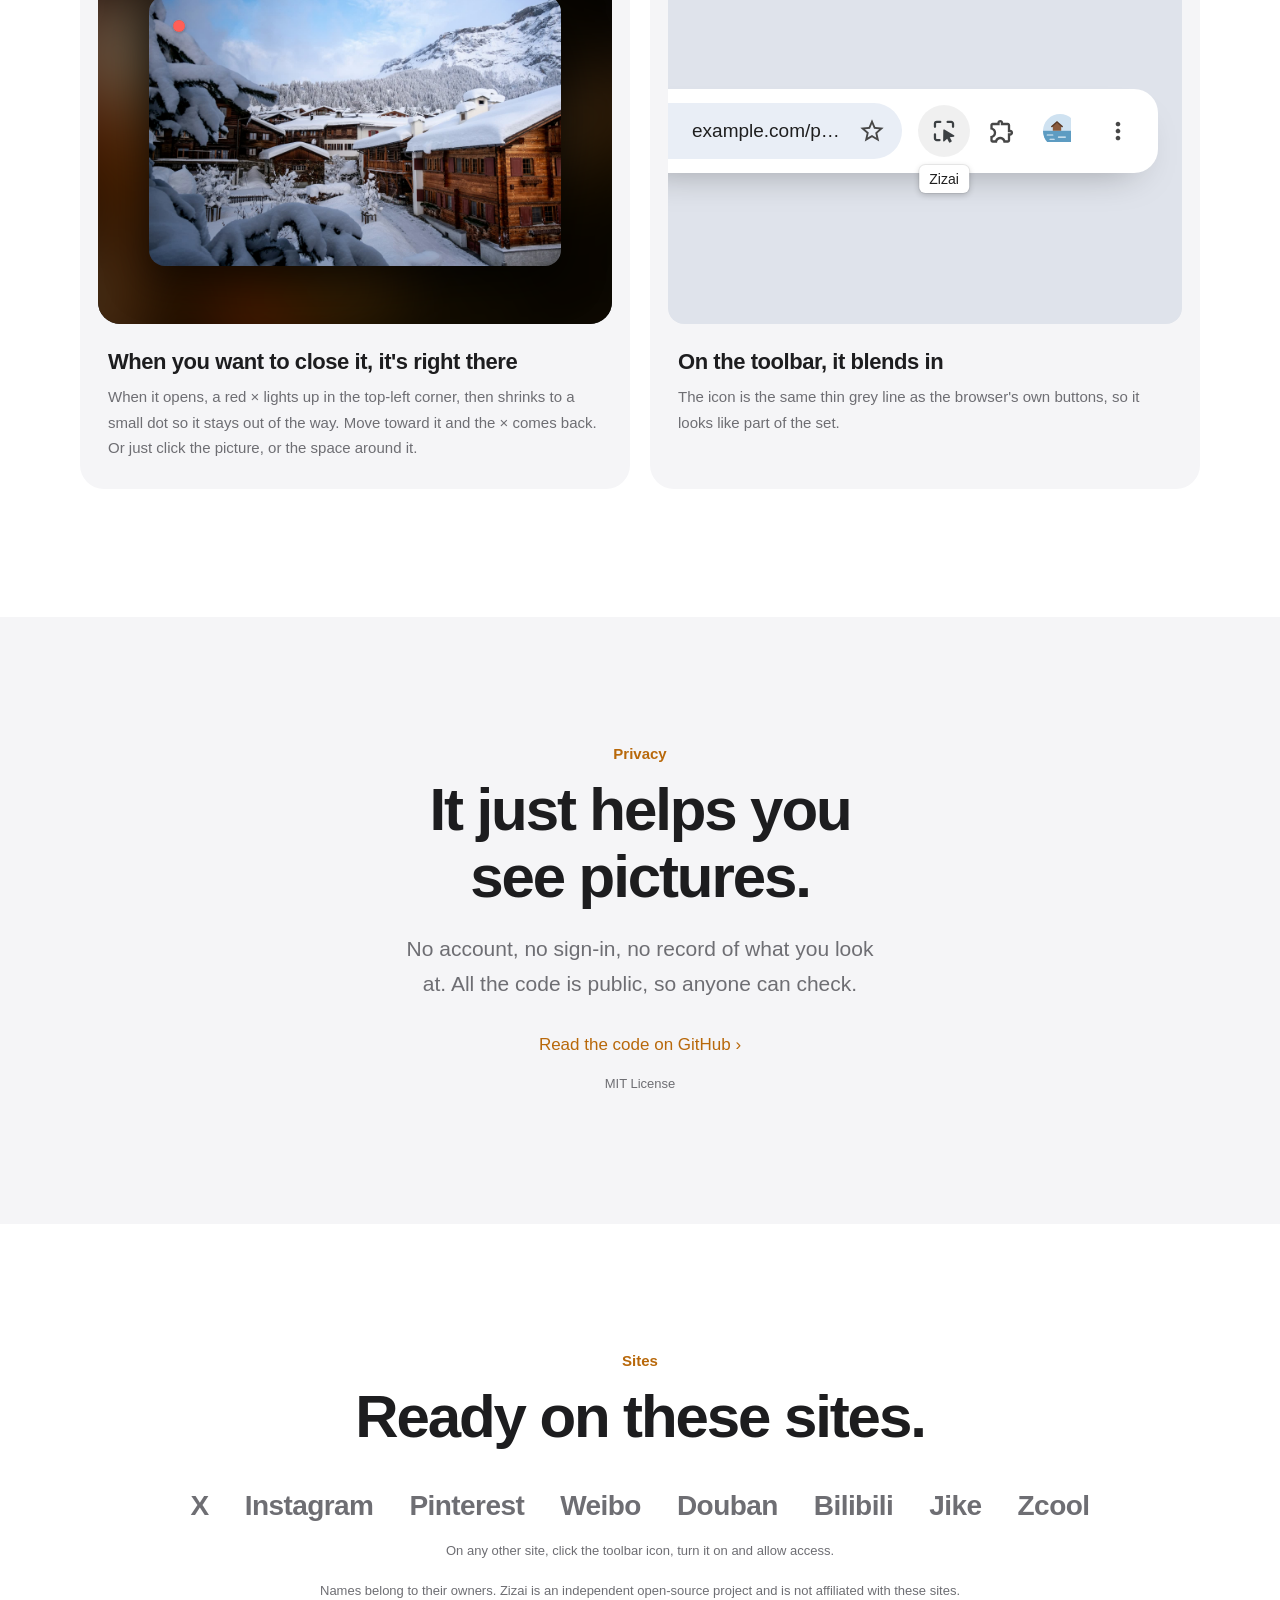
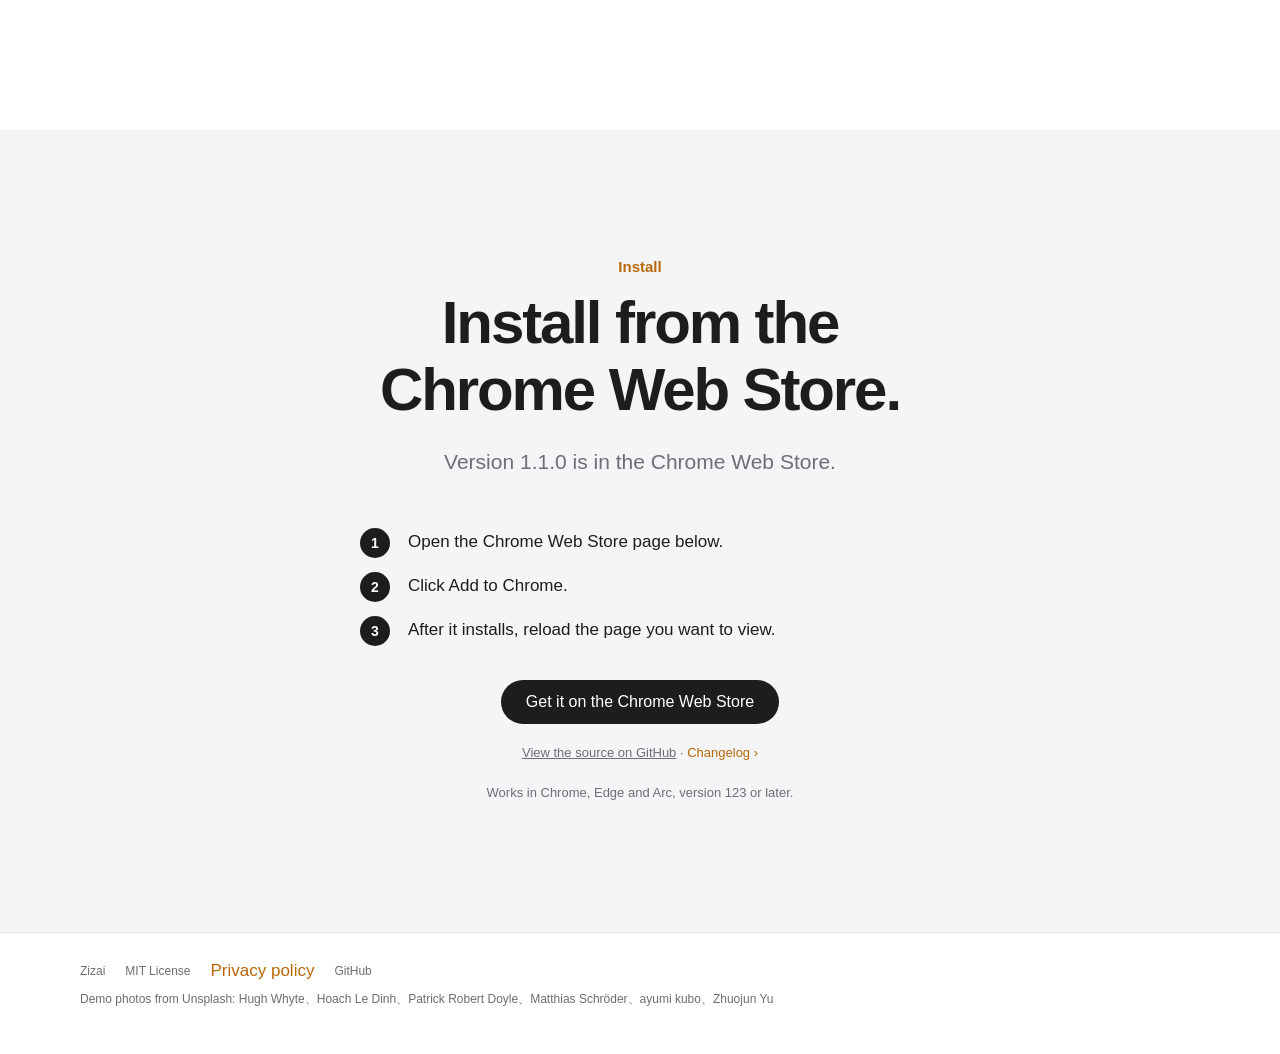
==== commit b0179f7b: "Remove the internal store worksheet from the public tree. Keep the extension, privacy policy, and st" ====
--- a/docs/index.html
+++ b/docs/index.html
@@ -776,7 +776,7 @@
       <div class="cta">
         <a class="btn primary store-main" href="https://chromewebstore.google.com/detail/zizai/gicgnhlpofjobdoloefejjeaicijcbie?hl=zh-CN" data-i="iGo">在 Chrome 应用商店安装</a>
       </div>
-      <p class="small"><a class="link repo-release" href="https://github.com/Jooosephlee/zizai/archive/refs/heads/main.zip"><span data-i="iSrc">从 GitHub 下载源码</span></a> · <a class="link repo-log" href="https://github.com/Jooosephlee/zizai/blob/main/CHANGELOG.md" style="font-size:13px"><span data-i="iLog">更新记录</span> ›</a></p>
+      <p class="small"><a class="repo" href="https://github.com/Jooosephlee/zizai"><span data-i="iSrc">在 GitHub 上看源码</span></a> · <a class="link repo-log" href="https://github.com/Jooosephlee/zizai/blob/main/CHANGELOG.md" style="font-size:13px"><span data-i="iLog">更新记录</span> ›</a></p>
       <p class="small" data-i="iSmall">Chrome、Edge、Arc 都能用，版本 123 以上。</p>
     </div>
   </section>
@@ -802,7 +802,6 @@
 
   for (const a of document.querySelectorAll("a.repo")) a.href = REPO;
   for (const a of document.querySelectorAll("a.repo-log")) a.href = REPO + "/blob/main/CHANGELOG.md";
-  for (const a of document.querySelectorAll("a.repo-release")) a.href = REPO + "/archive/refs/heads/main.zip";
 
   const compare = document.getElementById("compare");
   compare.querySelector("input").addEventListener("input", event => compare.style.setProperty("--cut", event.target.value + "%"));
@@ -872,7 +871,7 @@
     i1: "Open the Chrome Web Store page below.",
     i2: "Click Add to Chrome.",
     i3: "After it installs, reload the page you want to view.",
-    iGo: "Get it on the Chrome Web Store", iSrc: "Download the source on GitHub", iLog: "Changelog", iSmall: "Works in Chrome, Edge and Arc, version 123 or later.",
+    iGo: "Get it on the Chrome Web Store", iSrc: "View the source on GitHub", iLog: "Changelog", iSmall: "Works in Chrome, Edge and Arc, version 123 or later.",
     fLicense: "MIT License", fPrivacy: "Privacy policy", fPhotos: "Demo photos from Unsplash: ",
     // Shared with the demo posts
     aName: "Wild Notes", bName: "Lakeside", bTime: "1h", bBody: "The lake is this shade of green in the morning, and the cabin stands right on the water.",
